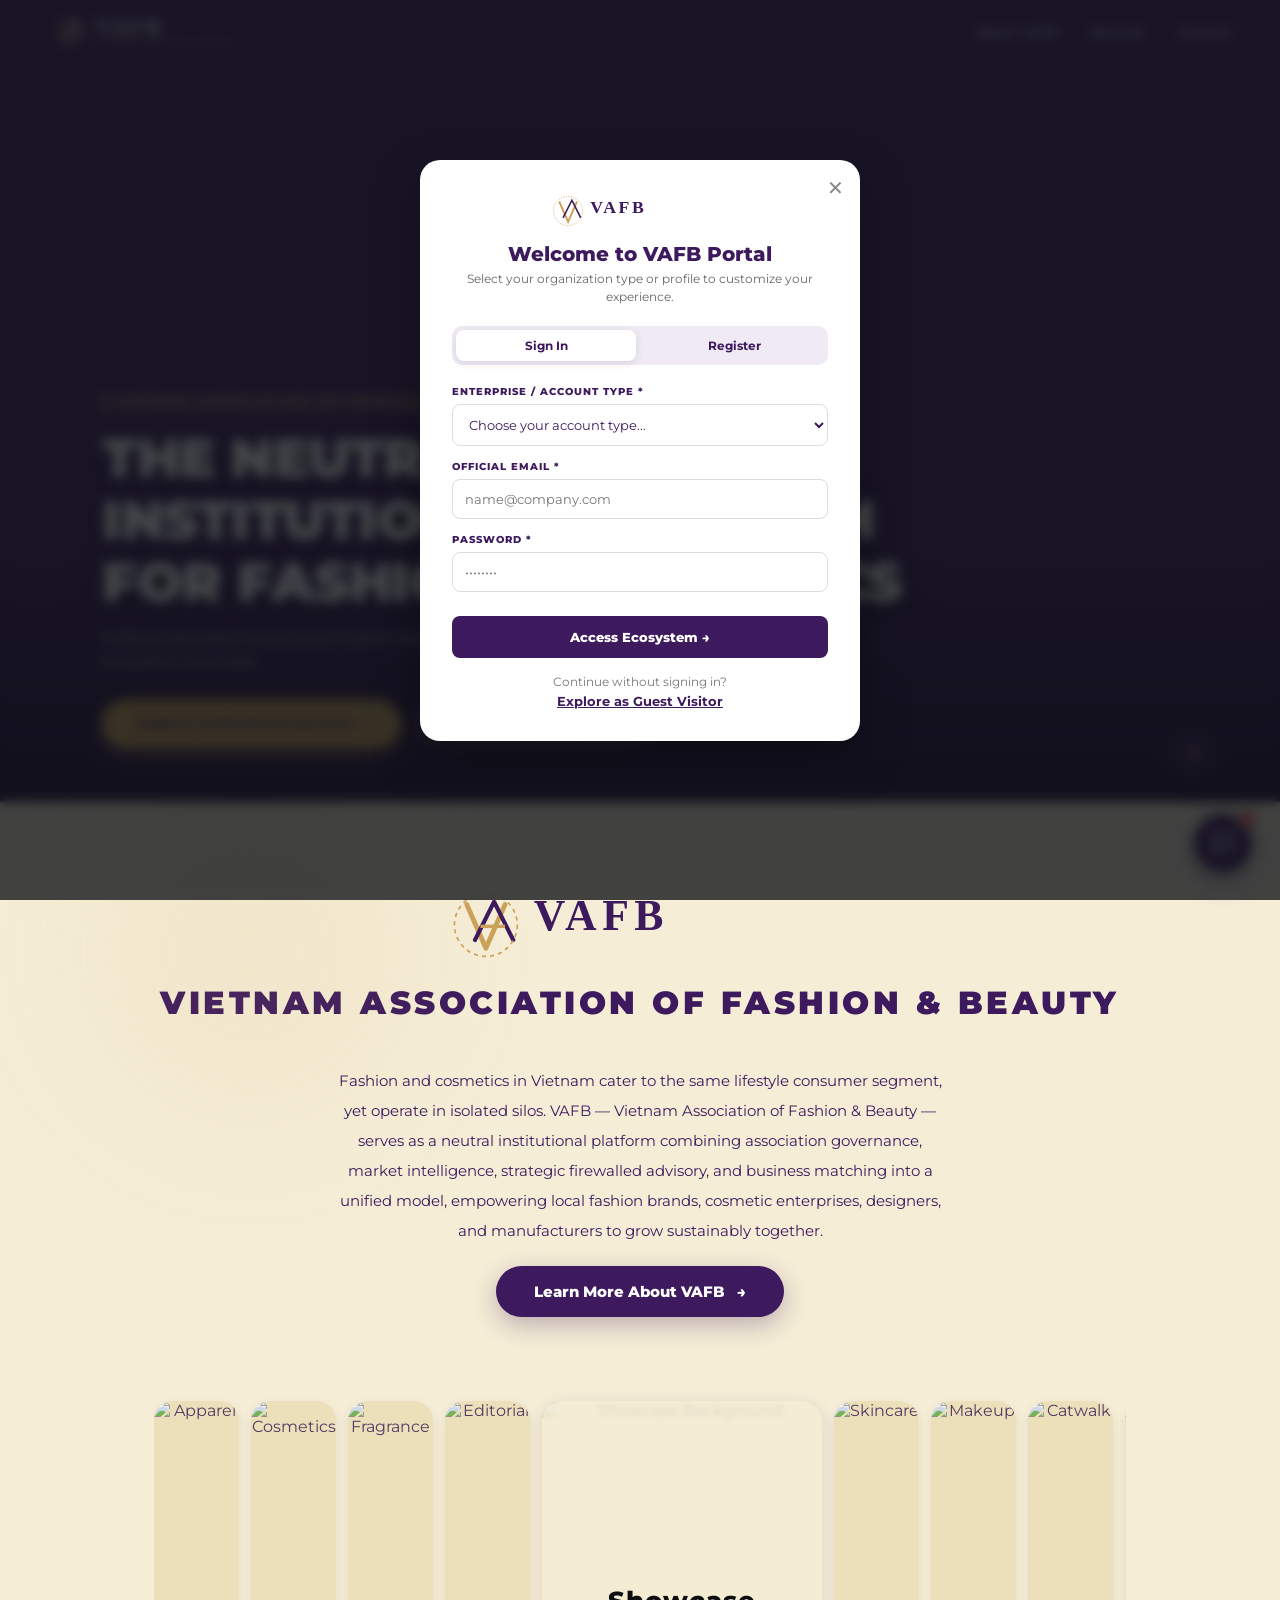
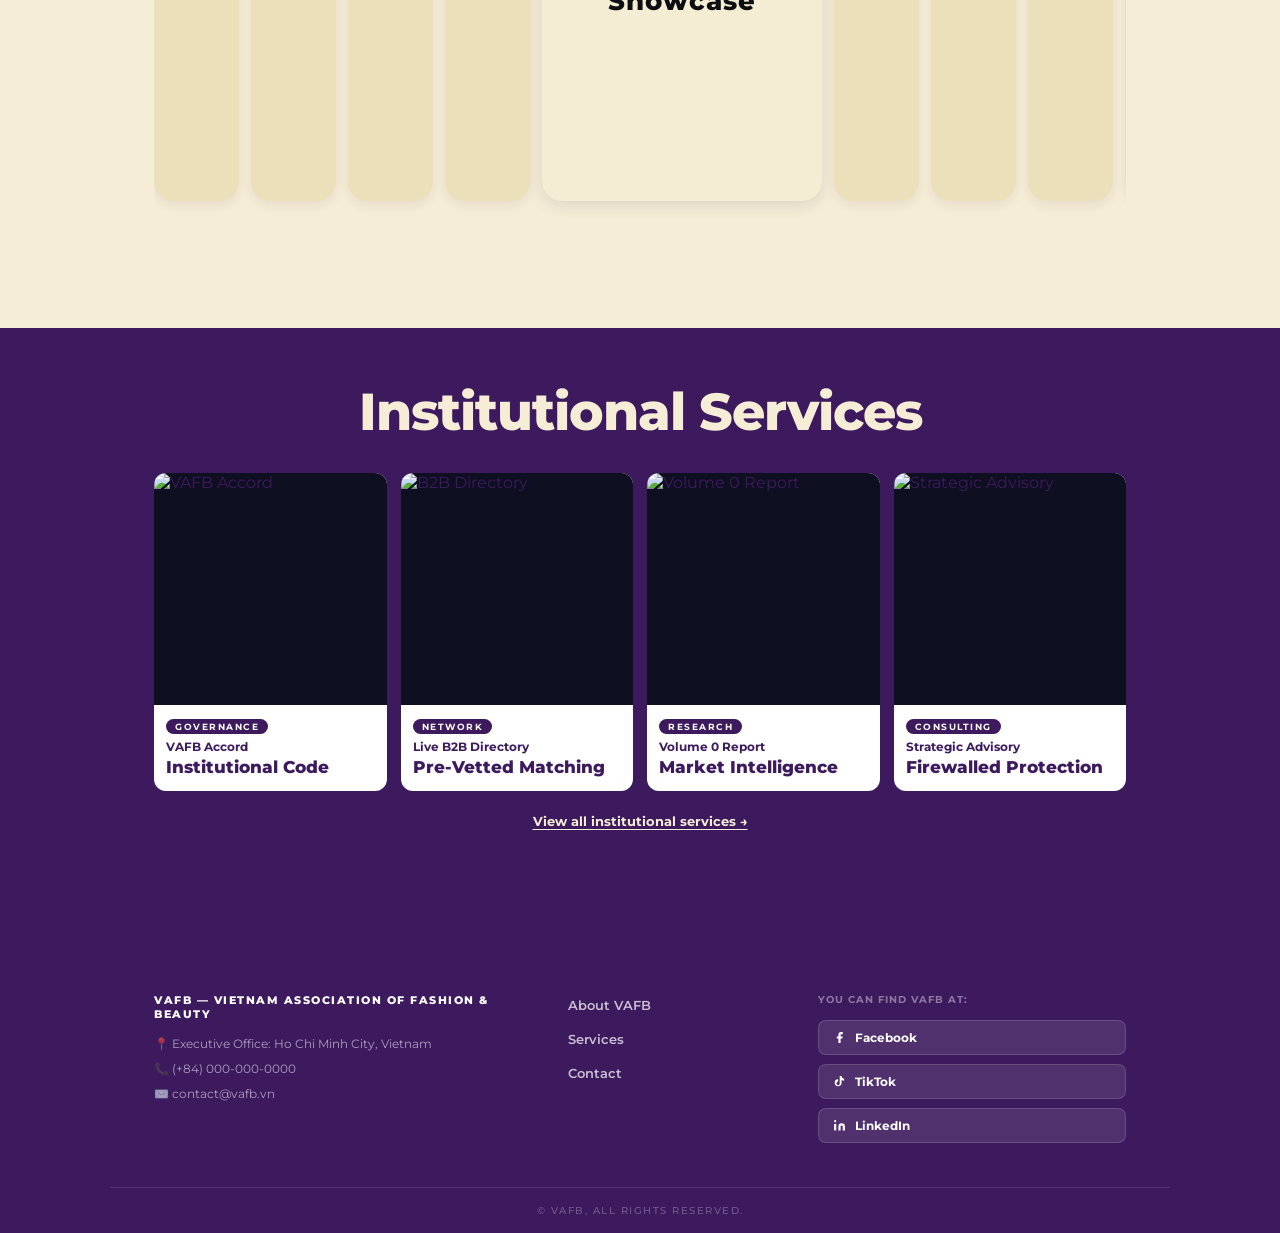
==== index.html @ 1879f22e "Add files via upload" ====
<!DOCTYPE html>
<html lang="en">
<head>
  <meta charset="UTF-8">
  <meta name="viewport" content="width=device-width, initial-scale=1.0">
  <title>VAFB – Vietnam Association of Fashion &amp; Beauty</title>
  <link rel="stylesheet" href="style.css">
</head>
<body>

<!-- ═══ NAVBAR VỚI LOGO MONOGRAM SANG TRỌNG ═══ -->
<nav class="navbar" id="navbar">
  <a href="index.html" class="nav-logo" style="display:flex; align-items:center; gap:14px;">
    <!-- LOGO MONOGRAM VAFB LUXURY -->
    <svg class="vafb-logo-svg" viewBox="0 0 280 60" fill="none" xmlns="http://www.w3.org/2000/svg">
      <g transform="translate(5, 5)">
        <path d="M 8 10 L 22 42 L 36 10" stroke="#CBA258" stroke-width="3" stroke-linecap="round" stroke-linejoin="round"/>
        <path d="M 14 36 L 28 8 L 42 36" stroke="#FFFFFF" stroke-width="2.5" stroke-linecap="round" stroke-linejoin="round"/>
        <line x1="18" y1="26" x2="36" y2="26" stroke="#CBA258" stroke-width="2"/>
        <circle cx="22" cy="25" r="23" stroke="#CBA258" stroke-width="1" stroke-dasharray="2 2"/>
      </g>
      <text x="62" y="33" font-family="'Times New Roman', 'Playfair Display', serif" font-weight="700" font-size="28" fill="#FFFFFF" letter-spacing="4">VAFB</text>
      <text x="63" y="46" font-family="'Montserrat', sans-serif" font-weight="600" font-size="8.5" fill="#CBA258" letter-spacing="2">VIETNAM FASHION &amp; BEAUTY</text>
    </svg>
  </a>
  <div class="nav-links">
    <a href="story.html">About VAFB</a>
    <a href="products.html">Services</a>
    <a href="contact.html">Contact</a>

    <!-- AVATAR USER HIỆN KHI ĐĂNG NHẬP / ĐĂNG KÝ XONG (KẾ BÊN CONTACT) -->
    <div class="nav-user-badge" id="navUserBadge" style="display:none;" onclick="location.href='contact.html'">
      <img src="https://images.unsplash.com/photo-1534528741775-53994a69daeb?q=80&w=200&auto=format&fit=crop" alt="User Profile" class="nav-avatar-img" id="navAvatarImg">
      <span class="nav-user-name" id="navUserName">Enterprise</span>
    </div>

    <button class="burger" id="burgerBtn" onclick="toggleMenu()" aria-label="Menu">
      <span></span><span></span><span></span>
    </button>
  </div>
</nav>

<!-- Mobile menu -->
<div class="mob-menu" id="mobMenu">
  <a href="story.html">About VAFB</a>
  <a href="products.html">Services</a>
  <a href="contact.html">Contact</a>
</div>

<!-- ═══ MODAL ĐĂNG KÝ / ĐĂNG NHẬP (POPUP CHO KHÁCH & DOANH NGHIỆP) ═══ -->
<div class="auth-modal-overlay" id="authModal">
  <div class="auth-modal-card">
    <button class="auth-close-btn" onclick="closeAuthModal()">✕</button>
    <div class="auth-header">
      <svg class="vafb-logo-svg" viewBox="0 0 280 60" fill="none" style="height:38px; margin: 0 auto 12px; display:block;">
        <g transform="translate(5, 5)">
          <path d="M 8 10 L 22 42 L 36 10" stroke="#CBA258" stroke-width="3"/>
          <path d="M 14 36 L 28 8 L 42 36" stroke="#3d1a5e" stroke-width="2.5"/>
          <circle cx="22" cy="25" r="23" stroke="#CBA258" stroke-width="1" stroke-dasharray="2 2"/>
        </g>
        <text x="62" y="33" font-family="serif" font-weight="700" font-size="28" fill="#3d1a5e" letter-spacing="4">VAFB</text>
      </svg>
      <h2>Welcome to VAFB Portal</h2>
      <p>Select your organization type or profile to customize your experience.</p>
    </div>

    <!-- Tabs chuyển Đăng nhập / Đăng ký -->
    <div class="auth-tabs">
      <button class="auth-tab active" id="tabLoginBtn" onclick="switchAuthTab('login')">Sign In</button>
      <button class="auth-tab" id="tabRegisterBtn" onclick="switchAuthTab('register')">Register</button>
    </div>

    <!-- Form -->
    <form id="authForm" onsubmit="handleAuthSubmit(event)">
      <div class="auth-group">
        <label>Enterprise / Account Type *</label>
        <select id="authType" class="auth-input" required>
          <option value="" disabled selected>Choose your account type...</option>
          <option value="Beauty Cosmetic Brand">Beauty Cosmetic Brand</option>
          <option value="Fashion Brand">Fashion Brand</option>
          <option value="Individual Customer">Individual Customer</option>
        </select>
      </div>

      <div class="auth-group">
        <label>Official Email *</label>
        <input type="email" class="auth-input" id="authEmail" placeholder="name@company.com" required>
      </div>

      <div class="auth-group">
        <label>Password *</label>
        <input type="password" class="auth-input" placeholder="••••••••" required>
      </div>

      <button type="submit" class="auth-submit-btn">Access Ecosystem →</button>
    </form>

    <div class="auth-guest-option">
      <span>Continue without signing in?</span>
      <button class="auth-guest-btn" onclick="closeAuthModal()">Explore as Guest Visitor</button>
    </div>
  </div>
</div>

<!-- ═══ HERO BANNER VAFB (GỌI TRỰC TIẾP VIDEO LOCAL VÀ TỐI ƯU AUTOPLAY) ═══ -->
<section class="hero-banner-vafb">
  <video class="hero-video-bg" autoplay loop muted playsinline webkit-playsinline preload="auto" id="heroVideo">
    <!-- Nguồn 1: Video trong máy laptop tại D:/vafb-site/images/hero-video-fashion.mp4 -->
    <source src="images/hero-video-fashion.mp4" type="video/mp4">
    <source src="./images/hero-video-fashion.mp4" type="video/mp4">
    <!-- Nguồn 2: Ảnh tĩnh dự phòng chuẩn tone VAFB nếu video lỗi -->
    <img src="https://images.unsplash.com/photo-1509631179647-0177331693ae?q=80&w=1920&auto=format&fit=crop" class="hero-img-bg" alt="VAFB Fashion Show">
  </video>

  <!-- Lớp phủ Gradient Tím Trầm #3d1a5e kết hợp Vàng Kim #CBA258 -->
  <div class="hero-vafb-overlay">
    <div class="hero-vafb-content">
      <span class="hero-vafb-tag">VIETNAM ASSOCIATION OF FASHION &amp; BEAUTY</span>
      <h1 class="hero-vafb-title">THE NEUTRAL INSTITUTIONAL PLATFORM FOR FASHION &amp; COSMETICS</h1>
      <p class="hero-vafb-sub">Unifying association governance, market intelligence, firewalled advisory, and annual ecosystem showcases.</p>
      
      <div class="hero-vafb-btns">
        <a href="products.html" class="btn-vafb-gold">Explore Institutional Services →</a>
        <a href="story.html" class="btn-vafb-glass">VAFB Blueprint &amp; Vision</a>
      </div>
    </div>

    <!-- Controls Tạm dừng/Phát Video -->
    <button class="hero-video-ctrl" id="videoToggleBtn" onclick="toggleHeroVideo()" aria-label="Pause Video">⏸</button>
  </div>
</section>

<!-- ═══ SECTION TRANG CHỦ: LOGO + TÊN DOANH NGHIỆP CĂN GIỮA PHÓNG TO + PHỦ FEATHER ═══ -->
<section class="introduce-sec has-stars feather-overlay-home">
  <div class="ctr">
    
    <!-- HEADER LOGO VAFB TO & CĂN GIỮA NỔI BẬT -->
    <div class="brand-intro-header rv">
      <svg class="vafb-logo-svg-large" viewBox="0 0 280 60" fill="none" xmlns="http://www.w3.org/2000/svg">
        <g transform="translate(5, 5)">
          <path d="M 8 10 L 22 42 L 36 10" stroke="#CBA258" stroke-width="3.5" stroke-linecap="round" stroke-linejoin="round"/>
          <path d="M 14 36 L 28 8 L 42 36" stroke="#3d1a5e" stroke-width="3" stroke-linecap="round" stroke-linejoin="round"/>
          <line x1="18" y1="26" x2="36" y2="26" stroke="#CBA258" stroke-width="2.5"/>
          <circle cx="22" cy="25" r="23" stroke="#CBA258" stroke-width="1.2" stroke-dasharray="3 3"/>
        </g>
        <text x="62" y="34" font-family="'Times New Roman', 'Playfair Display', serif" font-weight="700" font-size="32" fill="#3d1a5e" letter-spacing="4">VAFB</text>
      </svg>
      <h1 class="brand-full-name">VIETNAM ASSOCIATION OF FASHION &amp; BEAUTY</h1>
    </div>

    <p class="intro-body rv d1">
      Fashion and cosmetics in Vietnam cater to the same lifestyle consumer segment, yet operate in isolated silos.
      VAFB — Vietnam Association of Fashion &amp; Beauty — serves as a neutral institutional platform combining
      association governance, market intelligence, strategic firewalled advisory, and business matching into a unified model,
      empowering local fashion brands, cosmetic enterprises, designers, and manufacturers to grow sustainably together.
    </p>

    <!-- Nút Learn More to nổi bật -->
    <a href="story.html" class="cta-learn-more-btn rv d2">
      Learn More About VAFB <span class="arr">→</span>
    </a>

    <!-- POSTER GALLERY ACCORDION CÓ THẺ CHỮ SHOWCASE CHÍNH GIỮA (12 ẢNH ĐẦY ĐỦ + LUXURY PERFUME) -->
    <div class="poster-scroll-wrap rv d2">
      <div class="poster-track">
        <div class="poster-item" onclick="location.href='products.html'">
          <img src="https://images.unsplash.com/photo-1515886657613-9f3515b0c78f?q=80&w=800&auto=format&fit=crop" alt="Apparel">
          <div class="poster-item-overlay"><span class="poster-overlay-title">Apparel</span></div>
        </div>
        <div class="poster-item" onclick="location.href='products.html'">
          <img src="https://images.unsplash.com/photo-1522337360788-8b13dee7a37e?q=80&w=800&auto=format&fit=crop" alt="Cosmetics">
          <div class="poster-item-overlay"><span class="poster-overlay-title">Cosmetics</span></div>
        </div>
        <div class="poster-item" onclick="location.href='products.html'">
          <img src="https://images.unsplash.com/photo-1512496015851-a90fb38ba796?q=80&w=800&auto=format&fit=crop" alt="Fragrance">
          <div class="poster-item-overlay"><span class="poster-overlay-title">Fragrance</span></div>
        </div>
        <div class="poster-item" onclick="location.href='products.html'">
          <img src="https://images.unsplash.com/photo-1490481651871-ab68de25d43d?q=80&w=800&auto=format&fit=crop" alt="Editorial">
          <div class="poster-item-overlay"><span class="poster-overlay-title">Editorial</span></div>
        </div>
        
        <!-- KHỐI CHỮ SHOWCASE CHÍNH CÓ HÌNH NỀN PHỦ MÀU BE -->
        <div class="poster-item showcase-card" onclick="location.href='products.html#showcase'">
          <img src="https://images.unsplash.com/photo-1469334031218-e382a71b716b?q=80&w=800&auto=format&fit=crop" alt="Showcase Background" class="showcase-bg-img">
          <div class="showcase-overlay-box">
            <div class="showcase-card-text">Showcase</div>
          </div>
        </div>

        <div class="poster-item" onclick="location.href='products.html'">
          <img src="https://images.unsplash.com/photo-1588405748880-12d1d2a59f75?q=80&w=800&auto=format&fit=crop" alt="Skincare">
          <div class="poster-item-overlay"><span class="poster-overlay-title">Skincare</span></div>
        </div>
        <div class="poster-item" onclick="location.href='products.html'">
          <img src="https://images.unsplash.com/photo-1534528741775-53994a69daeb?q=80&w=800&auto=format&fit=crop" alt="Makeup">
          <div class="poster-item-overlay"><span class="poster-overlay-title">Makeup</span></div>
        </div>
        <div class="poster-item" onclick="location.href='products.html'">
          <img src="https://images.unsplash.com/photo-1529139574466-a303027c1d8b?q=80&w=800&auto=format&fit=crop" alt="Catwalk">
          <div class="poster-item-overlay"><span class="poster-overlay-title">Catwalk</span></div>
        </div>

        <!-- THẺ LUXURY PERFUME ĐÃ SỬA LỖI ĐƯỜNG DẪN ẢNH UNSPLASH CHUẨN HD -->
        <div class="poster-item" onclick="location.href='products.html'">
          <img src="https://images.unsplash.com/photo-1583241800698-e8ab01c85b27?q=80&w=800&auto=format&fit=crop" alt="Luxury Perfume">
          <div class="poster-item-overlay"><span class="poster-overlay-title">Luxury Perfume</span></div>
        </div>

        <div class="poster-item" onclick="location.href='products.html'">
          <img src="https://images.unsplash.com/photo-1596462502278-27bfdc403348?q=80&w=800&auto=format&fit=crop" alt="Palette">
          <div class="poster-item-overlay"><span class="poster-overlay-title">Beauty Kit</span></div>
        </div>
        <div class="poster-item" onclick="location.href='products.html'">
          <img src="https://images.unsplash.com/photo-1517841905240-472988babdf9?q=80&w=800&auto=format&fit=crop" alt="Networking">
          <div class="poster-item-overlay"><span class="poster-overlay-title">Networking</span></div>
        </div>
      </div>
    </div>
  </div>
  <div class="wave-down"></div>
</section>

<!-- ═══ SERVICES STRIP ═══ -->
<section class="dark-sec has-stars-dark">
  <div class="dark-inner ctr">
    <h2 class="sec-title-cream rv">Institutional Services</h2>
    <div class="pgrid">
      <div class="pcard rv" onclick="location.href='product-detail.html?service=accord'">
        <div class="pcard-img"><img src="https://images.unsplash.com/photo-1507679799987-c73779587ccf?q=80&w=800&auto=format&fit=crop" alt="VAFB Accord"></div>
        <div class="pcard-body">
          <span class="ctag">Governance</span>
          <div class="pname">VAFB Accord</div>
          <div class="pprice">Institutional Code</div>
        </div>
      </div>
      <div class="pcard rv d1" onclick="location.href='product-detail.html?service=directory'">
        <div class="pcard-img"><img src="https://images.unsplash.com/photo-1556761175-5973dc0f32e7?q=80&w=800&auto=format&fit=crop" alt="B2B Directory"></div>
        <div class="pcard-body">
          <span class="ctag">Network</span>
          <div class="pname">Live B2B Directory</div>
          <div class="pprice">Pre-Vetted Matching</div>
        </div>
      </div>
      <div class="pcard rv d2" onclick="location.href='product-detail.html?service=report'">
        <div class="pcard-img"><img src="https://images.unsplash.com/photo-1460925895917-afdab827c52f?q=80&w=800&auto=format&fit=crop" alt="Volume 0 Report"></div>
        <div class="pcard-body">
          <span class="ctag">Research</span>
          <div class="pname">Volume 0 Report</div>
          <div class="pprice">Market Intelligence</div>
        </div>
      </div>
      <div class="pcard rv d3" onclick="location.href='product-detail.html?service=advisory'">
        <div class="pcard-img"><img src="https://images.unsplash.com/photo-1573496359142-b8d87734a5a2?q=80&w=800&auto=format&fit=crop" alt="Strategic Advisory"></div>
        <div class="pcard-body">
          <span class="ctag">Consulting</span>
          <div class="pname">Strategic Advisory</div>
          <div class="pprice">Firewalled Protection</div>
        </div>
      </div>
    </div>
    <div class="more-row rv">
      <a href="products.html">View all institutional services →</a>
    </div>
  </div>
  <div class="wave-up"></div>
</section>

<!-- ═══ FOOTER ═══ -->
<footer class="footer">
  <div class="footer-inner ctr">
    <div class="f-brand">
      <div class="fbrand">VAFB — VIETNAM ASSOCIATION OF FASHION &amp; BEAUTY</div>
      <div class="finfo">
        <p>📍 Executive Office: Ho Chi Minh City, Vietnam</p>
        <p>📞 (+84) 000-000-0000</p>
        <p>✉️ contact@vafb.vn</p>
      </div>
    </div>
    <nav class="fnav">
      <a href="story.html">About VAFB</a>
      <a href="products.html">Services</a>
      <a href="contact.html">Contact</a>
    </nav>
    <div class="f-social">
      <div class="fsoc-title">You can find VAFB at:</div>
      <div class="sbtns">
        <a href="https://facebook.com" target="_blank" class="sbtn">
          <svg width="13" height="13" viewBox="0 0 24 24" fill="currentColor"><path d="M18 2h-3a5 5 0 0 0-5 5v3H7v4h3v8h4v-8h3l1-4h-4V7a1 1 0 0 1 1-1h3z"/></svg> Facebook
        </a>
        <a href="https://tiktok.com" target="_blank" class="sbtn">
          <svg width="13" height="13" viewBox="0 0 24 24" fill="currentColor"><path d="M19.59 6.69a4.83 4.83 0 0 1-3.77-4.25V2h-3.45v13.67a2.89 2.89 0 1 1-5.2-1.74 2.89 2.89 0 0 1 2.31-2.22V8.05a6.34 6.34 0 1 0 6.34 6.34V9.28a8.28 8.28 0 0 0 4.77 1.52V7.35a4.85 4.85 0 0 1-1-.66z"/></svg> TikTok
        </a>
        <a href="https://linkedin.com" target="_blank" class="sbtn">
          <svg width="13" height="13" viewBox="0 0 24 24" fill="currentColor"><path d="M16 8a6 6 0 0 1 6 6v7h-4v-7a2 2 0 0 0-2-2 2 2 0 0 0-2 2v7h-4v-7a6 6 0 0 1 6-6z"/><rect x="2" y="9" width="4" height="12"/><circle cx="4" cy="4" r="2"/></svg> LinkedIn
        </a>
      </div>
    </div>
  </div>
  <div class="fcopy">© VAFB, ALL RIGHTS RESERVED.</div>
</footer>

<script src="main.js"></script>
</body>
</html>
---- style.css ----
@import url('https://fonts.googleapis.com/css2?family=Montserrat:ital,wght@0,400;0,600;0,700;0,800;0,900;1,700&display=swap');

/* ─── Variables ─── */
:root {
  --cream: #f5edd6;
  --cream2: #ece0ba;
  --purple: #3d1a5e;
  --purple2: #4e2272;
  --nav-h: 64px;
  --f: 'Montserrat', sans-serif;
}

/* ─── Reset ─── */
*, *::before, *::after { box-sizing: border-box; margin: 0; padding: 0; }
html { scroll-behavior: smooth; }
body { font-family: var(--f); background: var(--cream); color: var(--purple); overflow-x: hidden; }
img { display: block; max-width: 100%; }
a { text-decoration: none; color: inherit; }
button { font-family: var(--f); cursor: pointer; }
::-webkit-scrollbar { width: 5px; }
::-webkit-scrollbar-track { background: var(--cream); }
::-webkit-scrollbar-thumb { background: var(--purple); border-radius: 3px; }

/* ─── Layout ─── */
.ctr { max-width: 1060px; margin: 0 auto; padding: 0 44px; }

/* ═══════════════════════════════
   NAVBAR
═══════════════════════════════ */
.navbar {
  position: fixed; top: 0; left: 0; right: 0; z-index: 300;
  height: var(--nav-h); background: var(--purple);
  display: flex; align-items: center; justify-content: space-between;
  padding: 0 48px; transition: box-shadow .3s;
}
.navbar.scrolled { box-shadow: 0 4px 28px rgba(0,0,0,.4); }
.nav-logo { display: flex; align-items: center; }
.vafb-logo-svg { height: 46px; width: auto; display: block; }
.nav-links { display: flex; align-items: center; gap: 32px; }
.nav-links a { color: rgba(255,255,255,.75); font-weight: 600; font-size: 13px; transition: color .2s; }
.nav-links a:hover, .nav-links a.active { color: #fff; }

.nav-user-badge {
  display: flex; align-items: center; gap: 10px;
  background: rgba(203, 162, 88, 0.18); border: 1px solid #CBA258;
  padding: 5px 14px 5px 6px; border-radius: 50px; cursor: pointer; transition: all 0.3s ease;
}
.nav-user-badge:hover { background: rgba(203, 162, 88, 0.35); }
.nav-avatar-img { width: 32px; height: 32px; border-radius: 50%; object-fit: cover; border: 1.5px solid #CBA258; }
.nav-user-name { color: #fff; font-size: 12px; font-weight: 700; letter-spacing: 0.5px; }

.burger { display: none; flex-direction: column; gap: 5px; background: none; border: none; padding: 6px; }
.burger span { display: block; width: 22px; height: 2px; background: #fff; border-radius: 2px; transition: transform .3s, opacity .3s; }
.burger.open span:nth-child(1) { transform: translateY(7px) rotate(45deg); }
.burger.open span:nth-child(2) { opacity: 0; }
.burger.open span:nth-child(3) { transform: translateY(-7px) rotate(-45deg); }

.mob-menu {
  display: none; position: fixed;
  top: var(--nav-h); left: 0; right: 0; bottom: 0; z-index: 299;
  background: var(--purple);
  flex-direction: column; align-items: center; justify-content: center; gap: 40px;
  opacity: 0; transition: opacity .25s;
}
.mob-menu.show { display: flex; }
.mob-menu.open { opacity: 1; }
.mob-menu a { color: #fff; font-weight: 800; font-size: 28px; letter-spacing: -1px; }

/* ═══════════════════════════════
   BACKGROUND ASSETS & EFFECTS (GỐC)
═══════════════════════════════ */
.has-stars { position: relative; overflow: hidden; }
.has-stars::before {
  content: ''; position: absolute; inset: 0; z-index: 1; pointer-events: none;
  background-image:
    url('images/sao.png'), url('images/sao.png'), url('images/sao.png'), url('images/sao.png'), 
    url('images/sao.png'), url('images/sao.png'), url('images/sao.png'), url('images/sao.png'), 
    url('images/sao.png'), url('images/sao.png'), url('images/sao.png'), url('images/sao.png'),
    url('images/sao.png'), url('images/sao.png'), url('images/sao.png'), url('images/sao.png'),
    url('images/sao.png'), url('images/sao.png'), url('images/sao.png'), url('images/sao.png'),
    url('images/sao.png'), url('images/sao.png'), url('images/sao.png'), url('images/sao.png');
  background-repeat: no-repeat;
  background-size:
    48px, 12px, 42px, 22px, 10px, 38px, 14px, 44px, 20px, 11px, 36px, 24px,
    46px, 13px, 18px, 40px, 10px, 26px, 50px, 16px, 22px, 34px, 12px, 20px;
  background-position:
    4% 10%, 15% 6%, 28% 18%, 40% 3%, 52% 8%, 68% 14%, 78% 5%, 88% 22%, 95% 48%, 90% 68%, 75% 78%, 60% 88%,
    48% 92%, 34% 82%, 22% 70%, 10% 58%, 2% 42%, 6% 28%, 32% 45%, 56% 32%, 82% 42%, 18% 88%, 70% 60%, 44% 68%;
  animation: starsAnim 7s ease-in-out infinite alternate; opacity: .5;
}
.has-stars-dark::before { filter: brightness(0) invert(1); opacity: .15; }
@keyframes starsAnim { from { opacity: .4; transform: scale(1); } to { opacity: .65; transform: scale(1.015); } }

.wave-down {
  width: 100%; height: 90px; position: relative; z-index: 2;
  background: url('images/sóng.png') center bottom / 100% 100% no-repeat;
  filter: brightness(0) saturate(100%) invert(8%) sepia(55%) saturate(2000%) hue-rotate(255deg) brightness(58%);
  margin-bottom: -3px;
}
.wave-up {
  width: 100%; height: 90px; position: relative; z-index: 2;
  background: url('images/chảy.png') center bottom / 100% 100% no-repeat;
  filter: brightness(0) saturate(100%) invert(97%) sepia(16%) saturate(300%) hue-rotate(2deg) brightness(104%);
  margin-bottom: -3px;
}
.has-shards { position: relative; overflow: hidden; }
.has-shards::after {
  content: ''; position: absolute; inset: 0; z-index: 1; pointer-events: none;
  background-image: url('images/vụn.png'), url('images/vụn.png'), url('images/vụn.png'), url('images/vụn.png'), url('images/vụn.png');
  background-repeat: no-repeat; background-size: 120px, 80px, 60px, 90px, 50px;
  background-position: 98% -2%, 88% 6%, 76% -1%, 94% 18%, -2% 72%;
  filter: brightness(0) saturate(100%) invert(8%) sepia(55%) saturate(2000%) hue-rotate(255deg) brightness(58%);
  opacity: .1; animation: shardsAnim 10s ease-in-out infinite alternate;
}
.has-shards-bl::before {
  content: ''; position: absolute; inset: 0; z-index: 1; pointer-events: none;
  background-image: url('images/vụn.png'), url('images/vụn.png'), url('images/vụn.png'), url('images/vụn.png');
  background-repeat: no-repeat; background-size: 110px, 70px, 55px, 85px;
  background-position: -2% 65%, 7% 82%, 1% 50%, 15% 90%;
  filter: brightness(0) saturate(100%) invert(8%) sepia(55%) saturate(2000%) hue-rotate(255deg) brightness(58%);
  opacity: .1; animation: shardsAnim 12s ease-in-out infinite alternate-reverse;
}
@keyframes shardsAnim { from{transform:translate(0,0) rotate(0deg)} to{transform:translate(5px,-8px) rotate(4deg)} }

/* ═══════════════════════════════
   ANIMATIONS
═══════════════════════════════ */
.rv { opacity: 0; transform: translateY(26px); transition: opacity .7s ease, transform .7s ease; }
.rv.in { opacity: 1; transform: translateY(0); }
.rv.d1 { transition-delay: .1s; } .rv.d2 { transition-delay: .2s; }
.rv.d3 { transition-delay: .3s; } .rv.d4 { transition-delay: .4s; }
@keyframes bob { 0%,100%{transform:translateY(0)} 50%{transform:translateY(-12px)} }
.bob { animation: bob 4.0s ease-in-out infinite; }
.bob2 { animation: bob 5.2s ease-in-out infinite; animation-delay: 1.4s; }
.bob3 { animation: bob 3.8s ease-in-out infinite; animation-delay: .75s; }
.bob4 { animation: bob 4.8s ease-in-out infinite; animation-delay: 2.1s; }

/* ═══════════════════════════════
   VAFB HERO BANNER (MERCEDES STYLE NÂNG CẤP)
═══════════════════════════════ */
.hero-banner-vafb {
  position: relative; width: 100%; height: 82vh; min-height: 520px; max-height: 780px;
  overflow: hidden; background: var(--purple); margin-top: var(--nav-h);
}
.hero-video-bg, .hero-img-bg {
  width: 100%; height: 100%; object-fit: cover; object-position: center;
  position: absolute; inset: 0; filter: brightness(0.9) contrast(1.05);
}
.hero-vafb-overlay {
  position: absolute; inset: 0;
  background: linear-gradient(180deg, rgba(61, 26, 94, 0.35) 0%, rgba(61, 26, 94, 0.72) 65%, rgba(30, 10, 50, 0.95) 100%);
  display: flex; flex-direction: column; justify-content: flex-end;
  padding: 0 8% 54px; z-index: 2;
}
.hero-vafb-content { max-width: 820px; }
.hero-vafb-tag {
  display: inline-block; color: #CBA258; font-size: 11px; font-weight: 800; letter-spacing: 3px;
  text-transform: uppercase; margin-bottom: 14px; background: rgba(203, 162, 88, 0.12);
  padding: 4px 12px; border-radius: 4px; border-left: 2px solid #CBA258;
}
.hero-vafb-title {
  font-size: clamp(28px, 4.8vw, 54px); font-weight: 900; color: #ffffff; line-height: 1.15;
  letter-spacing: -0.5px; margin-bottom: 14px; font-family: 'Montserrat', sans-serif;
  text-shadow: 0 4px 24px rgba(0,0,0,0.6);
}
.hero-vafb-sub { font-size: 14px; color: var(--cream); opacity: 0.88; line-height: 1.6; margin-bottom: 28px; max-width: 640px; }
.hero-vafb-btns { display: flex; gap: 16px; flex-wrap: wrap; }

.btn-vafb-gold {
  background: #CBA258; color: #3d1a5e !important; font-weight: 800; font-size: 13px;
  padding: 15px 34px; border-radius: 50px; letter-spacing: 0.5px;
  transition: all 0.3s cubic-bezier(0.25, 1, 0.5, 1); box-shadow: 0 6px 20px rgba(203, 162, 88, 0.35);
}
.btn-vafb-gold:hover { background: #fff; transform: translateY(-3px); box-shadow: 0 10px 28px rgba(255, 255, 255, 0.4); }

.btn-vafb-glass {
  background: rgba(255, 255, 255, 0.12); color: #ffffff !important;
  border: 1px solid rgba(255, 255, 255, 0.35); backdrop-filter: blur(10px);
  font-weight: 700; font-size: 13px; padding: 15px 34px; border-radius: 50px; transition: all 0.3s ease;
}
.btn-vafb-glass:hover { background: rgba(255, 255, 255, 0.25); border-color: #ffffff; transform: translateY(-3px); }

.hero-video-ctrl {
  position: absolute; bottom: 28px; right: 5%; background: rgba(61, 26, 94, 0.6);
  border: 1px solid rgba(203, 162, 88, 0.5); color: #CBA258; width: 44px; height: 44px;
  border-radius: 50%; backdrop-filter: blur(8px); cursor: pointer; display: flex;
  align-items: center; justify-content: center; font-size: 15px; transition: all 0.3s ease; z-index: 3;
}
.hero-video-ctrl:hover { background: #CBA258; color: #3d1a5e; transform: scale(1.08); }

/* ═══════════════════════════════
   INTRODUCE SECTION & POSTER GALLERY
═══════════════════════════════ */
.introduce-sec { background: var(--cream); padding: 72px 0 0; }
.introduce-sec .ctr { text-align: center; display: flex; flex-direction: column; align-items: center; }

.brand-intro-header {
  display: flex; flex-direction: column; align-items: center; justify-content: center;
  text-align: center; margin: 0 auto 32px; padding: 10px 0; width: 100%;
}
.vafb-logo-svg-large { height: 82px !important; width: auto; margin-bottom: 16px; }
.brand-full-name {
  font-size: clamp(20px, 3.2vw, 32px) !important; font-weight: 900 !important;
  color: var(--purple); letter-spacing: 3.5px !important; text-align: center; line-height: 1.3;
}

.intro-body { font-size: 15px; line-height: 2; opacity: .78; max-width: 620px; margin-bottom: 20px; position: relative; z-index: 3; }

.cta-learn-more-btn {
  display: inline-flex; align-items: center; gap: 12px; background: var(--purple);
  color: #fff !important; font-size: 15px; font-weight: 800; padding: 16px 38px;
  border-radius: 50px; box-shadow: 0 8px 24px rgba(61,26,94,0.3); transition: all 0.3s cubic-bezier(0.25, 1, 0.5, 1);
  margin-bottom: 28px; position: relative; z-index: 3;
}
.cta-learn-more-btn:hover { background: var(--purple2); transform: translateY(-4px) scale(1.03); box-shadow: 0 14px 32px rgba(61,26,94,0.4); }

.poster-scroll-wrap {
  width: 100%; overflow-x: auto; padding: 16px 0 40px; margin-top: 40px; scroll-behavior: smooth;
  scrollbar-width: thin; scrollbar-color: var(--purple) rgba(61,26,94,.05); position: relative; z-index: 3;
}
.poster-scroll-wrap::-webkit-scrollbar { height: 6px; }
.poster-scroll-wrap::-webkit-scrollbar-track { background: rgba(61,26,94,.05); border-radius: 10px; }
.poster-scroll-wrap::-webkit-scrollbar-thumb { background: var(--purple); border-radius: 10px; }
.poster-track { display: flex; gap: 12px; width: max-content; }
.poster-item {
  width: 85px; height: 400px; border-radius: 20px; overflow: hidden; cursor: pointer; flex-shrink: 0;
  transition: width 0.5s cubic-bezier(0.25, 1, 0.5, 1), transform 0.4s ease, box-shadow 0.4s ease, filter 0.4s;
  background: var(--cream2); box-shadow: 0 4px 12px rgba(61,26,94,.08); position: relative;
}
.poster-item img { width: 100%; height: 100%; object-fit: cover; object-position: center; transition: opacity 0.4s ease, filter 0.5s ease; opacity: 0.85; filter: grayscale(15%); }
.poster-item:hover { width: 300px; transform: translateY(-8px); box-shadow: 0 16px 32px rgba(61,26,94,.2); }
.poster-item:hover img { opacity: 1; filter: grayscale(0%); }
.poster-item-overlay { position: absolute; inset: 0; background: linear-gradient(to top, rgba(15, 18, 22, 0.85), transparent); display: flex; align-items: flex-end; padding: 16px; opacity: 0; transition: opacity 0.3s ease; }
.poster-item:hover .poster-item-overlay { opacity: 1; }
.poster-overlay-title { color: #fff; font-family: var(--f); font-weight: 700; font-size: 14px; letter-spacing: 1px; }

.poster-item.showcase-card { width: 280px !important; position: relative; border-radius: 20px; overflow: hidden; box-shadow: 0 4px 16px rgba(61,26,94,.12); display: flex; align-items: center; justify-content: center; }
.showcase-bg-img { width: 100% !important; height: 100% !important; object-fit: cover !important; position: absolute; inset: 0; filter: brightness(0.9) contrast(0.9); }
.showcase-overlay-box { position: absolute; inset: 0; background: rgba(245, 237, 214, 0.88); display: flex; align-items: center; justify-content: center; backdrop-filter: blur(2px); transition: background 0.3s ease; }
.showcase-card-text { font-size: 26px; font-weight: 800; color: #0c0e12; font-family: 'Montserrat', sans-serif; letter-spacing: 1px; position: relative; z-index: 2; }

/* ═══════════════════════════════
   DARK SECTION & PRODUCT CARDS
═══════════════════════════════ */
.dark-sec { background: var(--purple); position: relative; }
.dark-inner { position: relative; z-index: 3; padding-top: 52px; padding-bottom: 16px; }
.sec-title-cream { font-size: clamp(30px,5vw,52px); font-weight: 800; color: var(--cream); text-align: center; margin-bottom: 30px; letter-spacing: -1px; }
.pgrid { display: grid; grid-template-columns: repeat(4,1fr); gap: 14px; margin-bottom: 20px; }
.pcard { background: #fff; border-radius: 12px; overflow: hidden; cursor: pointer; transition: transform .3s cubic-bezier(.34,1.56,.64,1), box-shadow .3s; position: relative; }
.pcard:hover { transform: translateY(-8px) scale(1.025); box-shadow: 0 20px 50px rgba(0,0,0,.3); }
.pcard-img { aspect-ratio: 1; overflow: hidden; background: #0f0f22; display: flex; align-items: center; justify-content: center; }
.pcard-img img { width: 100%; height: 100%; object-fit: cover; display: block; transition: transform .45s; }
.pcard:hover .pcard-img img { transform: scale(1.1); }
.pcard-body { padding: 10px 12px 14px; }
.ctag { display: inline-block; background: var(--purple); color: #fff; font-size: 9px; font-weight: 700; letter-spacing: 1.5px; text-transform: uppercase; padding: 2px 9px; border-radius: 20px; margin-bottom: 5px; }
.pname { font-size: 12px; font-weight: 700; color: var(--purple); margin-bottom: 3px; }
.pprice { font-size: 17px; font-weight: 800; color: var(--purple); }
.more-row { text-align: center; padding-bottom: 8px; }
.more-row a { font-size: 13px; font-weight: 700; color: var(--cream); text-decoration: underline; text-underline-offset: 3px; }
@keyframes rippleAnim { from{transform:scale(0);opacity:.7} to{transform:scale(2.8);opacity:0} }
.ripple { position: absolute; border-radius: 50%; pointer-events: none; background: rgba(255,255,255,.28); animation: rippleAnim .55s ease-out forwards; }

/* ═══════════════════════════════
   FOOTER
═══════════════════════════════ */
.footer { background: var(--purple); padding: 52px 48px 0; }
.footer-inner { max-width: 1060px; margin: 0 auto; display: grid; grid-template-columns: 1.8fr 1fr 1.5fr; gap: 44px; padding-bottom: 44px; border-bottom: 1px solid rgba(255,255,255,.1); }
.fbrand { font-size: 11px; font-weight: 800; text-transform: uppercase; letter-spacing: 1.5px; color: #fff; margin-bottom: 10px; }
.finfo p { font-size: 12px; color: rgba(255,255,255,.58); line-height: 2.1; }
.fnav { display: flex; flex-direction: column; gap: 18px; padding-top: 4px; }
.fnav a { font-size: 13px; font-weight: 600; color: rgba(255,255,255,.72); transition: color .2s; }
.fnav a:hover { color: #fff; }
.fsoc-title { font-size: 10px; font-weight: 700; color: rgba(255,255,255,.42); letter-spacing: 1px; text-transform: uppercase; margin-bottom: 14px; }
.sbtns { display: flex; flex-direction: column; gap: 9px; }
.sbtn { display: flex; align-items: center; gap: 9px; background: rgba(255,255,255,.1); color: #fff; font-size: 12px; font-weight: 700; padding: 9px 14px; border-radius: 8px; border: 1px solid rgba(255,255,255,.14); transition: background .2s; }
.sbtn:hover { background: rgba(255,255,255,.22); }
.fcopy { text-align: center; padding: 16px; font-size: 10px; font-weight: 500; letter-spacing: 1.5px; text-transform: uppercase; color: rgba(255,255,255,.28); }

/* ═══════════════════════════════
   AUTH MODAL & HERO BANNERS
═══════════════════════════════ */
.auth-modal-overlay {
  position: fixed; inset: 0; background: rgba(15, 18, 22, 0.78); backdrop-filter: blur(6px);
  z-index: 999; display: flex; align-items: center; justify-content: center; padding: 20px;
  opacity: 0; pointer-events: none; transition: opacity 0.3s ease;
}
.auth-modal-overlay.show { opacity: 1; pointer-events: all; }
.auth-modal-card { background: #fff; width: 100%; max-width: 440px; border-radius: 20px; padding: 32px; position: relative; box-shadow: 0 20px 50px rgba(0,0,0,0.3); }
.auth-close-btn { position: absolute; top: 16px; right: 16px; background: none; border: none; font-size: 20px; color: #888; cursor: pointer; }
.auth-header { text-align: center; margin-bottom: 20px; }
.auth-header h2 { font-size: 20px; color: var(--purple); font-weight: 800; }
.auth-header p { font-size: 12px; color: #666; margin-top: 4px; line-height: 1.5; }
.auth-tabs { display: flex; gap: 8px; margin-bottom: 20px; background: #f0eaf5; padding: 4px; border-radius: 10px; }
.auth-tab { flex: 1; padding: 8px; border: none; background: none; font-weight: 700; font-size: 12px; color: var(--purple); cursor: pointer; border-radius: 8px; }
.auth-tab.active { background: #fff; box-shadow: 0 2px 8px rgba(0,0,0,0.1); }
.auth-group { display: flex; flex-direction: column; gap: 6px; margin-bottom: 14px; text-align: left; }
.auth-group label { font-size: 10px; font-weight: 800; color: var(--purple); text-transform: uppercase; letter-spacing: 1px; }
.auth-input { width: 100%; padding: 11px 12px; border: 1.5px solid #ddd; border-radius: 8px; font-family: var(--f); font-size: 13px; outline: none; background: #fff; color: var(--purple); }
.auth-submit-btn { width: 100%; padding: 13px; background: var(--purple); color: #fff; border: none; border-radius: 8px; font-weight: 800; font-size: 13px; cursor: pointer; margin-top: 10px; }
.auth-guest-option { text-align: center; margin-top: 16px; font-size: 12px; color: #777; display: flex; flex-direction: column; gap: 4px; }
.auth-guest-btn { background: none; border: none; color: var(--purple); font-weight: 700; cursor: pointer; text-decoration: underline; }

.about-hero-banner { position: relative; height: 400px; overflow: hidden; padding-top: var(--nav-h); background: var(--purple); }
.about-hero-img { width: 100%; height: 100%; object-fit: cover; object-position: center; }
.about-hero-overlay { position: absolute; inset: 0; background: linear-gradient(to bottom, rgba(61,26,94,0.68), rgba(61,26,94,0.88)); display: flex; align-items: center; justify-content: center; text-align: center; padding: 0 24px; }
.about-hero-title { font-size: clamp(38px, 6vw, 68px); color: #fff; font-weight: 900; letter-spacing: -1px; }
.about-hero-sub { font-size: 14px; color: var(--cream); opacity: 0.88; margin-top: 8px; font-weight: 600; }

.contact-meeting-img-box { margin: 18px 0 24px; border-radius: 14px; overflow: hidden; box-shadow: 0 8px 24px rgba(61,26,94,0.15); background: var(--cream2); }
.contact-meeting-img { width: 100%; height: 230px; object-fit: cover; display: block; }
.meeting-img-caption { display: block; font-size: 10px; font-weight: 800; color: var(--purple); opacity: .7; text-transform: uppercase; padding: 8px 12px; text-align: center; letter-spacing: 1px; background: rgba(61,26,94,0.04); }

.faq-contact-cta { text-align: center; margin-top: 44px; display: flex; flex-direction: column; align-items: center; gap: 14px; }
.faq-contact-cta p { font-size: 14px; font-weight: 700; color: var(--purple); }
.btn-red-contact { display: inline-block; background: #d90429; color: #ffffff !important; font-weight: 800; font-size: 14px; padding: 15px 36px; border-radius: 50px; box-shadow: 0 6px 20px rgba(217, 4, 41, 0.35); transition: all 0.25s ease; }
.btn-red-contact:hover { background: #ef233c; transform: translateY(-3px); }

/* ═══════════════════════════════
   FEATHER OVERLAYS (UNIQUE PER PAGE)
═══════════════════════════════ */
.feather-overlay-home { position: relative; }
.feather-overlay-home::before {
  content: ''; position: absolute; top: -100px; right: -100px; width: 500px; height: 500px;
  background: radial-gradient(circle, rgba(203, 162, 88, 0.22) 0%, rgba(245, 237, 214, 0) 70%);
  filter: blur(50px); pointer-events: none; z-index: 1;
}

.feather-overlay-about::after {
  content: ''; position: absolute; bottom: 0; left: -150px; width: 600px; height: 600px;
  background: radial-gradient(circle, rgba(78, 34, 114, 0.35) 0%, rgba(61, 26, 94, 0) 75%);
  filter: blur(60px); pointer-events: none; z-index: 1;
}

.feather-overlay-services::before {
  content: ''; position: absolute; top: 20%; left: 50%; transform: translateX(-50%); width: 800px; height: 400px;
  background: radial-gradient(ellipse, rgba(203, 162, 88, 0.15) 0%, rgba(61, 26, 94, 0) 70%);
  filter: blur(70px); pointer-events: none; z-index: 1;
}

.feather-overlay-contact::before {
  content: ''; position: absolute; bottom: 10%; right: -50px; width: 450px; height: 450px;
  background: radial-gradient(circle, rgba(217, 4, 41, 0.18) 0%, rgba(245, 237, 214, 0) 70%);
  filter: blur(55px); pointer-events: none; z-index: 1;
}

/* ═══════════════════════════════
   OTHER PAGES (FAQ, STORY, DETAIL, CONTACT)
═══════════════════════════════ */
.prod-hero { padding-top: var(--nav-h); background: var(--cream); }
.mascot-strip { display: flex; align-items: flex-end; justify-content: center; overflow: hidden; height: 210px; position: relative; z-index: 3; }
.mascot-strip img { height: 200px; width: auto; flex-shrink: 0; object-fit: contain; }
.pg-title { font-size: clamp(38px,7vw,72px); font-weight: 800; color: var(--purple); text-align: center; padding: 0 0 28px; letter-spacing: -2px; position: relative; z-index: 3; }

.filter-row { display: flex; gap: 10px; flex-wrap: wrap; margin-bottom: 28px; }
.fbtn { background: transparent; border: 1.5px solid rgba(255,255,255,.38); color: rgba(255,255,255,.65); font-family: var(--f); font-weight: 700; font-size: 12px; padding: 8px 22px; border-radius: 50px; cursor: pointer; transition: all .2s; }
.fbtn.on, .fbtn:hover { background: var(--cream); color: var(--purple); border-color: var(--cream); }
.filterable.hidden { display: none !important; }

.faq-sec { background: var(--cream); padding: 72px 0 80px; }
.faq-title { font-size: clamp(18px,3vw,30px); font-weight: 800; text-align: center; text-transform: uppercase; color: var(--purple); margin-bottom: 40px; }
.faq-list { max-width: 720px; margin: 0 auto; display: flex; flex-direction: column; gap: 10px; }
.faq-item { border-radius: 10px; overflow: hidden; box-shadow: 0 2px 10px rgba(61,26,94,.07); }
.faq-btn { width: 100%; display: flex; align-items: center; gap: 14px; background: #fff; border: none; cursor: pointer; padding: 17px 18px; text-align: left; font-family: var(--f); font-weight: 700; font-size: 13px; color: var(--purple); }
.faq-btn.open { background: var(--purple); color: #fff; }
.fq-q { width: 26px; height: 26px; border-radius: 50%; background: var(--purple); color: #fff; display: flex; align-items: center; justify-content: center; font-weight: 800; font-size: 12px; flex-shrink: 0; }
.faq-btn.open .fq-q { background: var(--cream); color: var(--purple); }
.fq-ico { margin-left: auto; font-size: 20px; font-weight: 300; }
.faq-ans { max-height: 0; overflow: hidden; background: #fff; padding: 0 18px; font-size: 13px; line-height: 1.9; color: var(--purple); transition: max-height .38s ease, padding .25s; }
.faq-ans.open { max-height: 280px; padding: 14px 18px 18px; }

.story-dark { background: var(--purple); padding: 56px 0 0; }
.story-dark-inner { position: relative; z-index: 3; padding-bottom: 56px; }
.bcrumb { font-size: 11px; font-weight: 700; color: rgba(255,255,255,.4); margin-bottom: 32px; display: flex; align-items: center; gap: 8px; }
.story-cols { display: grid; grid-template-columns: 1fr 1fr; gap: 56px; align-items: start; }
.story-img-box { background: rgba(255,255,255,.07); border-radius: 16px; aspect-ratio: .72; overflow: hidden; display: flex; align-items: center; justify-content: center; }
.story-img-box img { width: 100%; height: 100%; object-fit: cover; }
.story-italic { font-size: 16px; font-weight: 800; font-style: italic; color: var(--cream); margin-top: 14px; line-height: 1.4; }
.story-body p { font-size: 14px; line-height: 2; color: rgba(245,237,214,.84); margin-bottom: 16px; }

.process-sec { background: var(--cream); padding: 72px 0 80px; }
.proc-title { font-size: clamp(22px,3.5vw,38px); font-weight: 800; color: var(--purple); margin-bottom: 52px; }
.proc-rel { position: relative; }
.proc-vline { position: absolute; left: 50%; top: 0; bottom: 0; width: 2px; background: rgba(61,26,94,.15); transform: translateX(-50%); }
.proc-steps { display: flex; flex-direction: column; gap: 60px; position: relative; z-index: 2; }
.proc-step { display: grid; grid-template-columns: 1fr 40px 1fr; gap: 20px; align-items: center; }
.proc-dot-col { display: flex; justify-content: center; }
.proc-dot { width: 14px; height: 14px; border-radius: 50%; background: var(--purple); border: 3px solid var(--cream); box-shadow: 0 0 0 2px var(--purple); }
.proc-img { background: var(--cream2); border-radius: 12px; aspect-ratio: 4/3; overflow: hidden; display: flex; align-items: center; justify-content: center; }
.proc-img img { width: 100%; height: 100%; object-fit: cover; }
.proc-txt.r { text-align: right; }
.proc-txt h3 { font-size: 17px; font-weight: 800; color: var(--purple); margin-bottom: 10px; }
.proc-txt p { font-size: 13px; line-height: 1.9; color: var(--purple); opacity: .72; }

.detail-page { padding-top: var(--nav-h); background: var(--cream); min-height: 100vh; }
.detail-inner { padding: 40px 0 80px; }
.dbcrumb { font-size: 11px; font-weight: 700; opacity: .4; margin-bottom: 32px; display: flex; gap: 8px; }
.detail-grid { display: grid; grid-template-columns: 1fr 1fr; gap: 60px; align-items: start; }
.gmain { background: #0f0f22; border-radius: 18px; aspect-ratio: 1; overflow: hidden; position: relative; display: flex; align-items: center; justify-content: center; }
.gmain img { width: 100%; height: 100%; object-fit: cover; }
.dtitle { font-size: clamp(22px,3vw,34px); font-weight: 800; margin-bottom: 14px; }
.ddesc { font-size: 14px; line-height: 1.95; opacity: .75; margin-bottom: 18px; }
.dprice { font-size: 34px; font-weight: 800; margin-bottom: 24px; }
.flabel { font-size: 10px; font-weight: 800; letter-spacing: 2px; text-transform: uppercase; margin-bottom: 10px; }
.flavor-row { display: flex; gap: 8px; flex-wrap: wrap; margin-bottom: 26px; }
.fp { padding: 9px 18px; border-radius: 8px; border: none; font-family: var(--f); font-weight: 700; font-size: 12px; color: #fff; cursor: pointer; opacity: .6; }
.fp.on { opacity: 1; transform: scale(1.07); }
.fc{background:#f4814a;} .fs{background:#7b1fa2;} .fl2c{background:#2e7d32;} .fb{background:#c2185b;}
.safety-box { background: #fff9e8; border-left: 3px solid #f4a261; border-radius: 8px; padding: 14px 18px; margin-bottom: 24px; }
.safety-box h4 { font-size: 11px; font-weight: 800; color: #b24a00; margin-bottom: 6px; }
.safety-box p { font-size: 12px; line-height: 1.85; }
.btn-primary { display: inline-flex; align-items: center; gap: 8px; background: var(--purple); color: #fff; border: none; font-family: var(--f); font-weight: 700; font-size: 14px; padding: 13px 32px; border-radius: 50px; cursor: pointer; }

.contact-page { padding-top: var(--nav-h); background: var(--cream); min-height: 100vh; }
.contact-inner { padding: 72px 0 80px; }
.contact-grid { display: grid; grid-template-columns: 1fr 1.5fr; gap: 64px; align-items: start; }
.contact-title { font-size: clamp(30px,5vw,60px); font-weight: 800; margin-bottom: 28px; }
.contact-co { font-weight: 800; font-size: 14px; margin-bottom: 14px; }
.contact-details p { font-size: 13px; line-height: 2.3; opacity: .72; }
.cform { background: rgba(61,26,94,.05); border: 1.5px solid rgba(61,26,94,.1); border-radius: 20px; padding: 36px; }
.fgrid { display: grid; grid-template-columns: 1fr 1fr; gap: 20px; margin-bottom: 22px; }
.fg { display: flex; flex-direction: column; gap: 8px; }
.fg.s2 { grid-column: 1/-1; }
.fg label { font-size: 10px; font-weight: 800; letter-spacing: 1.5px; text-transform: uppercase; color: var(--purple); }
.fg input, .fg textarea { background: none; border: none; border-bottom: 1.5px solid rgba(61,26,94,.3); padding: 9px 0; font-family: var(--f); font-size: 14px; color: var(--purple); outline: none; resize: none; }
.form-ok { display: none; margin-top: 14px; padding: 12px 18px; background: #edf7ed; border-radius: 8px; font-size: 13px; font-weight: 700; color: #2e7d32; }

/* ═══════════════════════════════
   AI CHATBOT WIDGET
═══════════════════════════════ */
.chat-fab { position: fixed; bottom: 28px; right: 28px; z-index: 500; width: 58px; height: 58px; border-radius: 50%; background: var(--purple); border: none; display: flex; align-items: center; justify-content: center; box-shadow: 0 6px 28px rgba(61,26,94,.55); cursor: pointer; }
.chat-fab .ico-chat { display: block; } .chat-fab .ico-x { display: none; }
.chat-fab.open .ico-chat { display: none; } .chat-fab.open .ico-x { display: block; }
.chat-badge { position: absolute; top: -5px; right: -5px; width: 20px; height: 20px; border-radius: 50%; background: #e63946; color: #fff; font-size: 11px; font-weight: 800; display: flex; align-items: center; justify-content: center; border: 2px solid var(--cream); }
.chat-badge.hide { display: none; }
.chat-panel { position: fixed; bottom: 100px; right: 28px; z-index: 499; width: 360px; max-height: 560px; background: #fff; border-radius: 24px; box-shadow: 0 24px 80px rgba(61,26,94,.28); display: flex; flex-direction: column; opacity: 0; pointer-events: none; transition: opacity .3s, transform .38s; overflow: hidden; }
.chat-panel.open { opacity: 1; pointer-events: all; }
.chat-head { background: var(--purple); padding: 14px 16px; display: flex; align-items: center; gap: 12px; }
.chat-ava { width: 40px; height: 40px; border-radius: 50%; background: rgba(255,255,255,.15); display: flex; align-items: center; justify-content: center; }
.chat-hname { font-size: 14px; font-weight: 800; color: #fff; }
.chat-hsub { font-size: 11px; color: rgba(255,255,255,.65); display: flex; align-items: center; gap: 5px; }
.status-dot { width: 7px; height: 7px; background: #4caf50; border-radius: 50%; }
.chat-xbtn { background: none; border: none; cursor: pointer; color: rgba(255,255,255,.65); font-size: 20px; margin-left: auto; }
.chat-msgs { flex: 1; overflow-y: auto; padding: 16px; display: flex; flex-direction: column; gap: 10px; }
.msg { max-width: 84%; }
.msg.bot { align-self: flex-start; } .msg.user { align-self: flex-end; }
.msg-bub { padding: 10px 14px; border-radius: 18px; font-size: 13px; line-height: 1.65; }
.msg.bot .msg-bub { background: #f3eef8; color: var(--purple); border-bottom-left-radius: 4px; }
.msg.user .msg-bub { background: var(--purple); color: #fff; border-bottom-right-radius: 4px; }
.msg-t { font-size: 10px; opacity: .42; margin-top: 3px; }
.typing { display: none; }
.typing.show { display: flex; gap: 5px; background: #f3eef8; border-radius: 18px; padding: 12px 16px; }
.tdot { width: 7px; height: 7px; border-radius: 50%; background: var(--purple); opacity: .4; }
.chat-sugs { padding: 10px 12px; display: flex; gap: 6px; flex-wrap: wrap; border-top: 1px solid rgba(61,26,94,.07); }
.sug { background: #f3eef8; border: none; color: var(--purple); font-size: 11px; font-weight: 600; padding: 6px 12px; border-radius: 20px; cursor: pointer; }
.chat-in-row { display: flex; align-items: flex-end; gap: 8px; padding: 10px 12px 14px; border-top: 1px solid rgba(61,26,94,.08); }
.chat-input { flex: 1; border: 1.5px solid rgba(61,26,94,.15); border-radius: 22px; padding: 9px 14px; font-size: 13px; outline: none; resize: none; }
.chat-send { width: 38px; height: 38px; border-radius: 50%; background: var(--purple); border: none; cursor: pointer; display: flex; align-items: center; justify-content: center; }

/* Responsive */
@media (max-width: 960px) {
  .pgrid { grid-template-columns: repeat(2,1fr); }
  .story-cols, .detail-grid, .contact-grid { grid-template-columns: 1fr; }
  .proc-vline, .proc-dot-col { display: none; }
  .proc-step { grid-template-columns: 1fr; gap: 16px; }
  .footer-inner { grid-template-columns: 1fr 1fr; }
}
@media (max-width: 600px) {
  :root { --nav-h: 56px; }
  .navbar { padding: 0 18px; }
  .nav-links a { display: none; }
  .burger { display: flex; }
  .ctr { padding: 0 24px; }
  .pgrid { grid-template-columns: 1fr 1fr; }
  .footer-inner { grid-template-columns: 1fr; }
  .vafb-logo-svg-large { height: 56px !important; }
}
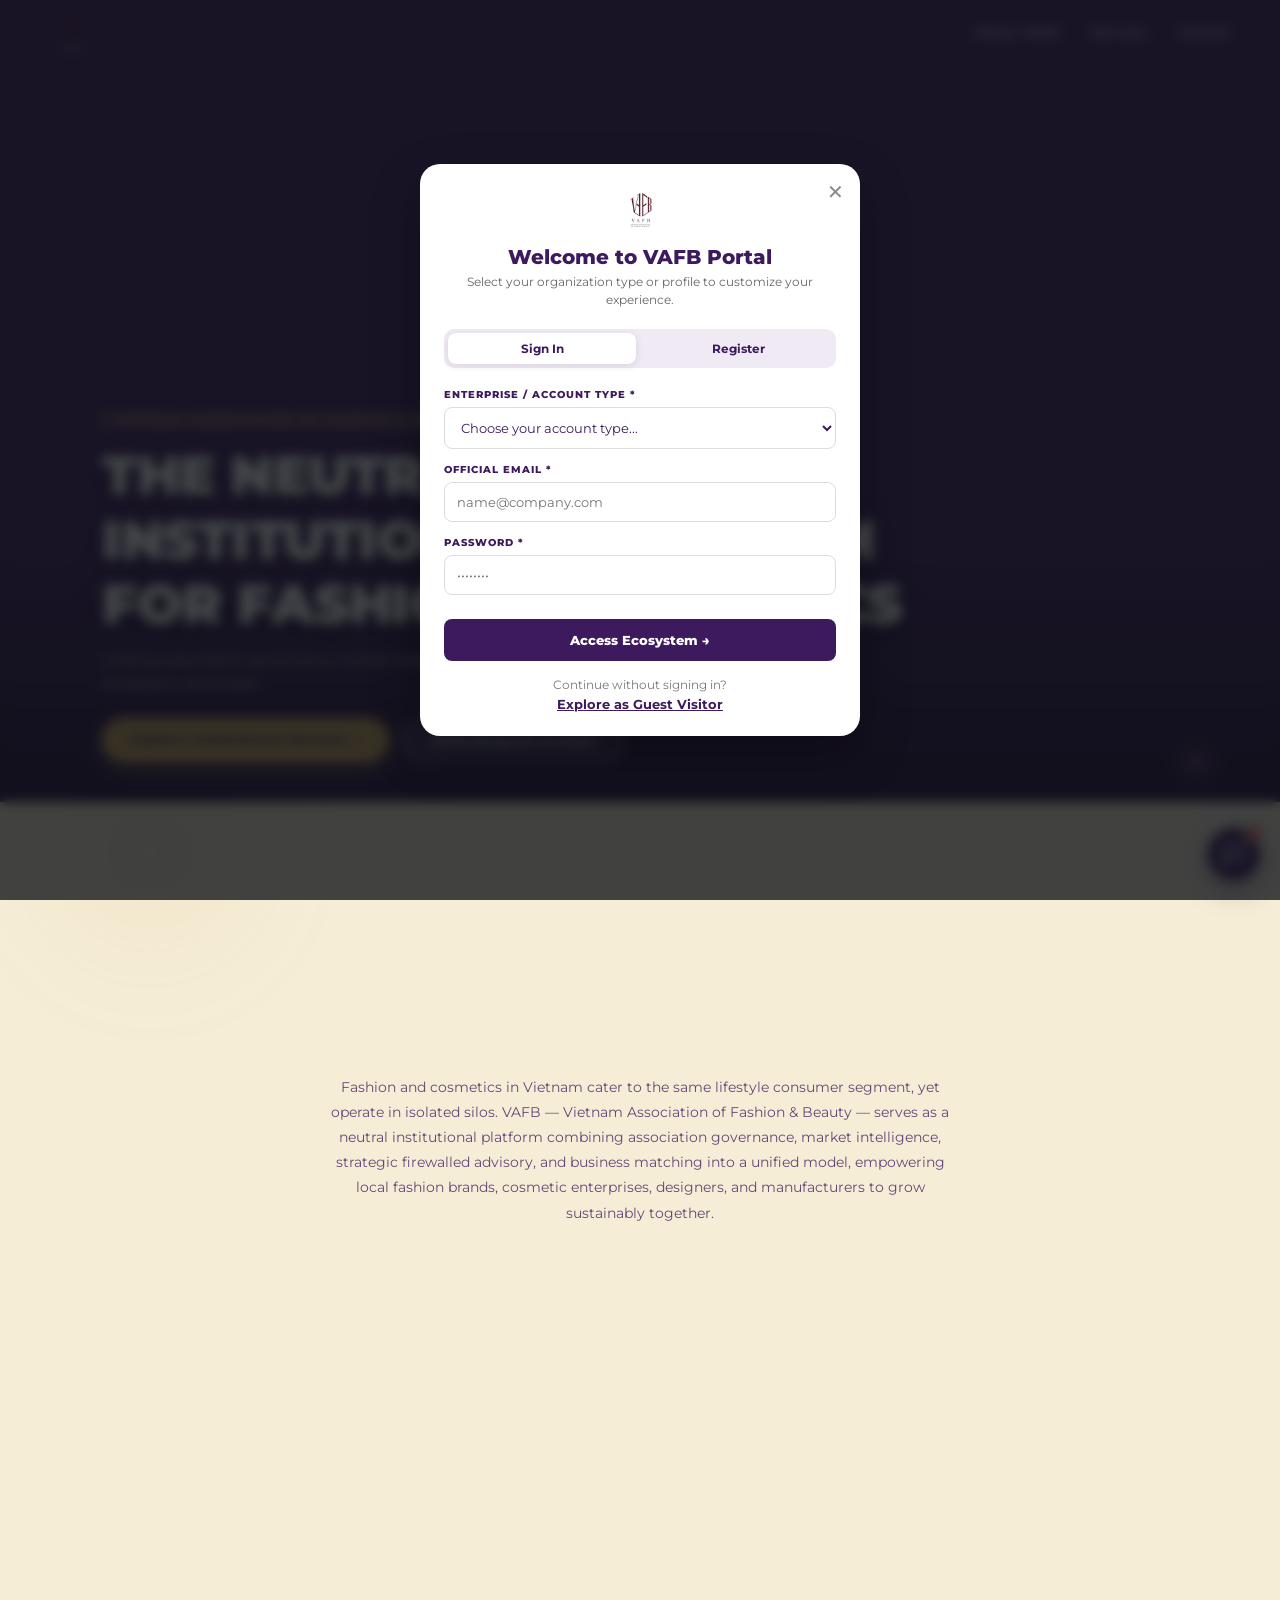
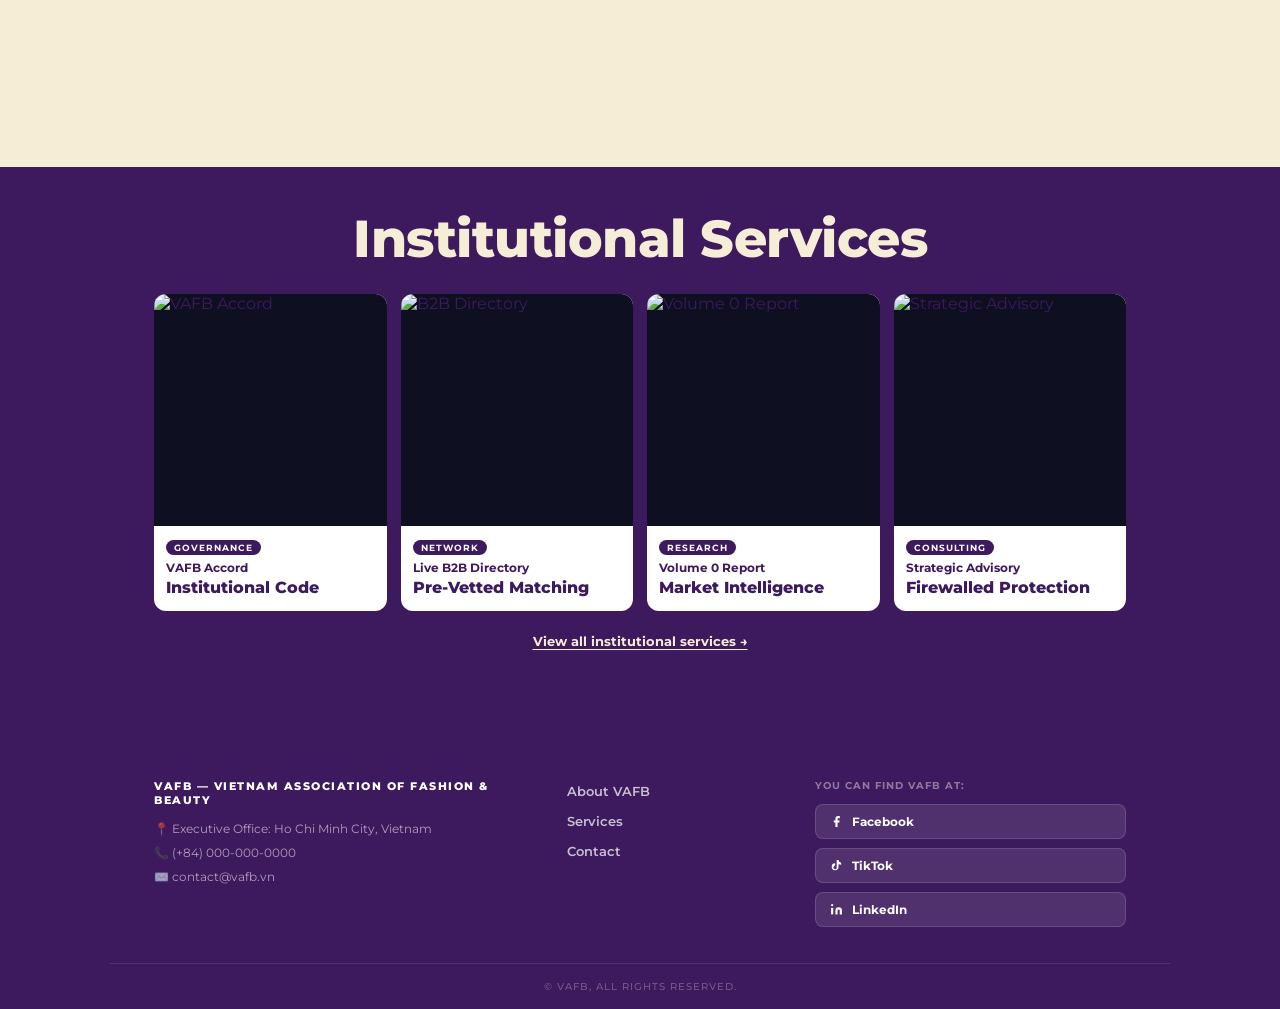
==== commit 1de757a5: "Update index.html" ====
--- a/index.html
+++ b/index.html
@@ -8,20 +8,11 @@
 </head>
 <body>
 
-<!-- ═══ NAVBAR VỚI LOGO MONOGRAM SANG TRỌNG ═══ -->
+<!-- ═══ NAVBAR VỚI LOGO MỚI ═══ -->
 <nav class="navbar" id="navbar">
   <a href="index.html" class="nav-logo" style="display:flex; align-items:center; gap:14px;">
-    <!-- LOGO MONOGRAM VAFB LUXURY -->
-    <svg class="vafb-logo-svg" viewBox="0 0 280 60" fill="none" xmlns="http://www.w3.org/2000/svg">
-      <g transform="translate(5, 5)">
-        <path d="M 8 10 L 22 42 L 36 10" stroke="#CBA258" stroke-width="3" stroke-linecap="round" stroke-linejoin="round"/>
-        <path d="M 14 36 L 28 8 L 42 36" stroke="#FFFFFF" stroke-width="2.5" stroke-linecap="round" stroke-linejoin="round"/>
-        <line x1="18" y1="26" x2="36" y2="26" stroke="#CBA258" stroke-width="2"/>
-        <circle cx="22" cy="25" r="23" stroke="#CBA258" stroke-width="1" stroke-dasharray="2 2"/>
-      </g>
-      <text x="62" y="33" font-family="'Times New Roman', 'Playfair Display', serif" font-weight="700" font-size="28" fill="#FFFFFF" letter-spacing="4">VAFB</text>
-      <text x="63" y="46" font-family="'Montserrat', sans-serif" font-weight="600" font-size="8.5" fill="#CBA258" letter-spacing="2">VIETNAM FASHION &amp; BEAUTY</text>
-    </svg>
+    <!-- ĐÃ THAY LOGO SVG BẰNG THẺ IMG -->
+    <img src="ChatGPT Image 17_39_49 30 thg 7, 2026.png" alt="VAFB Logo" style="height: 50px; width: auto; object-fit: contain;">
   </a>
   <div class="nav-links">
     <a href="story.html">About VAFB</a>
@@ -52,14 +43,8 @@
   <div class="auth-modal-card">
     <button class="auth-close-btn" onclick="closeAuthModal()">✕</button>
     <div class="auth-header">
-      <svg class="vafb-logo-svg" viewBox="0 0 280 60" fill="none" style="height:38px; margin: 0 auto 12px; display:block;">
-        <g transform="translate(5, 5)">
-          <path d="M 8 10 L 22 42 L 36 10" stroke="#CBA258" stroke-width="3"/>
-          <path d="M 14 36 L 28 8 L 42 36" stroke="#3d1a5e" stroke-width="2.5"/>
-          <circle cx="22" cy="25" r="23" stroke="#CBA258" stroke-width="1" stroke-dasharray="2 2"/>
-        </g>
-        <text x="62" y="33" font-family="serif" font-weight="700" font-size="28" fill="#3d1a5e" letter-spacing="4">VAFB</text>
-      </svg>
+      <!-- ĐÃ THAY LOGO SVG TRONG POPUP BẰNG THẺ IMG -->
+      <img src="ChatGPT Image 17_39_49 30 thg 7, 2026.png" alt="VAFB Logo" style="height: 45px; width: auto; margin: 0 auto 12px; display: block; object-fit: contain;">
       <h2>Welcome to VAFB Portal</h2>
       <p>Select your organization type or profile to customize your experience.</p>
     </div>
@@ -102,17 +87,15 @@
   </div>
 </div>
 
-<!-- ═══ HERO BANNER VAFB (GỌI TRỰC TIẾP VIDEO LOCAL VÀ TỐI ƯU AUTOPLAY) ═══ -->
+<!-- ═══ HERO BANNER VAFB ═══ -->
 <section class="hero-banner-vafb">
   <video class="hero-video-bg" autoplay loop muted playsinline webkit-playsinline preload="auto" id="heroVideo">
-    <!-- Nguồn 1: Video trong máy laptop tại D:/vafb-site/images/hero-video-fashion.mp4 -->
+    <source src="hero-video-fashion.mp4" type="video/mp4">
     <source src="images/hero-video-fashion.mp4" type="video/mp4">
     <source src="./images/hero-video-fashion.mp4" type="video/mp4">
-    <!-- Nguồn 2: Ảnh tĩnh dự phòng chuẩn tone VAFB nếu video lỗi -->
     <img src="https://images.unsplash.com/photo-1509631179647-0177331693ae?q=80&w=1920&auto=format&fit=crop" class="hero-img-bg" alt="VAFB Fashion Show">
   </video>
 
-  <!-- Lớp phủ Gradient Tím Trầm #3d1a5e kết hợp Vàng Kim #CBA258 -->
   <div class="hero-vafb-overlay">
     <div class="hero-vafb-content">
       <span class="hero-vafb-tag">VIETNAM ASSOCIATION OF FASHION &amp; BEAUTY</span>
@@ -125,26 +108,18 @@
       </div>
     </div>
 
-    <!-- Controls Tạm dừng/Phát Video -->
     <button class="hero-video-ctrl" id="videoToggleBtn" onclick="toggleHeroVideo()" aria-label="Pause Video">⏸</button>
   </div>
 </section>
 
-<!-- ═══ SECTION TRANG CHỦ: LOGO + TÊN DOANH NGHIỆP CĂN GIỮA PHÓNG TO + PHỦ FEATHER ═══ -->
+<!-- ═══ SECTION TRANG CHỦ: LOGO + TÊN DOANH NGHIỆP ═══ -->
 <section class="introduce-sec has-stars feather-overlay-home">
   <div class="ctr">
     
     <!-- HEADER LOGO VAFB TO & CĂN GIỮA NỔI BẬT -->
-    <div class="brand-intro-header rv">
-      <svg class="vafb-logo-svg-large" viewBox="0 0 280 60" fill="none" xmlns="http://www.w3.org/2000/svg">
-        <g transform="translate(5, 5)">
-          <path d="M 8 10 L 22 42 L 36 10" stroke="#CBA258" stroke-width="3.5" stroke-linecap="round" stroke-linejoin="round"/>
-          <path d="M 14 36 L 28 8 L 42 36" stroke="#3d1a5e" stroke-width="3" stroke-linecap="round" stroke-linejoin="round"/>
-          <line x1="18" y1="26" x2="36" y2="26" stroke="#CBA258" stroke-width="2.5"/>
-          <circle cx="22" cy="25" r="23" stroke="#CBA258" stroke-width="1.2" stroke-dasharray="3 3"/>
-        </g>
-        <text x="62" y="34" font-family="'Times New Roman', 'Playfair Display', serif" font-weight="700" font-size="32" fill="#3d1a5e" letter-spacing="4">VAFB</text>
-      </svg>
+    <div class="brand-intro-header rv" style="text-align: center;">
+      <!-- ĐÃ THAY LOGO SVG LỚN BẰNG THẺ IMG -->
+      <img src="ChatGPT Image 17_39_49 30 thg 7, 2026.png" alt="VAFB Logo Large" style="height: 90px; width: auto; margin: 0 auto 15px; display: block; object-fit: contain;">
       <h1 class="brand-full-name">VIETNAM ASSOCIATION OF FASHION &amp; BEAUTY</h1>
     </div>
 
@@ -160,7 +135,7 @@
       Learn More About VAFB <span class="arr">→</span>
     </a>
 
-    <!-- POSTER GALLERY ACCORDION CÓ THẺ CHỮ SHOWCASE CHÍNH GIỮA (12 ẢNH ĐẦY ĐỦ + LUXURY PERFUME) -->
+    <!-- POSTER GALLERY ACCORDION -->
     <div class="poster-scroll-wrap rv d2">
       <div class="poster-track">
         <div class="poster-item" onclick="location.href='products.html'">
@@ -180,7 +155,6 @@
           <div class="poster-item-overlay"><span class="poster-overlay-title">Editorial</span></div>
         </div>
         
-        <!-- KHỐI CHỮ SHOWCASE CHÍNH CÓ HÌNH NỀN PHỦ MÀU BE -->
         <div class="poster-item showcase-card" onclick="location.href='products.html#showcase'">
           <img src="https://images.unsplash.com/photo-1469334031218-e382a71b716b?q=80&w=800&auto=format&fit=crop" alt="Showcase Background" class="showcase-bg-img">
           <div class="showcase-overlay-box">
@@ -201,7 +175,6 @@
           <div class="poster-item-overlay"><span class="poster-overlay-title">Catwalk</span></div>
         </div>
 
-        <!-- THẺ LUXURY PERFUME ĐÃ SỬA LỖI ĐƯỜNG DẪN ẢNH UNSPLASH CHUẨN HD -->
         <div class="poster-item" onclick="location.href='products.html'">
           <img src="https://images.unsplash.com/photo-1583241800698-e8ab01c85b27?q=80&w=800&auto=format&fit=crop" alt="Luxury Perfume">
           <div class="poster-item-overlay"><span class="poster-overlay-title">Luxury Perfume</span></div>
@@ -302,4 +275,4 @@
 
 <script src="main.js"></script>
 </body>
-</html>+</html>
--- a/style.css
+++ b/style.css
@@ -10,11 +10,29 @@
   --f: 'Montserrat', sans-serif;
 }
 
-/* ─── Reset ─── */
-*, *::before, *::after { box-sizing: border-box; margin: 0; padding: 0; }
-html { scroll-behavior: smooth; }
-body { font-family: var(--f); background: var(--cream); color: var(--purple); overflow-x: hidden; }
-img { display: block; max-width: 100%; }
+/* ─── Reset & Mobile Guard ─── */
+*, *::before, *::after { 
+  box-sizing: border-box; 
+  margin: 0; 
+  padding: 0; 
+}
+html { 
+  scroll-behavior: smooth; 
+  overflow-x: hidden; 
+}
+body { 
+  font-family: var(--f); 
+  background: var(--cream); 
+  color: var(--purple); 
+  overflow-x: hidden; 
+  width: 100%;
+  position: relative;
+}
+img, video, iframe { 
+  display: block; 
+  max-width: 100%; 
+  height: auto; 
+}
 a { text-decoration: none; color: inherit; }
 button { font-family: var(--f); cursor: pointer; }
 ::-webkit-scrollbar { width: 5px; }
@@ -22,7 +40,12 @@
 ::-webkit-scrollbar-thumb { background: var(--purple); border-radius: 3px; }
 
 /* ─── Layout ─── */
-.ctr { max-width: 1060px; margin: 0 auto; padding: 0 44px; }
+.ctr { 
+  max-width: 1060px; 
+  margin: 0 auto; 
+  padding: 0 44px; 
+  width: 100%;
+}
 
 /* ═══════════════════════════════
    NAVBAR
@@ -59,15 +82,15 @@
   display: none; position: fixed;
   top: var(--nav-h); left: 0; right: 0; bottom: 0; z-index: 299;
   background: var(--purple);
-  flex-direction: column; align-items: center; justify-content: center; gap: 40px;
-  opacity: 0; transition: opacity .25s;
+  flex-direction: column; align-items: center; justify-content: center; gap: 32px;
+  opacity: 0; transition: opacity .25s; padding: 24px;
 }
 .mob-menu.show { display: flex; }
 .mob-menu.open { opacity: 1; }
-.mob-menu a { color: #fff; font-weight: 800; font-size: 28px; letter-spacing: -1px; }
-
-/* ═══════════════════════════════
-   BACKGROUND ASSETS & EFFECTS (GỐC)
+.mob-menu a { color: #fff; font-weight: 800; font-size: 24px; letter-spacing: -0.5px; }
+
+/* ═══════════════════════════════
+   BACKGROUND ASSETS & EFFECTS
 ═══════════════════════════════ */
 .has-stars { position: relative; overflow: hidden; }
 .has-stars::before {
@@ -75,30 +98,25 @@
   background-image:
     url('images/sao.png'), url('images/sao.png'), url('images/sao.png'), url('images/sao.png'), 
     url('images/sao.png'), url('images/sao.png'), url('images/sao.png'), url('images/sao.png'), 
-    url('images/sao.png'), url('images/sao.png'), url('images/sao.png'), url('images/sao.png'),
-    url('images/sao.png'), url('images/sao.png'), url('images/sao.png'), url('images/sao.png'),
-    url('images/sao.png'), url('images/sao.png'), url('images/sao.png'), url('images/sao.png'),
     url('images/sao.png'), url('images/sao.png'), url('images/sao.png'), url('images/sao.png');
   background-repeat: no-repeat;
   background-size:
-    48px, 12px, 42px, 22px, 10px, 38px, 14px, 44px, 20px, 11px, 36px, 24px,
-    46px, 13px, 18px, 40px, 10px, 26px, 50px, 16px, 22px, 34px, 12px, 20px;
+    36px, 12px, 32px, 18px, 10px, 28px, 14px, 34px, 20px, 11px, 26px, 20px;
   background-position:
-    4% 10%, 15% 6%, 28% 18%, 40% 3%, 52% 8%, 68% 14%, 78% 5%, 88% 22%, 95% 48%, 90% 68%, 75% 78%, 60% 88%,
-    48% 92%, 34% 82%, 22% 70%, 10% 58%, 2% 42%, 6% 28%, 32% 45%, 56% 32%, 82% 42%, 18% 88%, 70% 60%, 44% 68%;
+    4% 10%, 15% 6%, 28% 18%, 40% 3%, 52% 8%, 68% 14%, 78% 5%, 88% 22%, 95% 48%, 90% 68%, 75% 78%, 60% 88%;
   animation: starsAnim 7s ease-in-out infinite alternate; opacity: .5;
 }
 .has-stars-dark::before { filter: brightness(0) invert(1); opacity: .15; }
 @keyframes starsAnim { from { opacity: .4; transform: scale(1); } to { opacity: .65; transform: scale(1.015); } }
 
 .wave-down {
-  width: 100%; height: 90px; position: relative; z-index: 2;
+  width: 100%; height: 60px; position: relative; z-index: 2;
   background: url('images/sóng.png') center bottom / 100% 100% no-repeat;
   filter: brightness(0) saturate(100%) invert(8%) sepia(55%) saturate(2000%) hue-rotate(255deg) brightness(58%);
   margin-bottom: -3px;
 }
 .wave-up {
-  width: 100%; height: 90px; position: relative; z-index: 2;
+  width: 100%; height: 60px; position: relative; z-index: 2;
   background: url('images/chảy.png') center bottom / 100% 100% no-repeat;
   filter: brightness(0) saturate(100%) invert(97%) sepia(16%) saturate(300%) hue-rotate(2deg) brightness(104%);
   margin-bottom: -3px;
@@ -106,17 +124,17 @@
 .has-shards { position: relative; overflow: hidden; }
 .has-shards::after {
   content: ''; position: absolute; inset: 0; z-index: 1; pointer-events: none;
-  background-image: url('images/vụn.png'), url('images/vụn.png'), url('images/vụn.png'), url('images/vụn.png'), url('images/vụn.png');
-  background-repeat: no-repeat; background-size: 120px, 80px, 60px, 90px, 50px;
-  background-position: 98% -2%, 88% 6%, 76% -1%, 94% 18%, -2% 72%;
+  background-image: url('images/vụn.png'), url('images/vụn.png'), url('images/vụn.png');
+  background-repeat: no-repeat; background-size: 80px, 60px, 50px;
+  background-position: 98% -2%, 88% 6%, 76% -1%;
   filter: brightness(0) saturate(100%) invert(8%) sepia(55%) saturate(2000%) hue-rotate(255deg) brightness(58%);
   opacity: .1; animation: shardsAnim 10s ease-in-out infinite alternate;
 }
 .has-shards-bl::before {
   content: ''; position: absolute; inset: 0; z-index: 1; pointer-events: none;
-  background-image: url('images/vụn.png'), url('images/vụn.png'), url('images/vụn.png'), url('images/vụn.png');
-  background-repeat: no-repeat; background-size: 110px, 70px, 55px, 85px;
-  background-position: -2% 65%, 7% 82%, 1% 50%, 15% 90%;
+  background-image: url('images/vụn.png'), url('images/vụn.png');
+  background-repeat: no-repeat; background-size: 70px, 55px;
+  background-position: -2% 65%, 7% 82%;
   filter: brightness(0) saturate(100%) invert(8%) sepia(55%) saturate(2000%) hue-rotate(255deg) brightness(58%);
   opacity: .1; animation: shardsAnim 12s ease-in-out infinite alternate-reverse;
 }
@@ -136,10 +154,10 @@
 .bob4 { animation: bob 4.8s ease-in-out infinite; animation-delay: 2.1s; }
 
 /* ═══════════════════════════════
-   VAFB HERO BANNER (MERCEDES STYLE NÂNG CẤP)
+   VAFB HERO BANNER
 ═══════════════════════════════ */
 .hero-banner-vafb {
-  position: relative; width: 100%; height: 82vh; min-height: 520px; max-height: 780px;
+  position: relative; width: 100%; height: 82vh; min-height: 480px; max-height: 780px;
   overflow: hidden; background: var(--purple); margin-top: var(--nav-h);
 }
 .hero-video-bg, .hero-img-bg {
@@ -150,111 +168,112 @@
   position: absolute; inset: 0;
   background: linear-gradient(180deg, rgba(61, 26, 94, 0.35) 0%, rgba(61, 26, 94, 0.72) 65%, rgba(30, 10, 50, 0.95) 100%);
   display: flex; flex-direction: column; justify-content: flex-end;
-  padding: 0 8% 54px; z-index: 2;
+  padding: 0 8% 40px; z-index: 2;
 }
 .hero-vafb-content { max-width: 820px; }
 .hero-vafb-tag {
-  display: inline-block; color: #CBA258; font-size: 11px; font-weight: 800; letter-spacing: 3px;
-  text-transform: uppercase; margin-bottom: 14px; background: rgba(203, 162, 88, 0.12);
+  display: inline-block; color: #CBA258; font-size: 11px; font-weight: 800; letter-spacing: 2px;
+  text-transform: uppercase; margin-bottom: 12px; background: rgba(203, 162, 88, 0.12);
   padding: 4px 12px; border-radius: 4px; border-left: 2px solid #CBA258;
 }
 .hero-vafb-title {
-  font-size: clamp(28px, 4.8vw, 54px); font-weight: 900; color: #ffffff; line-height: 1.15;
-  letter-spacing: -0.5px; margin-bottom: 14px; font-family: 'Montserrat', sans-serif;
+  font-size: clamp(24px, 4.8vw, 54px); font-weight: 900; color: #ffffff; line-height: 1.2;
+  letter-spacing: -0.5px; margin-bottom: 12px; font-family: 'Montserrat', sans-serif;
   text-shadow: 0 4px 24px rgba(0,0,0,0.6);
 }
-.hero-vafb-sub { font-size: 14px; color: var(--cream); opacity: 0.88; line-height: 1.6; margin-bottom: 28px; max-width: 640px; }
-.hero-vafb-btns { display: flex; gap: 16px; flex-wrap: wrap; }
+.hero-vafb-sub { font-size: 14px; color: var(--cream); opacity: 0.88; line-height: 1.6; margin-bottom: 24px; max-width: 640px; }
+.hero-vafb-btns { display: flex; gap: 12px; flex-wrap: wrap; }
 
 .btn-vafb-gold {
   background: #CBA258; color: #3d1a5e !important; font-weight: 800; font-size: 13px;
-  padding: 15px 34px; border-radius: 50px; letter-spacing: 0.5px;
+  padding: 13px 28px; border-radius: 50px; letter-spacing: 0.5px; text-align: center;
   transition: all 0.3s cubic-bezier(0.25, 1, 0.5, 1); box-shadow: 0 6px 20px rgba(203, 162, 88, 0.35);
 }
 .btn-vafb-gold:hover { background: #fff; transform: translateY(-3px); box-shadow: 0 10px 28px rgba(255, 255, 255, 0.4); }
 
 .btn-vafb-glass {
-  background: rgba(255, 255, 255, 0.12); color: #ffffff !important;
+  background: rgba(255, 255, 255, 0.12); color: #ffffff !important; text-align: center;
   border: 1px solid rgba(255, 255, 255, 0.35); backdrop-filter: blur(10px);
-  font-weight: 700; font-size: 13px; padding: 15px 34px; border-radius: 50px; transition: all 0.3s ease;
+  font-weight: 700; font-size: 13px; padding: 13px 28px; border-radius: 50px; transition: all 0.3s ease;
 }
 .btn-vafb-glass:hover { background: rgba(255, 255, 255, 0.25); border-color: #ffffff; transform: translateY(-3px); }
 
 .hero-video-ctrl {
-  position: absolute; bottom: 28px; right: 5%; background: rgba(61, 26, 94, 0.6);
-  border: 1px solid rgba(203, 162, 88, 0.5); color: #CBA258; width: 44px; height: 44px;
+  position: absolute; bottom: 20px; right: 5%; background: rgba(61, 26, 94, 0.6);
+  border: 1px solid rgba(203, 162, 88, 0.5); color: #CBA258; width: 40px; height: 40px;
   border-radius: 50%; backdrop-filter: blur(8px); cursor: pointer; display: flex;
-  align-items: center; justify-content: center; font-size: 15px; transition: all 0.3s ease; z-index: 3;
+  align-items: center; justify-content: center; font-size: 14px; transition: all 0.3s ease; z-index: 3;
 }
 .hero-video-ctrl:hover { background: #CBA258; color: #3d1a5e; transform: scale(1.08); }
 
 /* ═══════════════════════════════
    INTRODUCE SECTION & POSTER GALLERY
 ═══════════════════════════════ */
-.introduce-sec { background: var(--cream); padding: 72px 0 0; }
+.introduce-sec { background: var(--cream); padding: 56px 0 0; }
 .introduce-sec .ctr { text-align: center; display: flex; flex-direction: column; align-items: center; }
 
 .brand-intro-header {
   display: flex; flex-direction: column; align-items: center; justify-content: center;
-  text-align: center; margin: 0 auto 32px; padding: 10px 0; width: 100%;
-}
-.vafb-logo-svg-large { height: 82px !important; width: auto; margin-bottom: 16px; }
+  text-align: center; margin: 0 auto 24px; padding: 10px 0; width: 100%;
+}
+.vafb-logo-svg-large { height: 64px !important; width: auto; margin-bottom: 12px; }
 .brand-full-name {
-  font-size: clamp(20px, 3.2vw, 32px) !important; font-weight: 900 !important;
-  color: var(--purple); letter-spacing: 3.5px !important; text-align: center; line-height: 1.3;
-}
-
-.intro-body { font-size: 15px; line-height: 2; opacity: .78; max-width: 620px; margin-bottom: 20px; position: relative; z-index: 3; }
+  font-size: clamp(18px, 3.2vw, 32px) !important; font-weight: 900 !important;
+  color: var(--purple); letter-spacing: 2px !important; text-align: center; line-height: 1.3;
+}
+
+.intro-body { font-size: 14px; line-height: 1.8; opacity: .78; max-width: 620px; margin-bottom: 20px; position: relative; z-index: 3; }
 
 .cta-learn-more-btn {
-  display: inline-flex; align-items: center; gap: 12px; background: var(--purple);
-  color: #fff !important; font-size: 15px; font-weight: 800; padding: 16px 38px;
+  display: inline-flex; align-items: center; justify-content: center; gap: 10px; background: var(--purple);
+  color: #fff !important; font-size: 14px; font-weight: 800; padding: 14px 32px;
   border-radius: 50px; box-shadow: 0 8px 24px rgba(61,26,94,0.3); transition: all 0.3s cubic-bezier(0.25, 1, 0.5, 1);
-  margin-bottom: 28px; position: relative; z-index: 3;
-}
-.cta-learn-more-btn:hover { background: var(--purple2); transform: translateY(-4px) scale(1.03); box-shadow: 0 14px 32px rgba(61,26,94,0.4); }
+  margin-bottom: 24px; position: relative; z-index: 3;
+}
+.cta-learn-more-btn:hover { background: var(--purple2); transform: translateY(-3px) scale(1.02); box-shadow: 0 14px 32px rgba(61,26,94,0.4); }
 
 .poster-scroll-wrap {
-  width: 100%; overflow-x: auto; padding: 16px 0 40px; margin-top: 40px; scroll-behavior: smooth;
+  width: 100%; overflow-x: auto; padding: 12px 0 24px; margin-top: 24px; scroll-behavior: smooth;
   scrollbar-width: thin; scrollbar-color: var(--purple) rgba(61,26,94,.05); position: relative; z-index: 3;
-}
-.poster-scroll-wrap::-webkit-scrollbar { height: 6px; }
+  -webkit-overflow-scrolling: touch;
+}
+.poster-scroll-wrap::-webkit-scrollbar { height: 4px; }
 .poster-scroll-wrap::-webkit-scrollbar-track { background: rgba(61,26,94,.05); border-radius: 10px; }
 .poster-scroll-wrap::-webkit-scrollbar-thumb { background: var(--purple); border-radius: 10px; }
 .poster-track { display: flex; gap: 12px; width: max-content; }
 .poster-item {
-  width: 85px; height: 400px; border-radius: 20px; overflow: hidden; cursor: pointer; flex-shrink: 0;
+  width: 85px; height: 360px; border-radius: 16px; overflow: hidden; cursor: pointer; flex-shrink: 0;
   transition: width 0.5s cubic-bezier(0.25, 1, 0.5, 1), transform 0.4s ease, box-shadow 0.4s ease, filter 0.4s;
   background: var(--cream2); box-shadow: 0 4px 12px rgba(61,26,94,.08); position: relative;
 }
 .poster-item img { width: 100%; height: 100%; object-fit: cover; object-position: center; transition: opacity 0.4s ease, filter 0.5s ease; opacity: 0.85; filter: grayscale(15%); }
-.poster-item:hover { width: 300px; transform: translateY(-8px); box-shadow: 0 16px 32px rgba(61,26,94,.2); }
+.poster-item:hover { width: 260px; transform: translateY(-4px); box-shadow: 0 16px 32px rgba(61,26,94,.2); }
 .poster-item:hover img { opacity: 1; filter: grayscale(0%); }
-.poster-item-overlay { position: absolute; inset: 0; background: linear-gradient(to top, rgba(15, 18, 22, 0.85), transparent); display: flex; align-items: flex-end; padding: 16px; opacity: 0; transition: opacity 0.3s ease; }
+.poster-item-overlay { position: absolute; inset: 0; background: linear-gradient(to top, rgba(15, 18, 22, 0.85), transparent); display: flex; align-items: flex-end; padding: 14px; opacity: 0; transition: opacity 0.3s ease; }
 .poster-item:hover .poster-item-overlay { opacity: 1; }
-.poster-overlay-title { color: #fff; font-family: var(--f); font-weight: 700; font-size: 14px; letter-spacing: 1px; }
-
-.poster-item.showcase-card { width: 280px !important; position: relative; border-radius: 20px; overflow: hidden; box-shadow: 0 4px 16px rgba(61,26,94,.12); display: flex; align-items: center; justify-content: center; }
+.poster-overlay-title { color: #fff; font-family: var(--f); font-weight: 700; font-size: 13px; letter-spacing: 0.5px; }
+
+.poster-item.showcase-card { width: 240px !important; position: relative; border-radius: 16px; overflow: hidden; box-shadow: 0 4px 16px rgba(61,26,94,.12); display: flex; align-items: center; justify-content: center; }
 .showcase-bg-img { width: 100% !important; height: 100% !important; object-fit: cover !important; position: absolute; inset: 0; filter: brightness(0.9) contrast(0.9); }
 .showcase-overlay-box { position: absolute; inset: 0; background: rgba(245, 237, 214, 0.88); display: flex; align-items: center; justify-content: center; backdrop-filter: blur(2px); transition: background 0.3s ease; }
-.showcase-card-text { font-size: 26px; font-weight: 800; color: #0c0e12; font-family: 'Montserrat', sans-serif; letter-spacing: 1px; position: relative; z-index: 2; }
+.showcase-card-text { font-size: 22px; font-weight: 800; color: #0c0e12; font-family: 'Montserrat', sans-serif; letter-spacing: 1px; position: relative; z-index: 2; }
 
 /* ═══════════════════════════════
    DARK SECTION & PRODUCT CARDS
 ═══════════════════════════════ */
 .dark-sec { background: var(--purple); position: relative; }
-.dark-inner { position: relative; z-index: 3; padding-top: 52px; padding-bottom: 16px; }
-.sec-title-cream { font-size: clamp(30px,5vw,52px); font-weight: 800; color: var(--cream); text-align: center; margin-bottom: 30px; letter-spacing: -1px; }
+.dark-inner { position: relative; z-index: 3; padding-top: 40px; padding-bottom: 16px; }
+.sec-title-cream { font-size: clamp(26px,5vw,52px); font-weight: 800; color: var(--cream); text-align: center; margin-bottom: 24px; letter-spacing: -0.5px; }
 .pgrid { display: grid; grid-template-columns: repeat(4,1fr); gap: 14px; margin-bottom: 20px; }
 .pcard { background: #fff; border-radius: 12px; overflow: hidden; cursor: pointer; transition: transform .3s cubic-bezier(.34,1.56,.64,1), box-shadow .3s; position: relative; }
-.pcard:hover { transform: translateY(-8px) scale(1.025); box-shadow: 0 20px 50px rgba(0,0,0,.3); }
+.pcard:hover { transform: translateY(-6px) scale(1.015); box-shadow: 0 16px 40px rgba(0,0,0,.3); }
 .pcard-img { aspect-ratio: 1; overflow: hidden; background: #0f0f22; display: flex; align-items: center; justify-content: center; }
 .pcard-img img { width: 100%; height: 100%; object-fit: cover; display: block; transition: transform .45s; }
-.pcard:hover .pcard-img img { transform: scale(1.1); }
+.pcard:hover .pcard-img img { transform: scale(1.08); }
 .pcard-body { padding: 10px 12px 14px; }
-.ctag { display: inline-block; background: var(--purple); color: #fff; font-size: 9px; font-weight: 700; letter-spacing: 1.5px; text-transform: uppercase; padding: 2px 9px; border-radius: 20px; margin-bottom: 5px; }
+.ctag { display: inline-block; background: var(--purple); color: #fff; font-size: 9px; font-weight: 700; letter-spacing: 1px; text-transform: uppercase; padding: 2px 8px; border-radius: 20px; margin-bottom: 5px; }
 .pname { font-size: 12px; font-weight: 700; color: var(--purple); margin-bottom: 3px; }
-.pprice { font-size: 17px; font-weight: 800; color: var(--purple); }
+.pprice { font-size: 16px; font-weight: 800; color: var(--purple); }
 .more-row { text-align: center; padding-bottom: 8px; }
 .more-row a { font-size: 13px; font-weight: 700; color: var(--cream); text-decoration: underline; text-underline-offset: 3px; }
 @keyframes rippleAnim { from{transform:scale(0);opacity:.7} to{transform:scale(2.8);opacity:0} }
@@ -263,29 +282,29 @@
 /* ═══════════════════════════════
    FOOTER
 ═══════════════════════════════ */
-.footer { background: var(--purple); padding: 52px 48px 0; }
-.footer-inner { max-width: 1060px; margin: 0 auto; display: grid; grid-template-columns: 1.8fr 1fr 1.5fr; gap: 44px; padding-bottom: 44px; border-bottom: 1px solid rgba(255,255,255,.1); }
+.footer { background: var(--purple); padding: 48px 48px 0; }
+.footer-inner { max-width: 1060px; margin: 0 auto; display: grid; grid-template-columns: 1.8fr 1fr 1.5fr; gap: 40px; padding-bottom: 36px; border-bottom: 1px solid rgba(255,255,255,.1); }
 .fbrand { font-size: 11px; font-weight: 800; text-transform: uppercase; letter-spacing: 1.5px; color: #fff; margin-bottom: 10px; }
-.finfo p { font-size: 12px; color: rgba(255,255,255,.58); line-height: 2.1; }
-.fnav { display: flex; flex-direction: column; gap: 18px; padding-top: 4px; }
+.finfo p { font-size: 12px; color: rgba(255,255,255,.58); line-height: 2; }
+.fnav { display: flex; flex-direction: column; gap: 14px; padding-top: 4px; }
 .fnav a { font-size: 13px; font-weight: 600; color: rgba(255,255,255,.72); transition: color .2s; }
 .fnav a:hover { color: #fff; }
-.fsoc-title { font-size: 10px; font-weight: 700; color: rgba(255,255,255,.42); letter-spacing: 1px; text-transform: uppercase; margin-bottom: 14px; }
+.fsoc-title { font-size: 10px; font-weight: 700; color: rgba(255,255,255,.42); letter-spacing: 1px; text-transform: uppercase; margin-bottom: 12px; }
 .sbtns { display: flex; flex-direction: column; gap: 9px; }
 .sbtn { display: flex; align-items: center; gap: 9px; background: rgba(255,255,255,.1); color: #fff; font-size: 12px; font-weight: 700; padding: 9px 14px; border-radius: 8px; border: 1px solid rgba(255,255,255,.14); transition: background .2s; }
 .sbtn:hover { background: rgba(255,255,255,.22); }
-.fcopy { text-align: center; padding: 16px; font-size: 10px; font-weight: 500; letter-spacing: 1.5px; text-transform: uppercase; color: rgba(255,255,255,.28); }
+.fcopy { text-align: center; padding: 16px; font-size: 10px; font-weight: 500; letter-spacing: 1px; text-transform: uppercase; color: rgba(255,255,255,.28); }
 
 /* ═══════════════════════════════
    AUTH MODAL & HERO BANNERS
 ═══════════════════════════════ */
 .auth-modal-overlay {
   position: fixed; inset: 0; background: rgba(15, 18, 22, 0.78); backdrop-filter: blur(6px);
-  z-index: 999; display: flex; align-items: center; justify-content: center; padding: 20px;
+  z-index: 999; display: flex; align-items: center; justify-content: center; padding: 16px;
   opacity: 0; pointer-events: none; transition: opacity 0.3s ease;
 }
 .auth-modal-overlay.show { opacity: 1; pointer-events: all; }
-.auth-modal-card { background: #fff; width: 100%; max-width: 440px; border-radius: 20px; padding: 32px; position: relative; box-shadow: 0 20px 50px rgba(0,0,0,0.3); }
+.auth-modal-card { background: #fff; width: 100%; max-width: 440px; border-radius: 20px; padding: 24px; position: relative; box-shadow: 0 20px 50px rgba(0,0,0,0.3); }
 .auth-close-btn { position: absolute; top: 16px; right: 16px; background: none; border: none; font-size: 20px; color: #888; cursor: pointer; }
 .auth-header { text-align: center; margin-bottom: 20px; }
 .auth-header h2 { font-size: 20px; color: var(--purple); font-weight: 800; }
@@ -300,177 +319,211 @@
 .auth-guest-option { text-align: center; margin-top: 16px; font-size: 12px; color: #777; display: flex; flex-direction: column; gap: 4px; }
 .auth-guest-btn { background: none; border: none; color: var(--purple); font-weight: 700; cursor: pointer; text-decoration: underline; }
 
-.about-hero-banner { position: relative; height: 400px; overflow: hidden; padding-top: var(--nav-h); background: var(--purple); }
+.about-hero-banner { position: relative; height: 360px; overflow: hidden; padding-top: var(--nav-h); background: var(--purple); }
 .about-hero-img { width: 100%; height: 100%; object-fit: cover; object-position: center; }
-.about-hero-overlay { position: absolute; inset: 0; background: linear-gradient(to bottom, rgba(61,26,94,0.68), rgba(61,26,94,0.88)); display: flex; align-items: center; justify-content: center; text-align: center; padding: 0 24px; }
-.about-hero-title { font-size: clamp(38px, 6vw, 68px); color: #fff; font-weight: 900; letter-spacing: -1px; }
-.about-hero-sub { font-size: 14px; color: var(--cream); opacity: 0.88; margin-top: 8px; font-weight: 600; }
+.about-hero-overlay { position: absolute; inset: 0; background: linear-gradient(to bottom, rgba(61,26,94,0.68), rgba(61,26,94,0.88)); display: flex; align-items: center; justify-content: center; text-align: center; padding: 0 20px; }
+.about-hero-title { font-size: clamp(32px, 6vw, 68px); color: #fff; font-weight: 900; letter-spacing: -1px; }
+.about-hero-sub { font-size: 13px; color: var(--cream); opacity: 0.88; margin-top: 8px; font-weight: 600; }
 
 .contact-meeting-img-box { margin: 18px 0 24px; border-radius: 14px; overflow: hidden; box-shadow: 0 8px 24px rgba(61,26,94,0.15); background: var(--cream2); }
-.contact-meeting-img { width: 100%; height: 230px; object-fit: cover; display: block; }
+.contact-meeting-img { width: 100%; height: 200px; object-fit: cover; display: block; }
 .meeting-img-caption { display: block; font-size: 10px; font-weight: 800; color: var(--purple); opacity: .7; text-transform: uppercase; padding: 8px 12px; text-align: center; letter-spacing: 1px; background: rgba(61,26,94,0.04); }
 
-.faq-contact-cta { text-align: center; margin-top: 44px; display: flex; flex-direction: column; align-items: center; gap: 14px; }
+.faq-contact-cta { text-align: center; margin-top: 36px; display: flex; flex-direction: column; align-items: center; gap: 12px; }
 .faq-contact-cta p { font-size: 14px; font-weight: 700; color: var(--purple); }
-.btn-red-contact { display: inline-block; background: #d90429; color: #ffffff !important; font-weight: 800; font-size: 14px; padding: 15px 36px; border-radius: 50px; box-shadow: 0 6px 20px rgba(217, 4, 41, 0.35); transition: all 0.25s ease; }
-.btn-red-contact:hover { background: #ef233c; transform: translateY(-3px); }
-
-/* ═══════════════════════════════
-   FEATHER OVERLAYS (UNIQUE PER PAGE)
+.btn-red-contact { display: inline-block; background: #d90429; color: #ffffff !important; font-weight: 800; font-size: 14px; padding: 14px 32px; border-radius: 50px; box-shadow: 0 6px 20px rgba(217, 4, 41, 0.35); transition: all 0.25s ease; }
+.btn-red-contact:hover { background: #ef233c; transform: translateY(-2px); }
+
+/* ═══════════════════════════════
+   FEATHER OVERLAYS
 ═══════════════════════════════ */
 .feather-overlay-home { position: relative; }
 .feather-overlay-home::before {
-  content: ''; position: absolute; top: -100px; right: -100px; width: 500px; height: 500px;
+  content: ''; position: absolute; top: -100px; right: -100px; width: 300px; height: 300px;
   background: radial-gradient(circle, rgba(203, 162, 88, 0.22) 0%, rgba(245, 237, 214, 0) 70%);
   filter: blur(50px); pointer-events: none; z-index: 1;
 }
 
 .feather-overlay-about::after {
-  content: ''; position: absolute; bottom: 0; left: -150px; width: 600px; height: 600px;
+  content: ''; position: absolute; bottom: 0; left: -100px; width: 300px; height: 300px;
   background: radial-gradient(circle, rgba(78, 34, 114, 0.35) 0%, rgba(61, 26, 94, 0) 75%);
   filter: blur(60px); pointer-events: none; z-index: 1;
 }
 
 .feather-overlay-services::before {
-  content: ''; position: absolute; top: 20%; left: 50%; transform: translateX(-50%); width: 800px; height: 400px;
+  content: ''; position: absolute; top: 20%; left: 50%; transform: translateX(-50%); width: 100%; height: 300px;
   background: radial-gradient(ellipse, rgba(203, 162, 88, 0.15) 0%, rgba(61, 26, 94, 0) 70%);
   filter: blur(70px); pointer-events: none; z-index: 1;
 }
 
 .feather-overlay-contact::before {
-  content: ''; position: absolute; bottom: 10%; right: -50px; width: 450px; height: 450px;
+  content: ''; position: absolute; bottom: 10%; right: -50px; width: 300px; height: 300px;
   background: radial-gradient(circle, rgba(217, 4, 41, 0.18) 0%, rgba(245, 237, 214, 0) 70%);
   filter: blur(55px); pointer-events: none; z-index: 1;
 }
 
 /* ═══════════════════════════════
-   OTHER PAGES (FAQ, STORY, DETAIL, CONTACT)
+   OTHER PAGES
 ═══════════════════════════════ */
 .prod-hero { padding-top: var(--nav-h); background: var(--cream); }
-.mascot-strip { display: flex; align-items: flex-end; justify-content: center; overflow: hidden; height: 210px; position: relative; z-index: 3; }
-.mascot-strip img { height: 200px; width: auto; flex-shrink: 0; object-fit: contain; }
-.pg-title { font-size: clamp(38px,7vw,72px); font-weight: 800; color: var(--purple); text-align: center; padding: 0 0 28px; letter-spacing: -2px; position: relative; z-index: 3; }
-
-.filter-row { display: flex; gap: 10px; flex-wrap: wrap; margin-bottom: 28px; }
-.fbtn { background: transparent; border: 1.5px solid rgba(255,255,255,.38); color: rgba(255,255,255,.65); font-family: var(--f); font-weight: 700; font-size: 12px; padding: 8px 22px; border-radius: 50px; cursor: pointer; transition: all .2s; }
+.mascot-strip { display: flex; align-items: flex-end; justify-content: center; overflow: hidden; height: 180px; position: relative; z-index: 3; }
+.mascot-strip img { height: 160px; width: auto; flex-shrink: 0; object-fit: contain; }
+.pg-title { font-size: clamp(32px,6vw,72px); font-weight: 800; color: var(--purple); text-align: center; padding: 0 0 20px; letter-spacing: -1px; position: relative; z-index: 3; }
+
+.filter-row { display: flex; gap: 8px; flex-wrap: wrap; margin-bottom: 24px; justify-content: center; }
+.fbtn { background: transparent; border: 1.5px solid rgba(255,255,255,.38); color: rgba(255,255,255,.65); font-family: var(--f); font-weight: 700; font-size: 12px; padding: 8px 18px; border-radius: 50px; cursor: pointer; transition: all .2s; }
 .fbtn.on, .fbtn:hover { background: var(--cream); color: var(--purple); border-color: var(--cream); }
 .filterable.hidden { display: none !important; }
 
-.faq-sec { background: var(--cream); padding: 72px 0 80px; }
-.faq-title { font-size: clamp(18px,3vw,30px); font-weight: 800; text-align: center; text-transform: uppercase; color: var(--purple); margin-bottom: 40px; }
+.faq-sec { background: var(--cream); padding: 56px 0 60px; }
+.faq-title { font-size: clamp(18px,3vw,30px); font-weight: 800; text-align: center; text-transform: uppercase; color: var(--purple); margin-bottom: 32px; }
 .faq-list { max-width: 720px; margin: 0 auto; display: flex; flex-direction: column; gap: 10px; }
 .faq-item { border-radius: 10px; overflow: hidden; box-shadow: 0 2px 10px rgba(61,26,94,.07); }
-.faq-btn { width: 100%; display: flex; align-items: center; gap: 14px; background: #fff; border: none; cursor: pointer; padding: 17px 18px; text-align: left; font-family: var(--f); font-weight: 700; font-size: 13px; color: var(--purple); }
+.faq-btn { width: 100%; display: flex; align-items: center; gap: 12px; background: #fff; border: none; cursor: pointer; padding: 15px 16px; text-align: left; font-family: var(--f); font-weight: 700; font-size: 13px; color: var(--purple); }
 .faq-btn.open { background: var(--purple); color: #fff; }
-.fq-q { width: 26px; height: 26px; border-radius: 50%; background: var(--purple); color: #fff; display: flex; align-items: center; justify-content: center; font-weight: 800; font-size: 12px; flex-shrink: 0; }
+.fq-q { width: 24px; height: 24px; border-radius: 50%; background: var(--purple); color: #fff; display: flex; align-items: center; justify-content: center; font-weight: 800; font-size: 11px; flex-shrink: 0; }
 .faq-btn.open .fq-q { background: var(--cream); color: var(--purple); }
-.fq-ico { margin-left: auto; font-size: 20px; font-weight: 300; }
-.faq-ans { max-height: 0; overflow: hidden; background: #fff; padding: 0 18px; font-size: 13px; line-height: 1.9; color: var(--purple); transition: max-height .38s ease, padding .25s; }
-.faq-ans.open { max-height: 280px; padding: 14px 18px 18px; }
-
-.story-dark { background: var(--purple); padding: 56px 0 0; }
-.story-dark-inner { position: relative; z-index: 3; padding-bottom: 56px; }
-.bcrumb { font-size: 11px; font-weight: 700; color: rgba(255,255,255,.4); margin-bottom: 32px; display: flex; align-items: center; gap: 8px; }
-.story-cols { display: grid; grid-template-columns: 1fr 1fr; gap: 56px; align-items: start; }
-.story-img-box { background: rgba(255,255,255,.07); border-radius: 16px; aspect-ratio: .72; overflow: hidden; display: flex; align-items: center; justify-content: center; }
+.fq-ico { margin-left: auto; font-size: 18px; font-weight: 300; }
+.faq-ans { max-height: 0; overflow: hidden; background: #fff; padding: 0 16px; font-size: 13px; line-height: 1.8; color: var(--purple); transition: max-height .38s ease, padding .25s; }
+.faq-ans.open { max-height: 320px; padding: 14px 16px 16px; }
+
+.story-dark { background: var(--purple); padding: 48px 0 0; }
+.story-dark-inner { position: relative; z-index: 3; padding-bottom: 48px; }
+.bcrumb { font-size: 11px; font-weight: 700; color: rgba(255,255,255,.4); margin-bottom: 24px; display: flex; align-items: center; gap: 8px; }
+.story-cols { display: grid; grid-template-columns: 1fr 1fr; gap: 40px; align-items: start; }
+.story-img-box { background: rgba(255,255,255,.07); border-radius: 16px; aspect-ratio: .8; overflow: hidden; display: flex; align-items: center; justify-content: center; }
 .story-img-box img { width: 100%; height: 100%; object-fit: cover; }
-.story-italic { font-size: 16px; font-weight: 800; font-style: italic; color: var(--cream); margin-top: 14px; line-height: 1.4; }
-.story-body p { font-size: 14px; line-height: 2; color: rgba(245,237,214,.84); margin-bottom: 16px; }
-
-.process-sec { background: var(--cream); padding: 72px 0 80px; }
-.proc-title { font-size: clamp(22px,3.5vw,38px); font-weight: 800; color: var(--purple); margin-bottom: 52px; }
+.story-italic { font-size: 15px; font-weight: 800; font-style: italic; color: var(--cream); margin-top: 14px; line-height: 1.4; }
+.story-body p { font-size: 13px; line-height: 1.8; color: rgba(245,237,214,.84); margin-bottom: 14px; }
+
+.process-sec { background: var(--cream); padding: 56px 0 60px; }
+.proc-title { font-size: clamp(20px,3.5vw,38px); font-weight: 800; color: var(--purple); margin-bottom: 36px; text-align: center; }
 .proc-rel { position: relative; }
 .proc-vline { position: absolute; left: 50%; top: 0; bottom: 0; width: 2px; background: rgba(61,26,94,.15); transform: translateX(-50%); }
-.proc-steps { display: flex; flex-direction: column; gap: 60px; position: relative; z-index: 2; }
+.proc-steps { display: flex; flex-direction: column; gap: 40px; position: relative; z-index: 2; }
 .proc-step { display: grid; grid-template-columns: 1fr 40px 1fr; gap: 20px; align-items: center; }
 .proc-dot-col { display: flex; justify-content: center; }
 .proc-dot { width: 14px; height: 14px; border-radius: 50%; background: var(--purple); border: 3px solid var(--cream); box-shadow: 0 0 0 2px var(--purple); }
 .proc-img { background: var(--cream2); border-radius: 12px; aspect-ratio: 4/3; overflow: hidden; display: flex; align-items: center; justify-content: center; }
 .proc-img img { width: 100%; height: 100%; object-fit: cover; }
 .proc-txt.r { text-align: right; }
-.proc-txt h3 { font-size: 17px; font-weight: 800; color: var(--purple); margin-bottom: 10px; }
-.proc-txt p { font-size: 13px; line-height: 1.9; color: var(--purple); opacity: .72; }
+.proc-txt h3 { font-size: 16px; font-weight: 800; color: var(--purple); margin-bottom: 8px; }
+.proc-txt p { font-size: 13px; line-height: 1.8; color: var(--purple); opacity: .72; }
 
 .detail-page { padding-top: var(--nav-h); background: var(--cream); min-height: 100vh; }
-.detail-inner { padding: 40px 0 80px; }
-.dbcrumb { font-size: 11px; font-weight: 700; opacity: .4; margin-bottom: 32px; display: flex; gap: 8px; }
-.detail-grid { display: grid; grid-template-columns: 1fr 1fr; gap: 60px; align-items: start; }
-.gmain { background: #0f0f22; border-radius: 18px; aspect-ratio: 1; overflow: hidden; position: relative; display: flex; align-items: center; justify-content: center; }
+.detail-inner { padding: 32px 0 60px; }
+.dbcrumb { font-size: 11px; font-weight: 700; opacity: .4; margin-bottom: 24px; display: flex; gap: 8px; }
+.detail-grid { display: grid; grid-template-columns: 1fr 1fr; gap: 40px; align-items: start; }
+.gmain { background: #0f0f22; border-radius: 16px; aspect-ratio: 1; overflow: hidden; position: relative; display: flex; align-items: center; justify-content: center; }
 .gmain img { width: 100%; height: 100%; object-fit: cover; }
-.dtitle { font-size: clamp(22px,3vw,34px); font-weight: 800; margin-bottom: 14px; }
-.ddesc { font-size: 14px; line-height: 1.95; opacity: .75; margin-bottom: 18px; }
-.dprice { font-size: 34px; font-weight: 800; margin-bottom: 24px; }
-.flabel { font-size: 10px; font-weight: 800; letter-spacing: 2px; text-transform: uppercase; margin-bottom: 10px; }
-.flavor-row { display: flex; gap: 8px; flex-wrap: wrap; margin-bottom: 26px; }
-.fp { padding: 9px 18px; border-radius: 8px; border: none; font-family: var(--f); font-weight: 700; font-size: 12px; color: #fff; cursor: pointer; opacity: .6; }
-.fp.on { opacity: 1; transform: scale(1.07); }
+.dtitle { font-size: clamp(20px,3vw,34px); font-weight: 800; margin-bottom: 12px; }
+.ddesc { font-size: 13px; line-height: 1.8; opacity: .75; margin-bottom: 16px; }
+.dprice { font-size: 28px; font-weight: 800; margin-bottom: 20px; }
+.flabel { font-size: 10px; font-weight: 800; letter-spacing: 1.5px; text-transform: uppercase; margin-bottom: 8px; }
+.flavor-row { display: flex; gap: 8px; flex-wrap: wrap; margin-bottom: 20px; }
+.fp { padding: 8px 16px; border-radius: 8px; border: none; font-family: var(--f); font-weight: 700; font-size: 12px; color: #fff; cursor: pointer; opacity: .6; }
+.fp.on { opacity: 1; transform: scale(1.05); }
 .fc{background:#f4814a;} .fs{background:#7b1fa2;} .fl2c{background:#2e7d32;} .fb{background:#c2185b;}
-.safety-box { background: #fff9e8; border-left: 3px solid #f4a261; border-radius: 8px; padding: 14px 18px; margin-bottom: 24px; }
-.safety-box h4 { font-size: 11px; font-weight: 800; color: #b24a00; margin-bottom: 6px; }
-.safety-box p { font-size: 12px; line-height: 1.85; }
-.btn-primary { display: inline-flex; align-items: center; gap: 8px; background: var(--purple); color: #fff; border: none; font-family: var(--f); font-weight: 700; font-size: 14px; padding: 13px 32px; border-radius: 50px; cursor: pointer; }
+.safety-box { background: #fff9e8; border-left: 3px solid #f4a261; border-radius: 8px; padding: 12px 16px; margin-bottom: 20px; }
+.safety-box h4 { font-size: 11px; font-weight: 800; color: #b24a00; margin-bottom: 4px; }
+.safety-box p { font-size: 12px; line-height: 1.7; }
+.btn-primary { display: inline-flex; align-items: center; justify-content: center; gap: 8px; background: var(--purple); color: #fff; border: none; font-family: var(--f); font-weight: 700; font-size: 14px; padding: 12px 28px; border-radius: 50px; cursor: pointer; width: 100%; }
 
 .contact-page { padding-top: var(--nav-h); background: var(--cream); min-height: 100vh; }
-.contact-inner { padding: 72px 0 80px; }
-.contact-grid { display: grid; grid-template-columns: 1fr 1.5fr; gap: 64px; align-items: start; }
-.contact-title { font-size: clamp(30px,5vw,60px); font-weight: 800; margin-bottom: 28px; }
-.contact-co { font-weight: 800; font-size: 14px; margin-bottom: 14px; }
-.contact-details p { font-size: 13px; line-height: 2.3; opacity: .72; }
-.cform { background: rgba(61,26,94,.05); border: 1.5px solid rgba(61,26,94,.1); border-radius: 20px; padding: 36px; }
-.fgrid { display: grid; grid-template-columns: 1fr 1fr; gap: 20px; margin-bottom: 22px; }
-.fg { display: flex; flex-direction: column; gap: 8px; }
+.contact-inner { padding: 48px 0 60px; }
+.contact-grid { display: grid; grid-template-columns: 1fr 1.5fr; gap: 40px; align-items: start; }
+.contact-title { font-size: clamp(28px,5vw,60px); font-weight: 800; margin-bottom: 20px; }
+.contact-co { font-weight: 800; font-size: 14px; margin-bottom: 12px; }
+.contact-details p { font-size: 13px; line-height: 2; opacity: .72; }
+.cform { background: rgba(61,26,94,.05); border: 1.5px solid rgba(61,26,94,.1); border-radius: 16px; padding: 24px; }
+.fgrid { display: grid; grid-template-columns: 1fr 1fr; gap: 16px; margin-bottom: 20px; }
+.fg { display: flex; flex-direction: column; gap: 6px; }
 .fg.s2 { grid-column: 1/-1; }
-.fg label { font-size: 10px; font-weight: 800; letter-spacing: 1.5px; text-transform: uppercase; color: var(--purple); }
-.fg input, .fg textarea { background: none; border: none; border-bottom: 1.5px solid rgba(61,26,94,.3); padding: 9px 0; font-family: var(--f); font-size: 14px; color: var(--purple); outline: none; resize: none; }
-.form-ok { display: none; margin-top: 14px; padding: 12px 18px; background: #edf7ed; border-radius: 8px; font-size: 13px; font-weight: 700; color: #2e7d32; }
+.fg label { font-size: 10px; font-weight: 800; letter-spacing: 1px; text-transform: uppercase; color: var(--purple); }
+.fg input, .fg textarea { background: none; border: none; border-bottom: 1.5px solid rgba(61,26,94,.3); padding: 8px 0; font-family: var(--f); font-size: 13px; color: var(--purple); outline: none; resize: none; }
+.form-ok { display: none; margin-top: 14px; padding: 12px 16px; background: #edf7ed; border-radius: 8px; font-size: 12px; font-weight: 700; color: #2e7d32; }
 
 /* ═══════════════════════════════
    AI CHATBOT WIDGET
 ═══════════════════════════════ */
-.chat-fab { position: fixed; bottom: 28px; right: 28px; z-index: 500; width: 58px; height: 58px; border-radius: 50%; background: var(--purple); border: none; display: flex; align-items: center; justify-content: center; box-shadow: 0 6px 28px rgba(61,26,94,.55); cursor: pointer; }
+.chat-fab { position: fixed; bottom: 20px; right: 20px; z-index: 500; width: 52px; height: 52px; border-radius: 50%; background: var(--purple); border: none; display: flex; align-items: center; justify-content: center; box-shadow: 0 6px 28px rgba(61,26,94,.55); cursor: pointer; }
 .chat-fab .ico-chat { display: block; } .chat-fab .ico-x { display: none; }
 .chat-fab.open .ico-chat { display: none; } .chat-fab.open .ico-x { display: block; }
-.chat-badge { position: absolute; top: -5px; right: -5px; width: 20px; height: 20px; border-radius: 50%; background: #e63946; color: #fff; font-size: 11px; font-weight: 800; display: flex; align-items: center; justify-content: center; border: 2px solid var(--cream); }
+.chat-badge { position: absolute; top: -3px; right: -3px; width: 18px; height: 18px; border-radius: 50%; background: #e63946; color: #fff; font-size: 10px; font-weight: 800; display: flex; align-items: center; justify-content: center; border: 2px solid var(--cream); }
 .chat-badge.hide { display: none; }
-.chat-panel { position: fixed; bottom: 100px; right: 28px; z-index: 499; width: 360px; max-height: 560px; background: #fff; border-radius: 24px; box-shadow: 0 24px 80px rgba(61,26,94,.28); display: flex; flex-direction: column; opacity: 0; pointer-events: none; transition: opacity .3s, transform .38s; overflow: hidden; }
+.chat-panel { position: fixed; bottom: 84px; right: 20px; z-index: 499; width: calc(100vw - 40px); max-width: 360px; max-height: 520px; background: #fff; border-radius: 20px; box-shadow: 0 16px 50px rgba(61,26,94,.28); display: flex; flex-direction: column; opacity: 0; pointer-events: none; transition: opacity .3s, transform .38s; overflow: hidden; }
 .chat-panel.open { opacity: 1; pointer-events: all; }
-.chat-head { background: var(--purple); padding: 14px 16px; display: flex; align-items: center; gap: 12px; }
-.chat-ava { width: 40px; height: 40px; border-radius: 50%; background: rgba(255,255,255,.15); display: flex; align-items: center; justify-content: center; }
-.chat-hname { font-size: 14px; font-weight: 800; color: #fff; }
-.chat-hsub { font-size: 11px; color: rgba(255,255,255,.65); display: flex; align-items: center; gap: 5px; }
-.status-dot { width: 7px; height: 7px; background: #4caf50; border-radius: 50%; }
-.chat-xbtn { background: none; border: none; cursor: pointer; color: rgba(255,255,255,.65); font-size: 20px; margin-left: auto; }
-.chat-msgs { flex: 1; overflow-y: auto; padding: 16px; display: flex; flex-direction: column; gap: 10px; }
-.msg { max-width: 84%; }
+.chat-head { background: var(--purple); padding: 12px 14px; display: flex; align-items: center; gap: 10px; }
+.chat-ava { width: 36px; height: 36px; border-radius: 50%; background: rgba(255,255,255,.15); display: flex; align-items: center; justify-content: center; }
+.chat-hname { font-size: 13px; font-weight: 800; color: #fff; }
+.chat-hsub { font-size: 10px; color: rgba(255,255,255,.65); display: flex; align-items: center; gap: 4px; }
+.status-dot { width: 6px; height: 6px; background: #4caf50; border-radius: 50%; }
+.chat-xbtn { background: none; border: none; cursor: pointer; color: rgba(255,255,255,.65); font-size: 18px; margin-left: auto; }
+.chat-msgs { flex: 1; overflow-y: auto; padding: 14px; display: flex; flex-direction: column; gap: 10px; }
+.msg { max-width: 88%; }
 .msg.bot { align-self: flex-start; } .msg.user { align-self: flex-end; }
-.msg-bub { padding: 10px 14px; border-radius: 18px; font-size: 13px; line-height: 1.65; }
+.msg-bub { padding: 9px 13px; border-radius: 16px; font-size: 12px; line-height: 1.5; }
 .msg.bot .msg-bub { background: #f3eef8; color: var(--purple); border-bottom-left-radius: 4px; }
 .msg.user .msg-bub { background: var(--purple); color: #fff; border-bottom-right-radius: 4px; }
-.msg-t { font-size: 10px; opacity: .42; margin-top: 3px; }
+.msg-t { font-size: 9px; opacity: .42; margin-top: 3px; }
 .typing { display: none; }
-.typing.show { display: flex; gap: 5px; background: #f3eef8; border-radius: 18px; padding: 12px 16px; }
-.tdot { width: 7px; height: 7px; border-radius: 50%; background: var(--purple); opacity: .4; }
-.chat-sugs { padding: 10px 12px; display: flex; gap: 6px; flex-wrap: wrap; border-top: 1px solid rgba(61,26,94,.07); }
-.sug { background: #f3eef8; border: none; color: var(--purple); font-size: 11px; font-weight: 600; padding: 6px 12px; border-radius: 20px; cursor: pointer; }
-.chat-in-row { display: flex; align-items: flex-end; gap: 8px; padding: 10px 12px 14px; border-top: 1px solid rgba(61,26,94,.08); }
-.chat-input { flex: 1; border: 1.5px solid rgba(61,26,94,.15); border-radius: 22px; padding: 9px 14px; font-size: 13px; outline: none; resize: none; }
-.chat-send { width: 38px; height: 38px; border-radius: 50%; background: var(--purple); border: none; cursor: pointer; display: flex; align-items: center; justify-content: center; }
-
-/* Responsive */
+.typing.show { display: flex; gap: 4px; background: #f3eef8; border-radius: 16px; padding: 10px 14px; }
+.tdot { width: 6px; height: 6px; border-radius: 50%; background: var(--purple); opacity: .4; }
+.chat-sugs { padding: 8px 10px; display: flex; gap: 6px; flex-wrap: wrap; border-top: 1px solid rgba(61,26,94,.07); }
+.sug { background: #f3eef8; border: none; color: var(--purple); font-size: 10px; font-weight: 600; padding: 5px 10px; border-radius: 20px; cursor: pointer; }
+.chat-in-row { display: flex; align-items: flex-end; gap: 6px; padding: 8px 10px 12px; border-top: 1px solid rgba(61,26,94,.08); }
+.chat-input { flex: 1; border: 1.5px solid rgba(61,26,94,.15); border-radius: 20px; padding: 8px 12px; font-size: 12px; outline: none; resize: none; }
+.chat-send { width: 34px; height: 34px; border-radius: 50%; background: var(--purple); border: none; cursor: pointer; display: flex; align-items: center; justify-content: center; flex-shrink: 0; }
+
+/* ═══════════════════════════════
+   RESPONSIVE BREAKPOINTS (OPTIMIZED FOR MOBILE)
+═══════════════════════════════ */
 @media (max-width: 960px) {
-  .pgrid { grid-template-columns: repeat(2,1fr); }
-  .story-cols, .detail-grid, .contact-grid { grid-template-columns: 1fr; }
+  .ctr { padding: 0 24px; }
+  .pgrid { grid-template-columns: repeat(2, 1fr); }
+  .story-cols, .detail-grid, .contact-grid { grid-template-columns: 1fr; gap: 32px; }
   .proc-vline, .proc-dot-col { display: none; }
-  .proc-step { grid-template-columns: 1fr; gap: 16px; }
-  .footer-inner { grid-template-columns: 1fr 1fr; }
-}
+  .proc-step { grid-template-columns: 1fr; gap: 12px; }
+  .proc-txt.r { text-align: left; }
+  .footer { padding: 40px 24px 0; }
+  .footer-inner { grid-template-columns: 1fr 1fr; gap: 32px; }
+}
+
 @media (max-width: 600px) {
   :root { --nav-h: 56px; }
-  .navbar { padding: 0 18px; }
-  .nav-links a { display: none; }
+  
+  /* Navbar Fixes */
+  .navbar { padding: 0 16px; }
+  .nav-links { display: none; }
   .burger { display: flex; }
-  .ctr { padding: 0 24px; }
-  .pgrid { grid-template-columns: 1fr 1fr; }
-  .footer-inner { grid-template-columns: 1fr; }
-  .vafb-logo-svg-large { height: 56px !important; }
-}+  .nav-user-name { display: none; } /* Chỉ hiện Avatar trên màn hình cực nhỏ */
+  .nav-user-badge { padding: 4px; border-radius: 50%; }
+  
+  /* Layout Padding Guard */
+  .ctr { padding: 0 16px; }
+  .hero-vafb-overlay { padding: 0 16px 28px; }
+  
+  /* Responsive Hero & Buttons */
+  .hero-vafb-btns { flex-direction: column; width: 100%; }
+  .btn-vafb-gold, .btn-vafb-glass { width: 100%; }
+  
+  /* Typography Scale Fixes */
+  .vafb-logo-svg-large { height: 48px !important; }
+  .brand-full-name { font-size: 16px !important; letter-spacing: 1px !important; }
+  .hero-vafb-title { font-size: 24px; }
+  
+  /* Forms & Grids */
+  .fgrid { grid-template-columns: 1fr; }
+  .pgrid { grid-template-columns: repeat(2, 1fr); gap: 10px; }
+  .footer { padding: 32px 16px 0; }
+  .footer-inner { grid-template-columns: 1fr; gap: 24px; }
+  
+  /* Chatbot Mobile Full Width Padding Safeguard */
+  .chat-panel { 
+    right: 12px; 
+    left: 12px; 
+    width: auto; 
+    max-width: none; 
+    bottom: 80px; 
+  }
+}
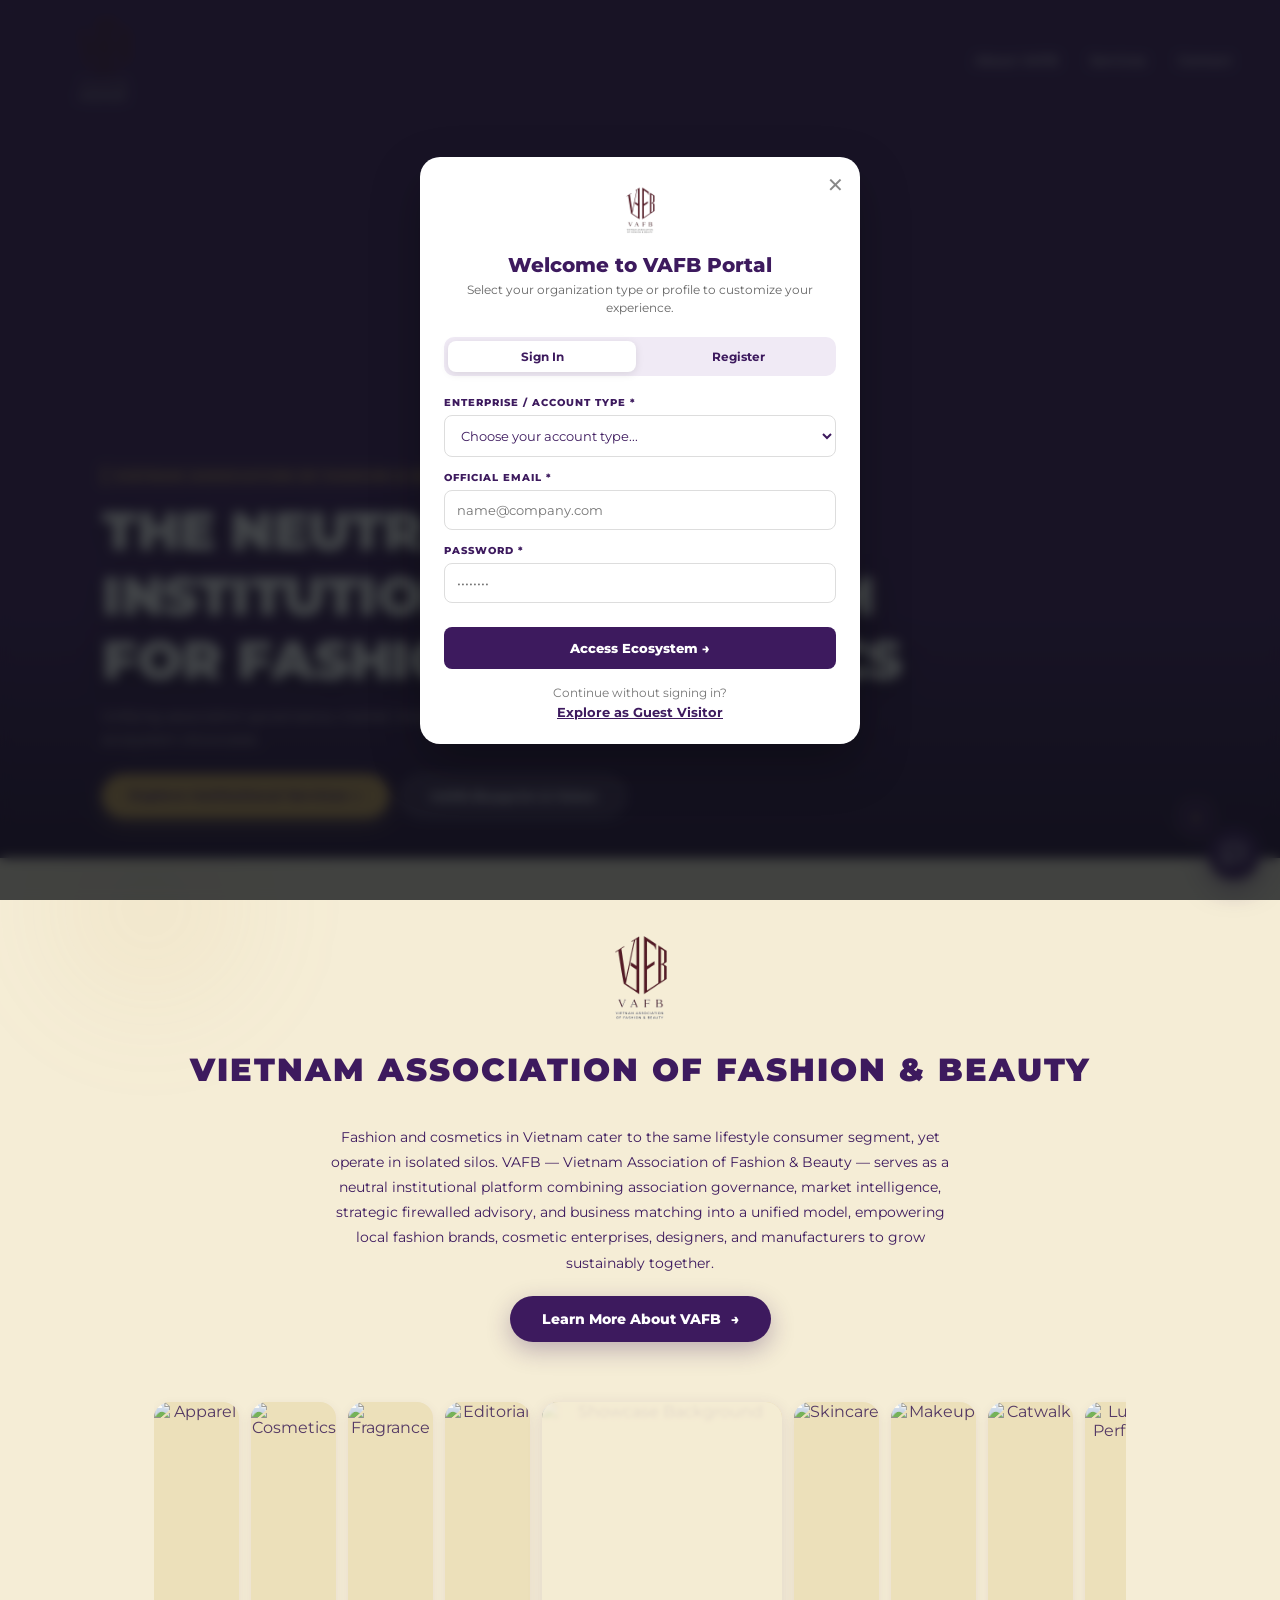
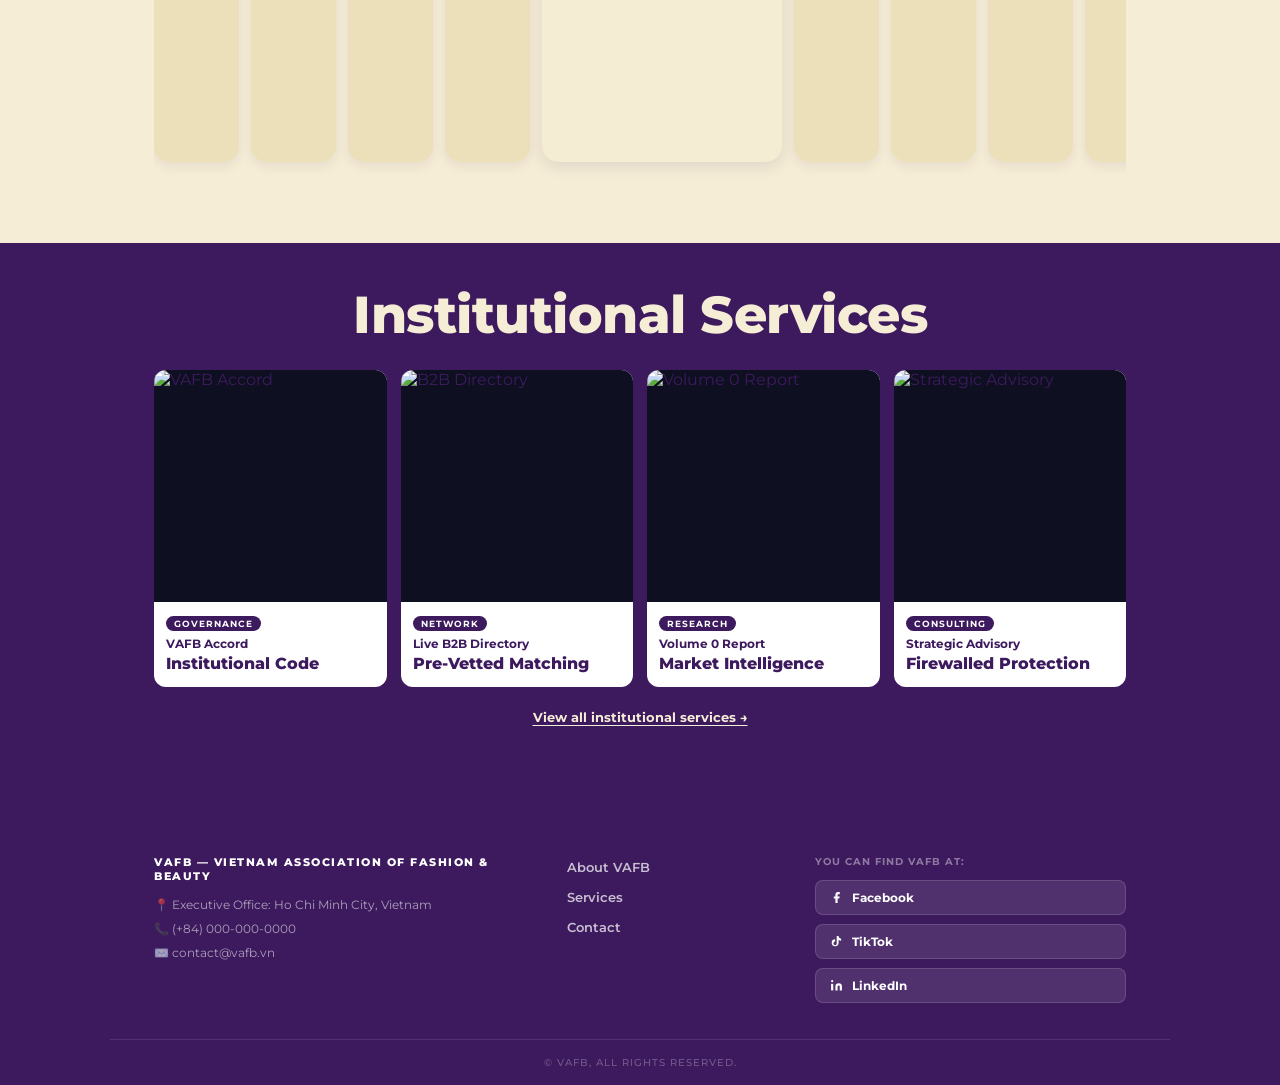
==== commit a1446dad: "Update index.html" ====
--- a/index.html
+++ b/index.html
@@ -8,18 +8,16 @@
 </head>
 <body>
 
-<!-- ═══ NAVBAR VỚI LOGO MỚI ═══ -->
+<!-- ═══ NAVBAR VỚI LOGO MỚI TO NỔI BẬT ═══ -->
 <nav class="navbar" id="navbar">
-  <a href="index.html" class="nav-logo" style="display:flex; align-items:center; gap:14px;">
-    <!-- ĐÃ THAY LOGO SVG BẰNG THẺ IMG -->
-    <img src="ChatGPT Image 17_39_49 30 thg 7, 2026.png" alt="VAFB Logo" style="height: 50px; width: auto; object-fit: contain;">
+  <a href="index.html" class="nav-logo" style="display:flex; align-items:center;">
+    <img src="ChatGPT Image 17_39_49 30 thg 7, 2026.png" alt="VAFB Logo" style="height: 110px; width: auto; object-fit: contain;">
   </a>
   <div class="nav-links">
     <a href="story.html">About VAFB</a>
     <a href="products.html">Services</a>
     <a href="contact.html">Contact</a>
 
-    <!-- AVATAR USER HIỆN KHI ĐĂNG NHẬP / ĐĂNG KÝ XONG (KẾ BÊN CONTACT) -->
     <div class="nav-user-badge" id="navUserBadge" style="display:none;" onclick="location.href='contact.html'">
       <img src="https://images.unsplash.com/photo-1534528741775-53994a69daeb?q=80&w=200&auto=format&fit=crop" alt="User Profile" class="nav-avatar-img" id="navAvatarImg">
       <span class="nav-user-name" id="navUserName">Enterprise</span>
@@ -38,24 +36,21 @@
   <a href="contact.html">Contact</a>
 </div>
 
-<!-- ═══ MODAL ĐĂNG KÝ / ĐĂNG NHẬP (POPUP CHO KHÁCH & DOANH NGHIỆP) ═══ -->
+<!-- ═══ MODAL ĐĂNG KÝ / ĐĂNG NHẬP ═══ -->
 <div class="auth-modal-overlay" id="authModal">
   <div class="auth-modal-card">
     <button class="auth-close-btn" onclick="closeAuthModal()">✕</button>
     <div class="auth-header">
-      <!-- ĐÃ THAY LOGO SVG TRONG POPUP BẰNG THẺ IMG -->
-      <img src="ChatGPT Image 17_39_49 30 thg 7, 2026.png" alt="VAFB Logo" style="height: 45px; width: auto; margin: 0 auto 12px; display: block; object-fit: contain;">
+      <img src="ChatGPT Image 17_39_49 30 thg 7, 2026.png" alt="VAFB Logo" style="height: 60px; width: auto; margin: 0 auto 12px; display: block; object-fit: contain;">
       <h2>Welcome to VAFB Portal</h2>
       <p>Select your organization type or profile to customize your experience.</p>
     </div>
 
-    <!-- Tabs chuyển Đăng nhập / Đăng ký -->
     <div class="auth-tabs">
       <button class="auth-tab active" id="tabLoginBtn" onclick="switchAuthTab('login')">Sign In</button>
       <button class="auth-tab" id="tabRegisterBtn" onclick="switchAuthTab('register')">Register</button>
     </div>
 
-    <!-- Form -->
     <form id="authForm" onsubmit="handleAuthSubmit(event)">
       <div class="auth-group">
         <label>Enterprise / Account Type *</label>
@@ -116,10 +111,8 @@
 <section class="introduce-sec has-stars feather-overlay-home">
   <div class="ctr">
     
-    <!-- HEADER LOGO VAFB TO & CĂN GIỮA NỔI BẬT -->
     <div class="brand-intro-header rv" style="text-align: center;">
-      <!-- ĐÃ THAY LOGO SVG LỚN BẰNG THẺ IMG -->
-      <img src="ChatGPT Image 17_39_49 30 thg 7, 2026.png" alt="VAFB Logo Large" style="height: 90px; width: auto; margin: 0 auto 15px; display: block; object-fit: contain;">
+      <img src="ChatGPT Image 17_39_49 30 thg 7, 2026.png" alt="VAFB Logo Large" style="height: 110px; width: auto; margin: 0 auto 15px; display: block; object-fit: contain;">
       <h1 class="brand-full-name">VIETNAM ASSOCIATION OF FASHION &amp; BEAUTY</h1>
     </div>
 
@@ -130,7 +123,6 @@
       empowering local fashion brands, cosmetic enterprises, designers, and manufacturers to grow sustainably together.
     </p>
 
-    <!-- Nút Learn More to nổi bật -->
     <a href="story.html" class="cta-learn-more-btn rv d2">
       Learn More About VAFB <span class="arr">→</span>
     </a>
--- a/style.css
+++ b/style.css
@@ -6,7 +6,7 @@
   --cream2: #ece0ba;
   --purple: #3d1a5e;
   --purple2: #4e2272;
-  --nav-h: 64px;
+  --nav-h: 120px; /* Tăng chiều cao Navbar để chứa vừa logo lớn */
   --f: 'Montserrat', sans-serif;
 }
 
@@ -48,7 +48,7 @@
 }
 
 /* ═══════════════════════════════
-   NAVBAR
+   NAVBAR & LOGO RESIZING
 ═══════════════════════════════ */
 .navbar {
   position: fixed; top: 0; left: 0; right: 0; z-index: 300;
@@ -58,7 +58,19 @@
 }
 .navbar.scrolled { box-shadow: 0 4px 28px rgba(0,0,0,.4); }
 .nav-logo { display: flex; align-items: center; }
-.vafb-logo-svg { height: 46px; width: auto; display: block; }
+
+/* LOGO KÍCH THƯỚC LỚN NỔI BẬT */
+.nav-logo img, .vafb-logo-svg { 
+  height: 110px !important; 
+  width: auto !important; 
+  display: block; 
+  object-fit: contain;
+  transition: transform 0.3s ease;
+}
+.nav-logo img:hover {
+  transform: scale(1.03);
+}
+
 .nav-links { display: flex; align-items: center; gap: 32px; }
 .nav-links a { color: rgba(255,255,255,.75); font-weight: 600; font-size: 13px; transition: color .2s; }
 .nav-links a:hover, .nav-links a.active { color: #fff; }
@@ -216,7 +228,7 @@
   display: flex; flex-direction: column; align-items: center; justify-content: center;
   text-align: center; margin: 0 auto 24px; padding: 10px 0; width: 100%;
 }
-.vafb-logo-svg-large { height: 64px !important; width: auto; margin-bottom: 12px; }
+.vafb-logo-svg-large { height: 110px !important; width: auto; margin-bottom: 12px; }
 .brand-full-name {
   font-size: clamp(18px, 3.2vw, 32px) !important; font-weight: 900 !important;
   color: var(--purple); letter-spacing: 2px !important; text-align: center; line-height: 1.3;
@@ -490,35 +502,30 @@
 }
 
 @media (max-width: 600px) {
-  :root { --nav-h: 56px; }
+  :root { --nav-h: 80px; }
   
-  /* Navbar Fixes */
   .navbar { padding: 0 16px; }
+  .nav-logo img, .vafb-logo-svg { height: 65px !important; }
   .nav-links { display: none; }
   .burger { display: flex; }
-  .nav-user-name { display: none; } /* Chỉ hiện Avatar trên màn hình cực nhỏ */
+  .nav-user-name { display: none; }
   .nav-user-badge { padding: 4px; border-radius: 50%; }
   
-  /* Layout Padding Guard */
   .ctr { padding: 0 16px; }
   .hero-vafb-overlay { padding: 0 16px 28px; }
   
-  /* Responsive Hero & Buttons */
   .hero-vafb-btns { flex-direction: column; width: 100%; }
   .btn-vafb-gold, .btn-vafb-glass { width: 100%; }
   
-  /* Typography Scale Fixes */
-  .vafb-logo-svg-large { height: 48px !important; }
+  .vafb-logo-svg-large { height: 75px !important; }
   .brand-full-name { font-size: 16px !important; letter-spacing: 1px !important; }
   .hero-vafb-title { font-size: 24px; }
   
-  /* Forms & Grids */
   .fgrid { grid-template-columns: 1fr; }
   .pgrid { grid-template-columns: repeat(2, 1fr); gap: 10px; }
   .footer { padding: 32px 16px 0; }
   .footer-inner { grid-template-columns: 1fr; gap: 24px; }
   
-  /* Chatbot Mobile Full Width Padding Safeguard */
   .chat-panel { 
     right: 12px; 
     left: 12px; 
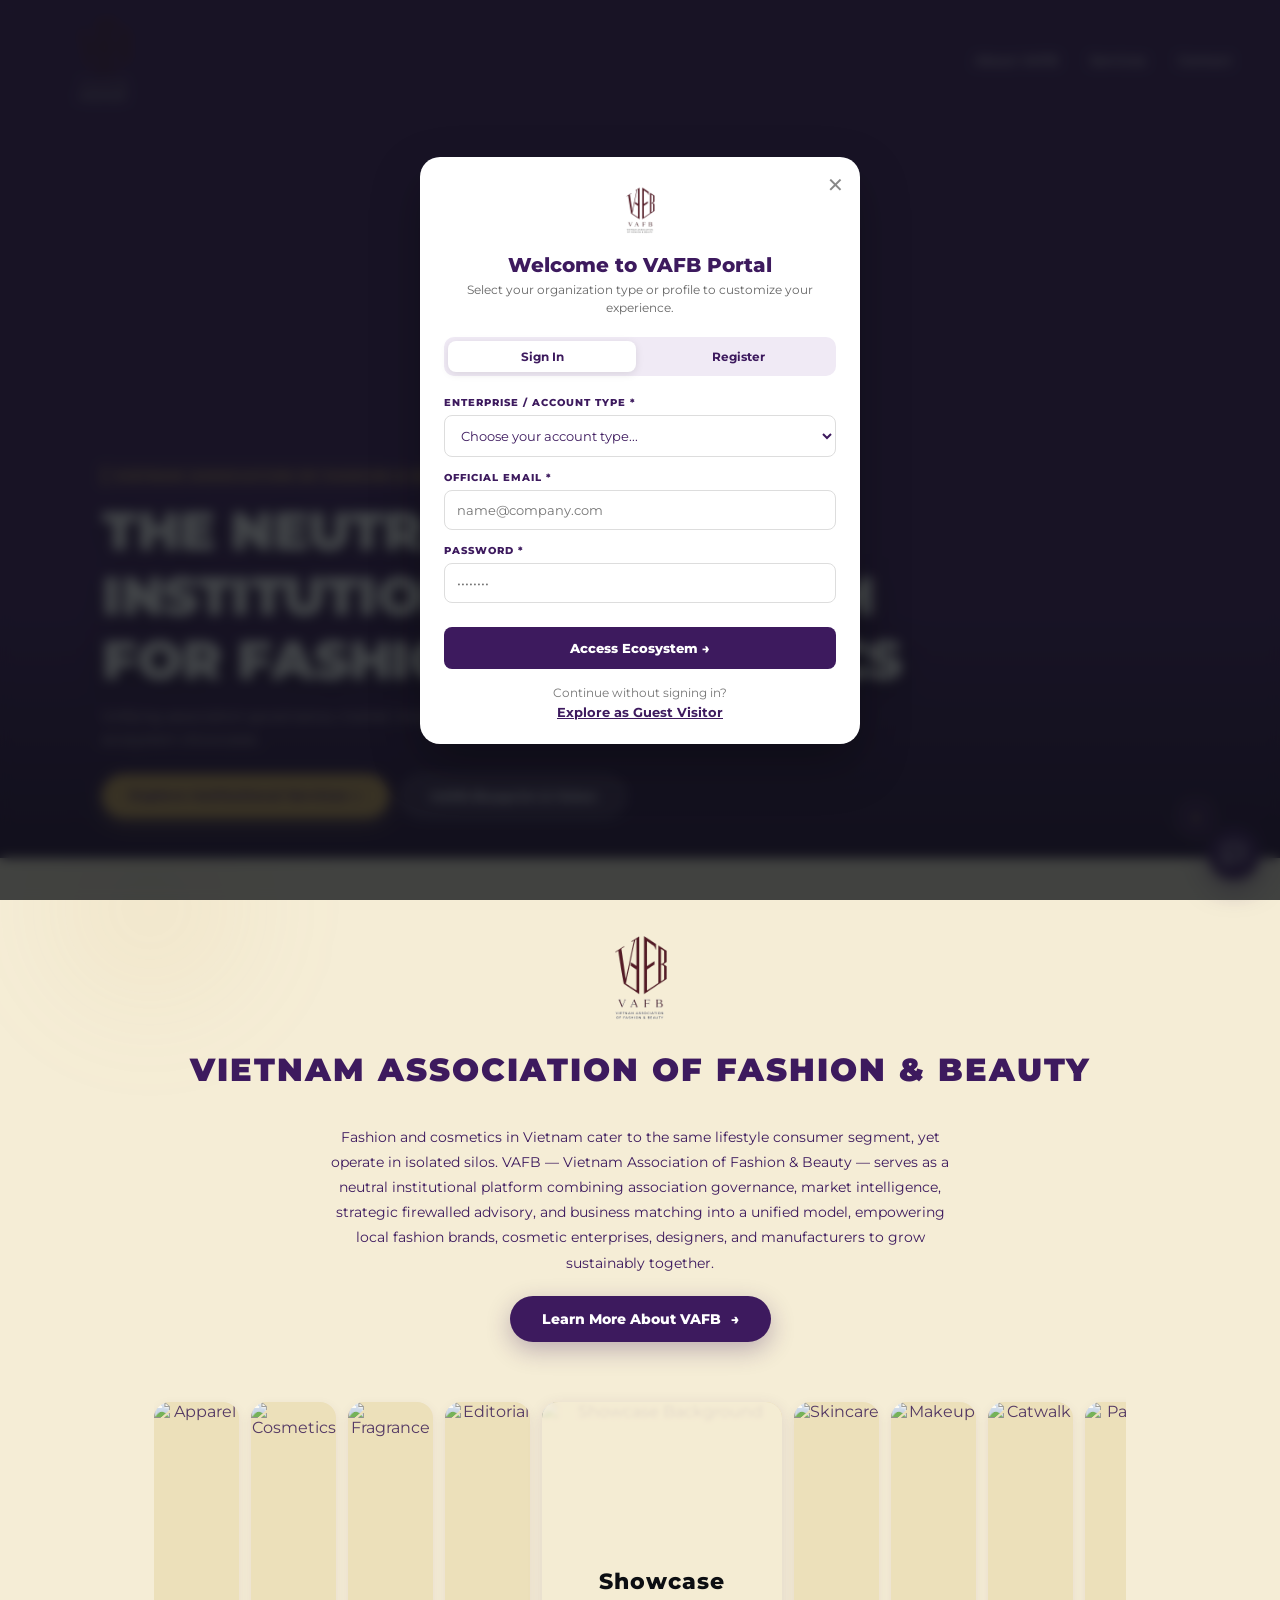
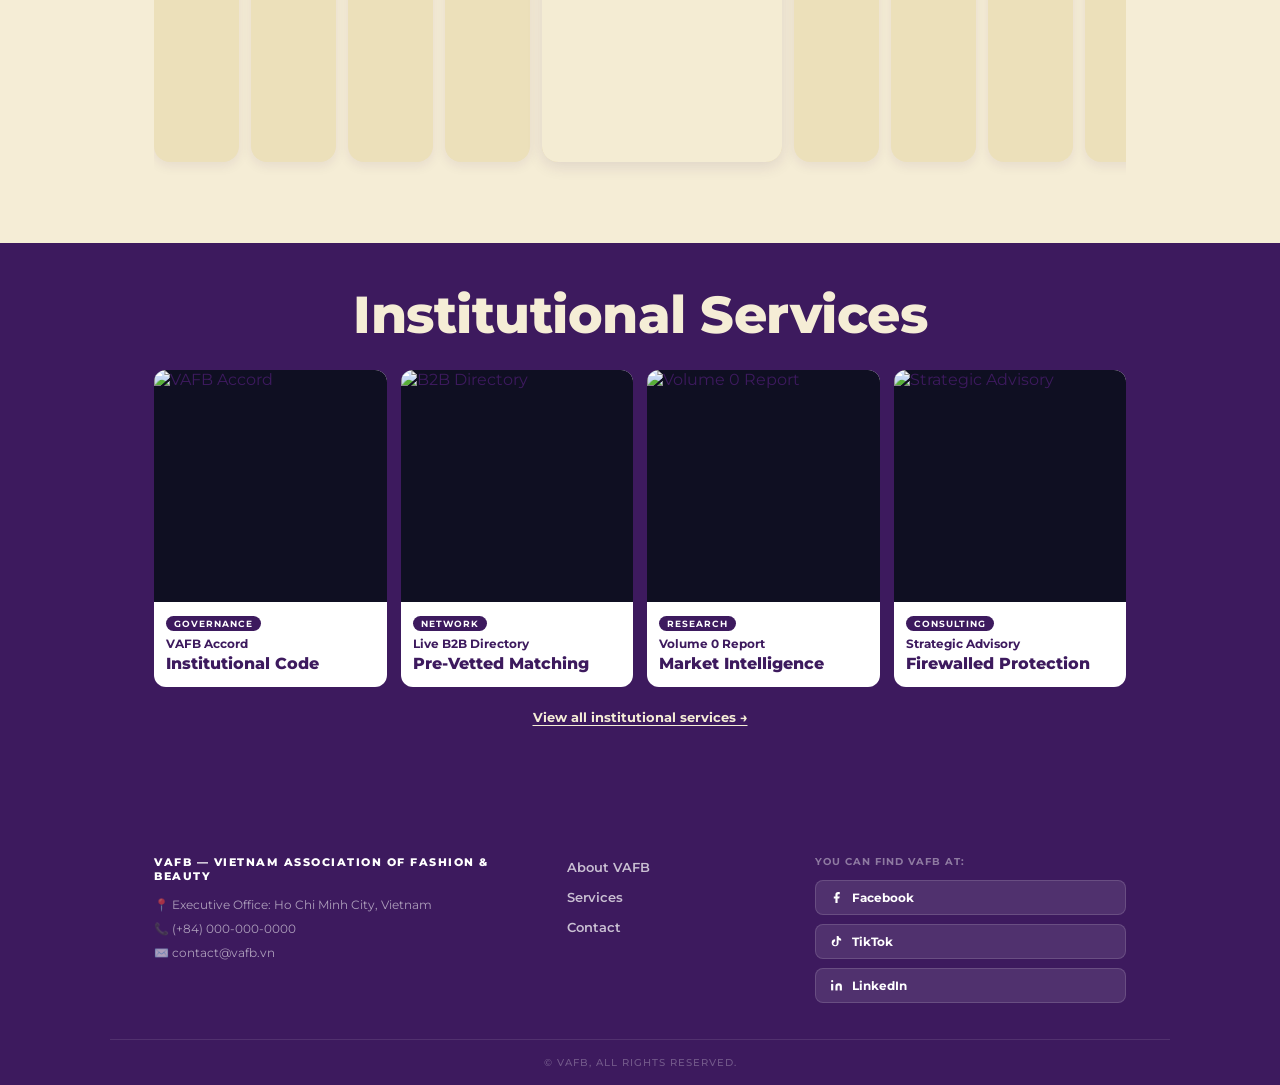
==== commit dd50b24f: "Update index.html" ====
--- a/index.html
+++ b/index.html
@@ -8,7 +8,7 @@
 </head>
 <body>
 
-<!-- ═══ NAVBAR VỚI LOGO MỚI TO NỔI BẬT ═══ -->
+<!-- ═══ NAVBAR VỚI LOGO MỚI KÍCH THƯỚC LỚN ═══ -->
 <nav class="navbar" id="navbar">
   <a href="index.html" class="nav-logo" style="display:flex; align-items:center;">
     <img src="ChatGPT Image 17_39_49 30 thg 7, 2026.png" alt="VAFB Logo" style="height: 110px; width: auto; object-fit: contain;">
@@ -18,6 +18,7 @@
     <a href="products.html">Services</a>
     <a href="contact.html">Contact</a>
 
+    <!-- AVATAR USER HIỆN KHI ĐĂNG NHẬP / ĐĂNG KÝ XONG (KẾ BÊN CONTACT) -->
     <div class="nav-user-badge" id="navUserBadge" style="display:none;" onclick="location.href='contact.html'">
       <img src="https://images.unsplash.com/photo-1534528741775-53994a69daeb?q=80&w=200&auto=format&fit=crop" alt="User Profile" class="nav-avatar-img" id="navAvatarImg">
       <span class="nav-user-name" id="navUserName">Enterprise</span>
@@ -46,11 +47,13 @@
       <p>Select your organization type or profile to customize your experience.</p>
     </div>
 
+    <!-- Tabs chuyển Đăng nhập / Đăng ký -->
     <div class="auth-tabs">
       <button class="auth-tab active" id="tabLoginBtn" onclick="switchAuthTab('login')">Sign In</button>
       <button class="auth-tab" id="tabRegisterBtn" onclick="switchAuthTab('register')">Register</button>
     </div>
 
+    <!-- Form -->
     <form id="authForm" onsubmit="handleAuthSubmit(event)">
       <div class="auth-group">
         <label>Enterprise / Account Type *</label>
@@ -111,6 +114,7 @@
 <section class="introduce-sec has-stars feather-overlay-home">
   <div class="ctr">
     
+    <!-- HEADER LOGO VAFB CĂN GIỮA NỔI BẬT -->
     <div class="brand-intro-header rv" style="text-align: center;">
       <img src="ChatGPT Image 17_39_49 30 thg 7, 2026.png" alt="VAFB Logo Large" style="height: 110px; width: auto; margin: 0 auto 15px; display: block; object-fit: contain;">
       <h1 class="brand-full-name">VIETNAM ASSOCIATION OF FASHION &amp; BEAUTY</h1>
@@ -123,30 +127,36 @@
       empowering local fashion brands, cosmetic enterprises, designers, and manufacturers to grow sustainably together.
     </p>
 
+    <!-- Nút Learn More -->
     <a href="story.html" class="cta-learn-more-btn rv d2">
       Learn More About VAFB <span class="arr">→</span>
     </a>
 
-    <!-- POSTER GALLERY ACCORDION -->
+    <!-- POSTER GALLERY ACCORDION (ĐÃ THAY FRAGRANCE VÀ SKINCARE THÀNH ẢNH MỌI NGƯỜI MEETING/HỌP HÀNH) -->
     <div class="poster-scroll-wrap rv d2">
       <div class="poster-track">
         <div class="poster-item" onclick="location.href='products.html'">
           <img src="https://images.unsplash.com/photo-1515886657613-9f3515b0c78f?q=80&w=800&auto=format&fit=crop" alt="Apparel">
           <div class="poster-item-overlay"><span class="poster-overlay-title">Apparel</span></div>
         </div>
+
         <div class="poster-item" onclick="location.href='products.html'">
           <img src="https://images.unsplash.com/photo-1522337360788-8b13dee7a37e?q=80&w=800&auto=format&fit=crop" alt="Cosmetics">
           <div class="poster-item-overlay"><span class="poster-overlay-title">Cosmetics</span></div>
         </div>
-        <div class="poster-item" onclick="location.href='products.html'">
-          <img src="https://images.unsplash.com/photo-1512496015851-a90fb38ba796?q=80&w=800&auto=format&fit=crop" alt="Fragrance">
+
+        <!-- 1. FRAGRANCE: ĐỔI THÀNH ẢNH BUỔI HỌP/GIAO LƯU ĐỐI TÁC CÔNG TY -->
+        <div class="poster-item" onclick="location.href='products.html'">
+          <img src="https://images.unsplash.com/photo-1556761175-5973dc0f32e7?q=80&w=800&auto=format&fit=crop" alt="Fragrance">
           <div class="poster-item-overlay"><span class="poster-overlay-title">Fragrance</span></div>
         </div>
+
         <div class="poster-item" onclick="location.href='products.html'">
           <img src="https://images.unsplash.com/photo-1490481651871-ab68de25d43d?q=80&w=800&auto=format&fit=crop" alt="Editorial">
           <div class="poster-item-overlay"><span class="poster-overlay-title">Editorial</span></div>
         </div>
         
+        <!-- KHỐI SHOWCASE -->
         <div class="poster-item showcase-card" onclick="location.href='products.html#showcase'">
           <img src="https://images.unsplash.com/photo-1469334031218-e382a71b716b?q=80&w=800&auto=format&fit=crop" alt="Showcase Background" class="showcase-bg-img">
           <div class="showcase-overlay-box">
@@ -154,28 +164,27 @@
           </div>
         </div>
 
-        <div class="poster-item" onclick="location.href='products.html'">
-          <img src="https://images.unsplash.com/photo-1588405748880-12d1d2a59f75?q=80&w=800&auto=format&fit=crop" alt="Skincare">
+        <!-- 2. SKINCARE: ĐỔI THÀNH ẢNH THẢO LUẬN/MEETING NHÓM SANG TRỌNG -->
+        <div class="poster-item" onclick="location.href='products.html'">
+          <img src="https://images.unsplash.com/photo-1517245386807-bb43f82c33c4?q=80&w=800&auto=format&fit=crop" alt="Skincare">
           <div class="poster-item-overlay"><span class="poster-overlay-title">Skincare</span></div>
         </div>
+
         <div class="poster-item" onclick="location.href='products.html'">
           <img src="https://images.unsplash.com/photo-1534528741775-53994a69daeb?q=80&w=800&auto=format&fit=crop" alt="Makeup">
           <div class="poster-item-overlay"><span class="poster-overlay-title">Makeup</span></div>
         </div>
+
         <div class="poster-item" onclick="location.href='products.html'">
           <img src="https://images.unsplash.com/photo-1529139574466-a303027c1d8b?q=80&w=800&auto=format&fit=crop" alt="Catwalk">
           <div class="poster-item-overlay"><span class="poster-overlay-title">Catwalk</span></div>
         </div>
 
         <div class="poster-item" onclick="location.href='products.html'">
-          <img src="https://images.unsplash.com/photo-1583241800698-e8ab01c85b27?q=80&w=800&auto=format&fit=crop" alt="Luxury Perfume">
-          <div class="poster-item-overlay"><span class="poster-overlay-title">Luxury Perfume</span></div>
-        </div>
-
-        <div class="poster-item" onclick="location.href='products.html'">
           <img src="https://images.unsplash.com/photo-1596462502278-27bfdc403348?q=80&w=800&auto=format&fit=crop" alt="Palette">
           <div class="poster-item-overlay"><span class="poster-overlay-title">Beauty Kit</span></div>
         </div>
+
         <div class="poster-item" onclick="location.href='products.html'">
           <img src="https://images.unsplash.com/photo-1517841905240-472988babdf9?q=80&w=800&auto=format&fit=crop" alt="Networking">
           <div class="poster-item-overlay"><span class="poster-overlay-title">Networking</span></div>
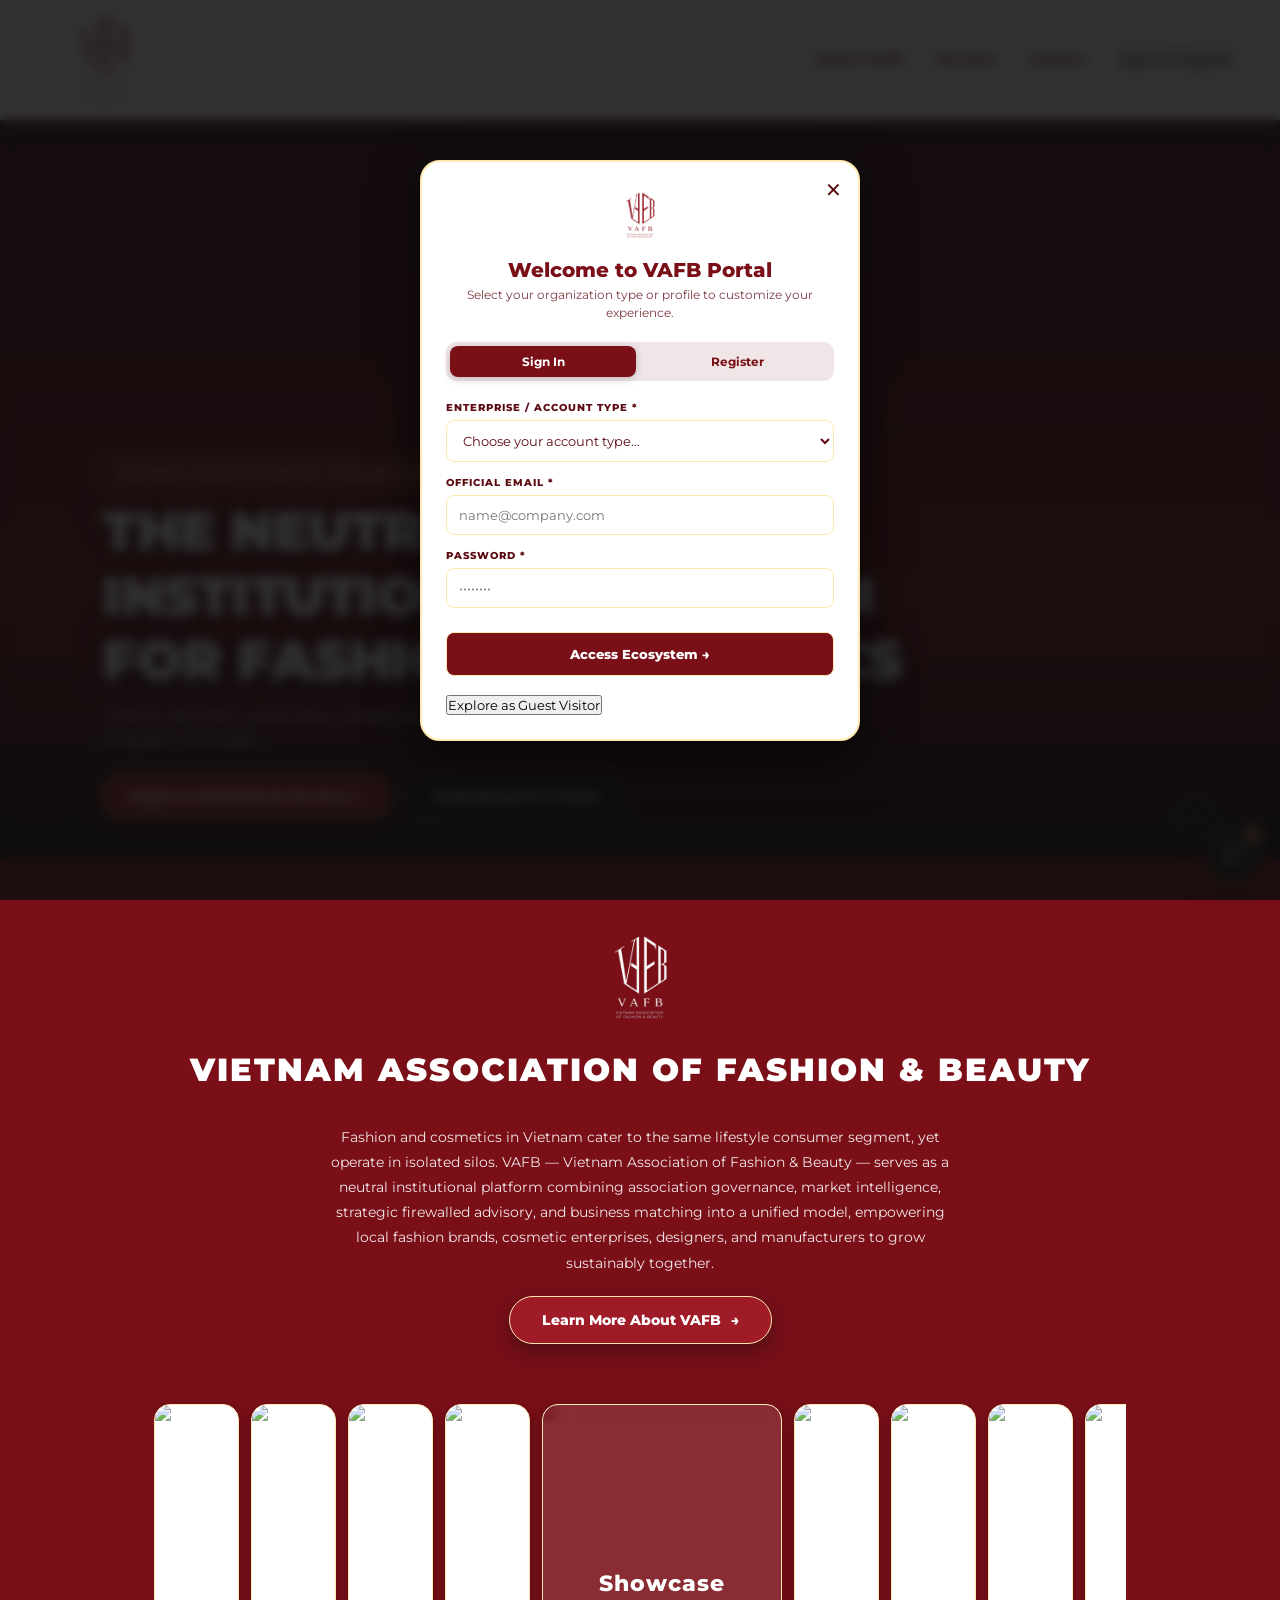
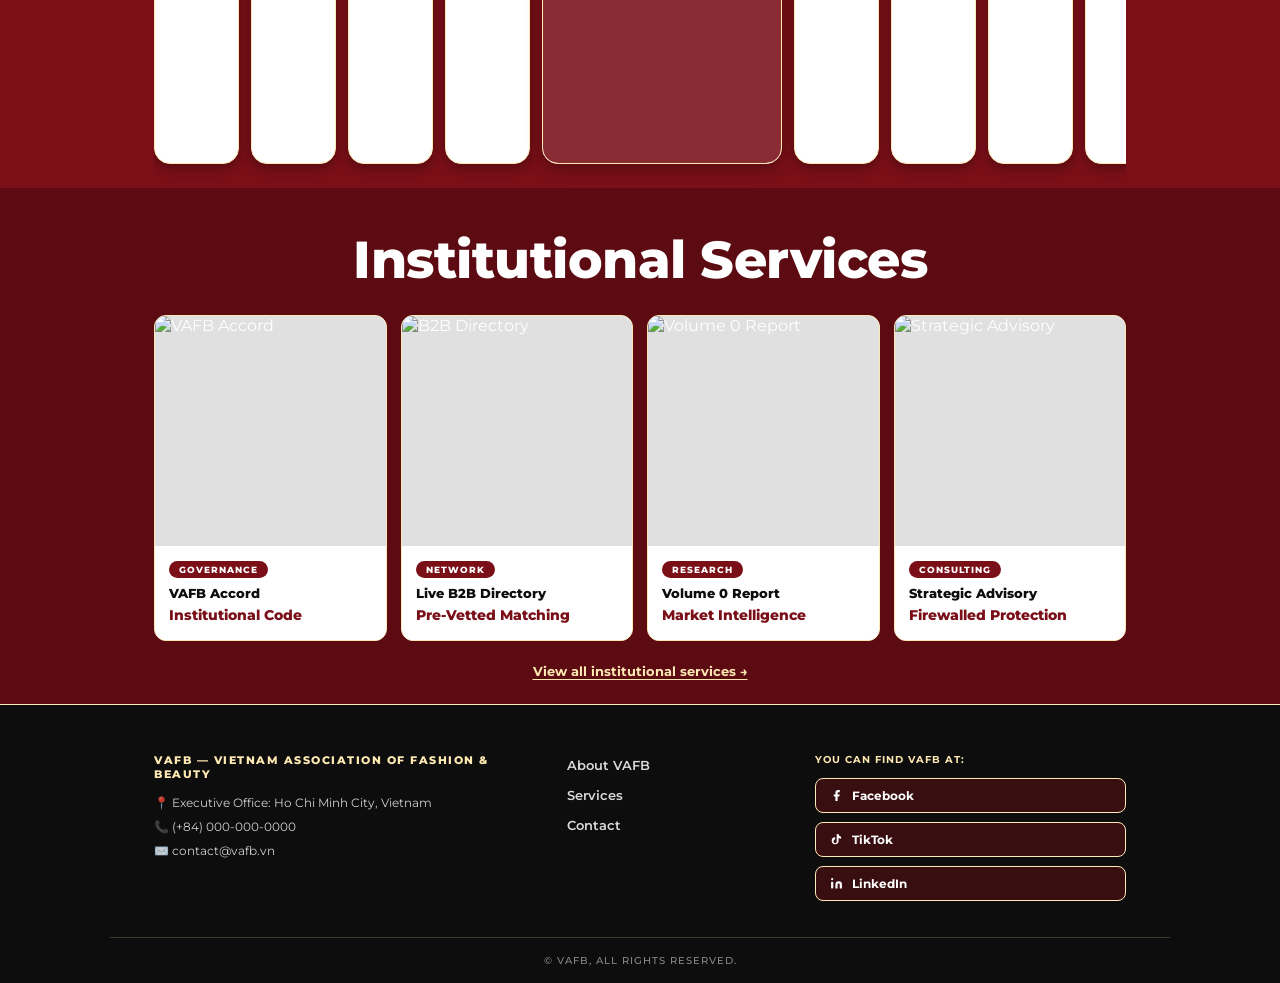
==== commit e923b01a: "Update index.html" ====
--- a/index.html
+++ b/index.html
@@ -17,6 +17,9 @@
     <a href="story.html">About VAFB</a>
     <a href="products.html">Services</a>
     <a href="contact.html">Contact</a>
+
+    <!-- [BỔ SUNG MỚI]: Nút Đăng nhập / Đăng ký góc phải -->
+    <button class="nav-auth-btn" id="navAuthBtn" onclick="openAuthModal()">Sign In / Register</button>
 
     <!-- AVATAR USER HIỆN KHI ĐĂNG NHẬP / ĐĂNG KÝ XONG (KẾ BÊN CONTACT) -->
     <div class="nav-user-badge" id="navUserBadge" style="display:none;" onclick="location.href='contact.html'">
@@ -132,7 +135,7 @@
       Learn More About VAFB <span class="arr">→</span>
     </a>
 
-    <!-- POSTER GALLERY ACCORDION (ĐÃ THAY FRAGRANCE VÀ SKINCARE THÀNH ẢNH MỌI NGƯỜI MEETING/HỌP HÀNH) -->
+    <!-- POSTER GALLERY ACCORDION -->
     <div class="poster-scroll-wrap rv d2">
       <div class="poster-track">
         <div class="poster-item" onclick="location.href='products.html'">
@@ -145,7 +148,6 @@
           <div class="poster-item-overlay"><span class="poster-overlay-title">Cosmetics</span></div>
         </div>
 
-        <!-- 1. FRAGRANCE: ĐỔI THÀNH ẢNH BUỔI HỌP/GIAO LƯU ĐỐI TÁC CÔNG TY -->
         <div class="poster-item" onclick="location.href='products.html'">
           <img src="https://images.unsplash.com/photo-1556761175-5973dc0f32e7?q=80&w=800&auto=format&fit=crop" alt="Fragrance">
           <div class="poster-item-overlay"><span class="poster-overlay-title">Fragrance</span></div>
@@ -164,7 +166,6 @@
           </div>
         </div>
 
-        <!-- 2. SKINCARE: ĐỔI THÀNH ẢNH THẢO LUẬN/MEETING NHÓM SANG TRỌNG -->
         <div class="poster-item" onclick="location.href='products.html'">
           <img src="https://images.unsplash.com/photo-1517245386807-bb43f82c33c4?q=80&w=800&auto=format&fit=crop" alt="Skincare">
           <div class="poster-item-overlay"><span class="poster-overlay-title">Skincare</span></div>
--- a/style.css
+++ b/style.css
@@ -1,16 +1,27 @@
 @import url('https://fonts.googleapis.com/css2?family=Montserrat:ital,wght@0,400;0,600;0,700;0,800;0,900;1,700&display=swap');
 
-/* ─── Variables ─── */
+/* ─── COLOR PALETTE VARIABLES (TỶ LỆ 50% ĐỎ - 30% TRẮNG - 10% BEIGE - 10% ĐEN) ─── */
 :root {
-  --cream: #f5edd6;
-  --cream2: #ece0ba;
-  --purple: #3d1a5e;
-  --purple2: #4e2272;
-  --nav-h: 120px; /* Tăng chiều cao Navbar để chứa vừa logo lớn */
+  /* Tông Đỏ Garnet Burgundy (50% diện tích) */
+  --red-main: #7A0F18;      
+  --red-dark: #5C0B12;      
+  --red-bright: #9E1B27;    
+
+  /* Trắng Pearl White sạch sẽ (30%) */
+  --white-pearl: #FFFFFF;   
+  --white-bg: #FFF8E1;
+
+  /* Beige Champagne (10% - Viền tinh tế, Badge, Highlight) */
+  --beige-champagne: #FFE9B3;
+
+  /* Elegant Black (10% - Footer, Lớp phủ) */
+  --black-elegant: #0D0D0D;
+
+  --nav-h: 120px;
   --f: 'Montserrat', sans-serif;
 }
 
-/* ─── Reset & Mobile Guard ─── */
+/* ─── Reset ─── */
 *, *::before, *::after { 
   box-sizing: border-box; 
   margin: 0; 
@@ -22,8 +33,8 @@
 }
 body { 
   font-family: var(--f); 
-  background: var(--cream); 
-  color: var(--purple); 
+  background: var(--red-main); 
+  color: var(--white-pearl); 
   overflow-x: hidden; 
   width: 100%;
   position: relative;
@@ -36,8 +47,8 @@
 a { text-decoration: none; color: inherit; }
 button { font-family: var(--f); cursor: pointer; }
 ::-webkit-scrollbar { width: 5px; }
-::-webkit-scrollbar-track { background: var(--cream); }
-::-webkit-scrollbar-thumb { background: var(--purple); border-radius: 3px; }
+::-webkit-scrollbar-track { background: var(--red-dark); }
+::-webkit-scrollbar-thumb { background: var(--beige-champagne); border-radius: 3px; }
 
 /* ─── Layout ─── */
 .ctr { 
@@ -48,44 +59,55 @@
 }
 
 /* ═══════════════════════════════
-   NAVBAR & LOGO RESIZING
+   NAVBAR (NỀN TRẮNG PEARL WHITE - CHỮ ĐỎ - LOGO MÀU ĐỎ GARNET)
 ═══════════════════════════════ */
 .navbar {
   position: fixed; top: 0; left: 0; right: 0; z-index: 300;
-  height: var(--nav-h); background: var(--purple);
+  height: var(--nav-h); 
+  background: var(--white-pearl) !important; /* Đổi nền Navbar thành Trắng */
+  border-bottom: 2px solid var(--beige-champagne);
   display: flex; align-items: center; justify-content: space-between;
   padding: 0 48px; transition: box-shadow .3s;
 }
-.navbar.scrolled { box-shadow: 0 4px 28px rgba(0,0,0,.4); }
+.navbar.scrolled { box-shadow: 0 4px 20px rgba(0,0,0,.15); }
 .nav-logo { display: flex; align-items: center; }
 
-/* LOGO KÍCH THƯỚC LỚN NỔI BẬT */
-.nav-logo img, .vafb-logo-svg { 
+/* RIÊNG LOGO TOOLBAR NAVBAR: ĐỔI THÀNH MÀU ĐỎ GARNET BURGUNDY */
+.nav-logo img { 
   height: 110px !important; 
   width: auto !important; 
   display: block; 
   object-fit: contain;
+  filter: brightness(0) saturate(100%) invert(12%) sepia(85%) saturate(3800%) hue-rotate(345deg) brightness(80%) !important; /* Lọc logo nét đen sang MÀU ĐỎ BURGUNDY */
   transition: transform 0.3s ease;
 }
-.nav-logo img:hover {
-  transform: scale(1.03);
-}
-
+.nav-logo img:hover { transform: scale(1.03); }
+
+/* CHỮ MENU MÀU ĐỎ GARNET BURGUNDY */
 .nav-links { display: flex; align-items: center; gap: 32px; }
-.nav-links a { color: rgba(255,255,255,.75); font-weight: 600; font-size: 13px; transition: color .2s; }
-.nav-links a:hover, .nav-links a.active { color: #fff; }
-
+.nav-links a { 
+  color: var(--red-main) !important; 
+  font-weight: 700; 
+  font-size: 13.5px; 
+  transition: color .2s; 
+}
+.nav-links a:hover, .nav-links a.active { 
+  color: var(--red-bright) !important; 
+}
+
+/* User Badge khi nền trắng */
 .nav-user-badge {
   display: flex; align-items: center; gap: 10px;
-  background: rgba(203, 162, 88, 0.18); border: 1px solid #CBA258;
+  background: rgba(122, 15, 24, 0.08); 
+  border: 1px solid var(--red-main);
   padding: 5px 14px 5px 6px; border-radius: 50px; cursor: pointer; transition: all 0.3s ease;
 }
-.nav-user-badge:hover { background: rgba(203, 162, 88, 0.35); }
-.nav-avatar-img { width: 32px; height: 32px; border-radius: 50%; object-fit: cover; border: 1.5px solid #CBA258; }
-.nav-user-name { color: #fff; font-size: 12px; font-weight: 700; letter-spacing: 0.5px; }
+.nav-user-badge:hover { background: rgba(122, 15, 24, 0.18); }
+.nav-avatar-img { width: 32px; height: 32px; border-radius: 50%; object-fit: cover; border: 1.5px solid var(--red-main); }
+.nav-user-name { color: var(--red-main) !important; font-size: 12px; font-weight: 700; letter-spacing: 0.5px; }
 
 .burger { display: none; flex-direction: column; gap: 5px; background: none; border: none; padding: 6px; }
-.burger span { display: block; width: 22px; height: 2px; background: #fff; border-radius: 2px; transition: transform .3s, opacity .3s; }
+.burger span { display: block; width: 22px; height: 2px; background: var(--red-main) !important; border-radius: 2px; transition: transform .3s, opacity .3s; }
 .burger.open span:nth-child(1) { transform: translateY(7px) rotate(45deg); }
 .burger.open span:nth-child(2) { opacity: 0; }
 .burger.open span:nth-child(3) { transform: translateY(-7px) rotate(-45deg); }
@@ -93,402 +115,356 @@
 .mob-menu {
   display: none; position: fixed;
   top: var(--nav-h); left: 0; right: 0; bottom: 0; z-index: 299;
-  background: var(--purple);
+  background: var(--white-pearl); border-top: 1px solid var(--beige-champagne);
   flex-direction: column; align-items: center; justify-content: center; gap: 32px;
   opacity: 0; transition: opacity .25s; padding: 24px;
 }
 .mob-menu.show { display: flex; }
 .mob-menu.open { opacity: 1; }
-.mob-menu a { color: #fff; font-weight: 800; font-size: 24px; letter-spacing: -0.5px; }
-
-/* ═══════════════════════════════
-   BACKGROUND ASSETS & EFFECTS
-═══════════════════════════════ */
-.has-stars { position: relative; overflow: hidden; }
-.has-stars::before {
-  content: ''; position: absolute; inset: 0; z-index: 1; pointer-events: none;
-  background-image:
-    url('images/sao.png'), url('images/sao.png'), url('images/sao.png'), url('images/sao.png'), 
-    url('images/sao.png'), url('images/sao.png'), url('images/sao.png'), url('images/sao.png'), 
-    url('images/sao.png'), url('images/sao.png'), url('images/sao.png'), url('images/sao.png');
-  background-repeat: no-repeat;
-  background-size:
-    36px, 12px, 32px, 18px, 10px, 28px, 14px, 34px, 20px, 11px, 26px, 20px;
-  background-position:
-    4% 10%, 15% 6%, 28% 18%, 40% 3%, 52% 8%, 68% 14%, 78% 5%, 88% 22%, 95% 48%, 90% 68%, 75% 78%, 60% 88%;
-  animation: starsAnim 7s ease-in-out infinite alternate; opacity: .5;
-}
-.has-stars-dark::before { filter: brightness(0) invert(1); opacity: .15; }
-@keyframes starsAnim { from { opacity: .4; transform: scale(1); } to { opacity: .65; transform: scale(1.015); } }
-
-.wave-down {
-  width: 100%; height: 60px; position: relative; z-index: 2;
-  background: url('images/sóng.png') center bottom / 100% 100% no-repeat;
-  filter: brightness(0) saturate(100%) invert(8%) sepia(55%) saturate(2000%) hue-rotate(255deg) brightness(58%);
-  margin-bottom: -3px;
-}
-.wave-up {
-  width: 100%; height: 60px; position: relative; z-index: 2;
-  background: url('images/chảy.png') center bottom / 100% 100% no-repeat;
-  filter: brightness(0) saturate(100%) invert(97%) sepia(16%) saturate(300%) hue-rotate(2deg) brightness(104%);
-  margin-bottom: -3px;
-}
-.has-shards { position: relative; overflow: hidden; }
-.has-shards::after {
-  content: ''; position: absolute; inset: 0; z-index: 1; pointer-events: none;
-  background-image: url('images/vụn.png'), url('images/vụn.png'), url('images/vụn.png');
-  background-repeat: no-repeat; background-size: 80px, 60px, 50px;
-  background-position: 98% -2%, 88% 6%, 76% -1%;
-  filter: brightness(0) saturate(100%) invert(8%) sepia(55%) saturate(2000%) hue-rotate(255deg) brightness(58%);
-  opacity: .1; animation: shardsAnim 10s ease-in-out infinite alternate;
-}
-.has-shards-bl::before {
-  content: ''; position: absolute; inset: 0; z-index: 1; pointer-events: none;
-  background-image: url('images/vụn.png'), url('images/vụn.png');
-  background-repeat: no-repeat; background-size: 70px, 55px;
-  background-position: -2% 65%, 7% 82%;
-  filter: brightness(0) saturate(100%) invert(8%) sepia(55%) saturate(2000%) hue-rotate(255deg) brightness(58%);
-  opacity: .1; animation: shardsAnim 12s ease-in-out infinite alternate-reverse;
-}
-@keyframes shardsAnim { from{transform:translate(0,0) rotate(0deg)} to{transform:translate(5px,-8px) rotate(4deg)} }
-
-/* ═══════════════════════════════
-   ANIMATIONS
-═══════════════════════════════ */
-.rv { opacity: 0; transform: translateY(26px); transition: opacity .7s ease, transform .7s ease; }
-.rv.in { opacity: 1; transform: translateY(0); }
-.rv.d1 { transition-delay: .1s; } .rv.d2 { transition-delay: .2s; }
-.rv.d3 { transition-delay: .3s; } .rv.d4 { transition-delay: .4s; }
-@keyframes bob { 0%,100%{transform:translateY(0)} 50%{transform:translateY(-12px)} }
-.bob { animation: bob 4.0s ease-in-out infinite; }
-.bob2 { animation: bob 5.2s ease-in-out infinite; animation-delay: 1.4s; }
-.bob3 { animation: bob 3.8s ease-in-out infinite; animation-delay: .75s; }
-.bob4 { animation: bob 4.8s ease-in-out infinite; animation-delay: 2.1s; }
-
-/* ═══════════════════════════════
-   VAFB HERO BANNER
+.mob-menu a { color: var(--red-main) !important; font-weight: 800; font-size: 24px; }
+
+/* ═══════════════════════════════
+   HERO BANNER
 ═══════════════════════════════ */
 .hero-banner-vafb {
   position: relative; width: 100%; height: 82vh; min-height: 480px; max-height: 780px;
-  overflow: hidden; background: var(--purple); margin-top: var(--nav-h);
+  overflow: hidden; background: var(--red-dark); margin-top: var(--nav-h);
 }
 .hero-video-bg, .hero-img-bg {
   width: 100%; height: 100%; object-fit: cover; object-position: center;
-  position: absolute; inset: 0; filter: brightness(0.9) contrast(1.05);
+  position: absolute; inset: 0; filter: brightness(0.75) contrast(1.1);
 }
 .hero-vafb-overlay {
   position: absolute; inset: 0;
-  background: linear-gradient(180deg, rgba(61, 26, 94, 0.35) 0%, rgba(61, 26, 94, 0.72) 65%, rgba(30, 10, 50, 0.95) 100%);
+  background: linear-gradient(180deg, rgba(13, 13, 13, 0.45) 0%, rgba(122, 15, 24, 0.78) 65%, rgba(13, 13, 13, 0.95) 100%);
   display: flex; flex-direction: column; justify-content: flex-end;
   padding: 0 8% 40px; z-index: 2;
 }
 .hero-vafb-content { max-width: 820px; }
 .hero-vafb-tag {
-  display: inline-block; color: #CBA258; font-size: 11px; font-weight: 800; letter-spacing: 2px;
-  text-transform: uppercase; margin-bottom: 12px; background: rgba(203, 162, 88, 0.12);
-  padding: 4px 12px; border-radius: 4px; border-left: 2px solid #CBA258;
+  display: inline-block; color: var(--beige-champagne); font-size: 11px; font-weight: 800; letter-spacing: 2px;
+  text-transform: uppercase; margin-bottom: 12px; background: rgba(122, 15, 24, 0.6);
+  padding: 6px 14px; border-radius: 4px; border: 1px solid var(--beige-champagne);
 }
 .hero-vafb-title {
-  font-size: clamp(24px, 4.8vw, 54px); font-weight: 900; color: #ffffff; line-height: 1.2;
+  font-size: clamp(24px, 4.8vw, 54px); font-weight: 900; color: var(--white-pearl); line-height: 1.2;
   letter-spacing: -0.5px; margin-bottom: 12px; font-family: 'Montserrat', sans-serif;
-  text-shadow: 0 4px 24px rgba(0,0,0,0.6);
-}
-.hero-vafb-sub { font-size: 14px; color: var(--cream); opacity: 0.88; line-height: 1.6; margin-bottom: 24px; max-width: 640px; }
+  text-shadow: 0 4px 24px rgba(0,0,0,0.8);
+}
+.hero-vafb-sub { font-size: 14px; color: var(--white-pearl); opacity: 0.9; line-height: 1.6; margin-bottom: 24px; max-width: 640px; }
 .hero-vafb-btns { display: flex; gap: 12px; flex-wrap: wrap; }
 
 .btn-vafb-gold {
-  background: #CBA258; color: #3d1a5e !important; font-weight: 800; font-size: 13px;
+  background: var(--red-bright); color: var(--white-pearl) !important; font-weight: 800; font-size: 13px;
   padding: 13px 28px; border-radius: 50px; letter-spacing: 0.5px; text-align: center;
-  transition: all 0.3s cubic-bezier(0.25, 1, 0.5, 1); box-shadow: 0 6px 20px rgba(203, 162, 88, 0.35);
-}
-.btn-vafb-gold:hover { background: #fff; transform: translateY(-3px); box-shadow: 0 10px 28px rgba(255, 255, 255, 0.4); }
+  border: 1.5px solid var(--beige-champagne);
+  transition: all 0.3s cubic-bezier(0.25, 1, 0.5, 1); box-shadow: 0 6px 20px rgba(122, 15, 24, 0.5);
+}
+.btn-vafb-gold:hover { background: var(--red-main); transform: translateY(-3px); border-color: #fff; }
 
 .btn-vafb-glass {
-  background: rgba(255, 255, 255, 0.12); color: #ffffff !important; text-align: center;
-  border: 1px solid rgba(255, 255, 255, 0.35); backdrop-filter: blur(10px);
+  background: rgba(13, 13, 13, 0.5); color: var(--white-pearl) !important; text-align: center;
+  border: 1.5px solid var(--beige-champagne); backdrop-filter: blur(10px);
   font-weight: 700; font-size: 13px; padding: 13px 28px; border-radius: 50px; transition: all 0.3s ease;
 }
-.btn-vafb-glass:hover { background: rgba(255, 255, 255, 0.25); border-color: #ffffff; transform: translateY(-3px); }
+.btn-vafb-glass:hover { background: var(--red-dark); transform: translateY(-3px); }
 
 .hero-video-ctrl {
-  position: absolute; bottom: 20px; right: 5%; background: rgba(61, 26, 94, 0.6);
-  border: 1px solid rgba(203, 162, 88, 0.5); color: #CBA258; width: 40px; height: 40px;
+  position: absolute; bottom: 20px; right: 5%; background: var(--black-elegant);
+  border: 1px solid var(--beige-champagne); color: var(--beige-champagne); width: 40px; height: 40px;
   border-radius: 50%; backdrop-filter: blur(8px); cursor: pointer; display: flex;
   align-items: center; justify-content: center; font-size: 14px; transition: all 0.3s ease; z-index: 3;
 }
-.hero-video-ctrl:hover { background: #CBA258; color: #3d1a5e; transform: scale(1.08); }
+.hero-video-ctrl:hover { background: var(--red-bright); color: #fff; transform: scale(1.08); }
 
 /* ═══════════════════════════════
    INTRODUCE SECTION & POSTER GALLERY
 ═══════════════════════════════ */
-.introduce-sec { background: var(--cream); padding: 56px 0 0; }
+.introduce-sec { background: var(--red-main); padding: 56px 0 0; }
 .introduce-sec .ctr { text-align: center; display: flex; flex-direction: column; align-items: center; }
 
 .brand-intro-header {
   display: flex; flex-direction: column; align-items: center; justify-content: center;
   text-align: center; margin: 0 auto 24px; padding: 10px 0; width: 100%;
 }
-.vafb-logo-svg-large { height: 110px !important; width: auto; margin-bottom: 12px; }
+
+/* LOGO Ở GIỮA TRANG CHỦ: VẪN GIỮ MÀU TRẮNG TINH VÀ KÍCH THƯỚC 260PX HOÀNH TRÁNG */
+.vafb-logo-svg-large { 
+  height: 260px !important; 
+  width: auto !important; 
+  margin: 0 auto 20px !important; 
+  display: block;
+  filter: brightness(0) invert(1) !important; /* Giữ màu TRẮNG cho logo giữa trang */
+}
+
 .brand-full-name {
   font-size: clamp(18px, 3.2vw, 32px) !important; font-weight: 900 !important;
-  color: var(--purple); letter-spacing: 2px !important; text-align: center; line-height: 1.3;
-}
-
-.intro-body { font-size: 14px; line-height: 1.8; opacity: .78; max-width: 620px; margin-bottom: 20px; position: relative; z-index: 3; }
+  color: var(--white-pearl); letter-spacing: 2px !important; text-align: center; line-height: 1.3;
+}
+
+.intro-body { font-size: 14px; line-height: 1.8; color: var(--white-pearl); opacity: .9; max-width: 620px; margin-bottom: 20px; position: relative; z-index: 3; }
 
 .cta-learn-more-btn {
-  display: inline-flex; align-items: center; justify-content: center; gap: 10px; background: var(--purple);
-  color: #fff !important; font-size: 14px; font-weight: 800; padding: 14px 32px;
-  border-radius: 50px; box-shadow: 0 8px 24px rgba(61,26,94,0.3); transition: all 0.3s cubic-bezier(0.25, 1, 0.5, 1);
+  display: inline-flex; align-items: center; justify-content: center; gap: 10px; background: var(--red-bright);
+  color: var(--white-pearl) !important; font-size: 14px; font-weight: 800; padding: 14px 32px;
+  border-radius: 50px; border: 1.5px solid var(--beige-champagne);
+  box-shadow: 0 8px 24px rgba(13, 13, 13, 0.4); transition: all 0.3s cubic-bezier(0.25, 1, 0.5, 1);
   margin-bottom: 24px; position: relative; z-index: 3;
 }
-.cta-learn-more-btn:hover { background: var(--purple2); transform: translateY(-3px) scale(1.02); box-shadow: 0 14px 32px rgba(61,26,94,0.4); }
+.cta-learn-more-btn:hover { background: var(--red-dark); transform: translateY(-3px) scale(1.02); }
 
 .poster-scroll-wrap {
   width: 100%; overflow-x: auto; padding: 12px 0 24px; margin-top: 24px; scroll-behavior: smooth;
-  scrollbar-width: thin; scrollbar-color: var(--purple) rgba(61,26,94,.05); position: relative; z-index: 3;
+  scrollbar-width: thin; scrollbar-color: var(--beige-champagne) var(--red-dark); position: relative; z-index: 3;
   -webkit-overflow-scrolling: touch;
 }
 .poster-scroll-wrap::-webkit-scrollbar { height: 4px; }
-.poster-scroll-wrap::-webkit-scrollbar-track { background: rgba(61,26,94,.05); border-radius: 10px; }
-.poster-scroll-wrap::-webkit-scrollbar-thumb { background: var(--purple); border-radius: 10px; }
+.poster-scroll-wrap::-webkit-scrollbar-track { background: var(--red-dark); border-radius: 10px; }
+.poster-scroll-wrap::-webkit-scrollbar-thumb { background: var(--beige-champagne); border-radius: 10px; }
 .poster-track { display: flex; gap: 12px; width: max-content; }
 .poster-item {
   width: 85px; height: 360px; border-radius: 16px; overflow: hidden; cursor: pointer; flex-shrink: 0;
-  transition: width 0.5s cubic-bezier(0.25, 1, 0.5, 1), transform 0.4s ease, box-shadow 0.4s ease, filter 0.4s;
-  background: var(--cream2); box-shadow: 0 4px 12px rgba(61,26,94,.08); position: relative;
-}
-.poster-item img { width: 100%; height: 100%; object-fit: cover; object-position: center; transition: opacity 0.4s ease, filter 0.5s ease; opacity: 0.85; filter: grayscale(15%); }
-.poster-item:hover { width: 260px; transform: translateY(-4px); box-shadow: 0 16px 32px rgba(61,26,94,.2); }
-.poster-item:hover img { opacity: 1; filter: grayscale(0%); }
-.poster-item-overlay { position: absolute; inset: 0; background: linear-gradient(to top, rgba(15, 18, 22, 0.85), transparent); display: flex; align-items: flex-end; padding: 14px; opacity: 0; transition: opacity 0.3s ease; }
+  transition: width 0.5s cubic-bezier(0.25, 1, 0.5, 1), transform 0.4s ease, box-shadow 0.4s ease;
+  background: var(--white-pearl); border: 1.5px solid var(--beige-champagne);
+  box-shadow: 0 4px 12px rgba(0,0,0,.3); position: relative;
+}
+.poster-item img { width: 100%; height: 100%; object-fit: cover; object-position: center; transition: opacity 0.4s ease; opacity: 0.85; }
+.poster-item:hover { width: 260px; transform: translateY(-4px); box-shadow: 0 16px 32px rgba(0,0,0,.5); }
+.poster-item:hover img { opacity: 1; }
+.poster-item-overlay { position: absolute; inset: 0; background: linear-gradient(to top, rgba(13, 13, 13, 0.95), transparent); display: flex; align-items: flex-end; padding: 14px; opacity: 0; transition: opacity 0.3s ease; }
 .poster-item:hover .poster-item-overlay { opacity: 1; }
-.poster-overlay-title { color: #fff; font-family: var(--f); font-weight: 700; font-size: 13px; letter-spacing: 0.5px; }
-
-.poster-item.showcase-card { width: 240px !important; position: relative; border-radius: 16px; overflow: hidden; box-shadow: 0 4px 16px rgba(61,26,94,.12); display: flex; align-items: center; justify-content: center; }
-.showcase-bg-img { width: 100% !important; height: 100% !important; object-fit: cover !important; position: absolute; inset: 0; filter: brightness(0.9) contrast(0.9); }
-.showcase-overlay-box { position: absolute; inset: 0; background: rgba(245, 237, 214, 0.88); display: flex; align-items: center; justify-content: center; backdrop-filter: blur(2px); transition: background 0.3s ease; }
-.showcase-card-text { font-size: 22px; font-weight: 800; color: #0c0e12; font-family: 'Montserrat', sans-serif; letter-spacing: 1px; position: relative; z-index: 2; }
-
-/* ═══════════════════════════════
-   DARK SECTION & PRODUCT CARDS
-═══════════════════════════════ */
-.dark-sec { background: var(--purple); position: relative; }
+.poster-overlay-title { color: var(--white-pearl); font-family: var(--f); font-weight: 700; font-size: 13px; letter-spacing: 0.5px; }
+
+.poster-item.showcase-card { width: 240px !important; position: relative; border-radius: 16px; overflow: hidden; border: 1.5px solid var(--beige-champagne); box-shadow: 0 4px 16px rgba(0,0,0,.3); display: flex; align-items: center; justify-content: center; }
+.showcase-bg-img { width: 100% !important; height: 100% !important; object-fit: cover !important; position: absolute; inset: 0; filter: brightness(0.8); }
+.showcase-overlay-box { position: absolute; inset: 0; background: rgba(122, 15, 24, 0.88); display: flex; align-items: center; justify-content: center; backdrop-filter: blur(2px); }
+.showcase-card-text { font-size: 22px; font-weight: 800; color: var(--white-pearl); font-family: 'Montserrat', sans-serif; letter-spacing: 1px; position: relative; z-index: 2; }
+
+/* ═══════════════════════════════
+   CARD DỊCH VỤ NỀN TRẮNG PEARL - CHỮ ĐEN & ĐỎ SẮC NÉT
+═══════════════════════════════ */
+.dark-sec { background: var(--red-dark); position: relative; }
 .dark-inner { position: relative; z-index: 3; padding-top: 40px; padding-bottom: 16px; }
-.sec-title-cream { font-size: clamp(26px,5vw,52px); font-weight: 800; color: var(--cream); text-align: center; margin-bottom: 24px; letter-spacing: -0.5px; }
+.sec-title-cream { font-size: clamp(26px,5vw,52px); font-weight: 800; color: var(--white-pearl); text-align: center; margin-bottom: 24px; letter-spacing: -0.5px; }
 .pgrid { display: grid; grid-template-columns: repeat(4,1fr); gap: 14px; margin-bottom: 20px; }
-.pcard { background: #fff; border-radius: 12px; overflow: hidden; cursor: pointer; transition: transform .3s cubic-bezier(.34,1.56,.64,1), box-shadow .3s; position: relative; }
-.pcard:hover { transform: translateY(-6px) scale(1.015); box-shadow: 0 16px 40px rgba(0,0,0,.3); }
-.pcard-img { aspect-ratio: 1; overflow: hidden; background: #0f0f22; display: flex; align-items: center; justify-content: center; }
+
+.pcard { 
+  background: var(--white-pearl) !important; 
+  border: 1.5px solid var(--beige-champagne) !important;
+  border-radius: 12px; overflow: hidden; cursor: pointer; transition: transform .3s cubic-bezier(.34,1.56,.64,1), box-shadow .3s; position: relative; 
+}
+.pcard:hover { transform: translateY(-6px) scale(1.015); box-shadow: 0 16px 40px rgba(0,0,0,.5); border-color: var(--white-pearl); }
+.pcard-img { aspect-ratio: 1; overflow: hidden; background: #e0e0e0; display: flex; align-items: center; justify-content: center; }
 .pcard-img img { width: 100%; height: 100%; object-fit: cover; display: block; transition: transform .45s; }
 .pcard:hover .pcard-img img { transform: scale(1.08); }
-.pcard-body { padding: 10px 12px 14px; }
-.ctag { display: inline-block; background: var(--purple); color: #fff; font-size: 9px; font-weight: 700; letter-spacing: 1px; text-transform: uppercase; padding: 2px 8px; border-radius: 20px; margin-bottom: 5px; }
-.pname { font-size: 12px; font-weight: 700; color: var(--purple); margin-bottom: 3px; }
-.pprice { font-size: 16px; font-weight: 800; color: var(--purple); }
+
+.pcard-body { padding: 12px 14px 16px; background: var(--white-pearl) !important; }
+.ctag { display: inline-block; background: var(--red-main); color: var(--white-pearl); font-size: 9px; font-weight: 800; letter-spacing: 1px; text-transform: uppercase; padding: 3px 10px; border-radius: 20px; margin-bottom: 6px; }
+.pname { font-size: 13px; font-weight: 800; color: var(--black-elegant) !important; margin-bottom: 4px; line-height: 1.4; }
+.pprice { font-size: 14px; font-weight: 800; color: var(--red-main) !important; }
+
 .more-row { text-align: center; padding-bottom: 8px; }
-.more-row a { font-size: 13px; font-weight: 700; color: var(--cream); text-decoration: underline; text-underline-offset: 3px; }
-@keyframes rippleAnim { from{transform:scale(0);opacity:.7} to{transform:scale(2.8);opacity:0} }
-.ripple { position: absolute; border-radius: 50%; pointer-events: none; background: rgba(255,255,255,.28); animation: rippleAnim .55s ease-out forwards; }
-
-/* ═══════════════════════════════
-   FOOTER
-═══════════════════════════════ */
-.footer { background: var(--purple); padding: 48px 48px 0; }
-.footer-inner { max-width: 1060px; margin: 0 auto; display: grid; grid-template-columns: 1.8fr 1fr 1.5fr; gap: 40px; padding-bottom: 36px; border-bottom: 1px solid rgba(255,255,255,.1); }
-.fbrand { font-size: 11px; font-weight: 800; text-transform: uppercase; letter-spacing: 1.5px; color: #fff; margin-bottom: 10px; }
-.finfo p { font-size: 12px; color: rgba(255,255,255,.58); line-height: 2; }
+.more-row a { font-size: 13px; font-weight: 700; color: var(--beige-champagne); text-decoration: underline; text-underline-offset: 3px; }
+
+/* ═══════════════════════════════
+   KHỐI FAQ NỀN TRẮNG PEARL - CHỮ ĐEN DỄ ĐỌC
+═══════════════════════════════ */
+.faq-sec { background: var(--red-main); padding: 56px 0 60px; }
+.faq-title { font-size: clamp(18px,3vw,30px); font-weight: 800; text-align: center; text-transform: uppercase; color: var(--white-pearl); margin-bottom: 32px; }
+.faq-list { max-width: 720px; margin: 0 auto; display: flex; flex-direction: column; gap: 12px; }
+
+.faq-item { border-radius: 12px; overflow: hidden; border: 1.5px solid var(--beige-champagne); box-shadow: 0 4px 16px rgba(0,0,0,.25); }
+
+.faq-btn { 
+  width: 100%; display: flex; align-items: center; gap: 12px; 
+  background: var(--white-pearl) !important; border: none; cursor: pointer; 
+  padding: 16px 20px; text-align: left; font-family: var(--f); 
+  font-weight: 800; font-size: 13.5px; color: var(--black-elegant) !important; 
+}
+.faq-btn.open { background: var(--black-elegant) !important; color: var(--beige-champagne) !important; }
+
+.fq-q { width: 24px; height: 24px; border-radius: 50%; background: var(--red-main); color: #fff; display: flex; align-items: center; justify-content: center; font-weight: 800; font-size: 11px; flex-shrink: 0; }
+.faq-btn.open .fq-q { background: var(--beige-champagne); color: var(--black-elegant); }
+.fq-ico { margin-left: auto; font-size: 18px; font-weight: 600; color: var(--red-main); }
+.faq-btn.open .fq-ico { color: var(--beige-champagne); }
+
+.faq-ans { 
+  max-height: 0; overflow: hidden; 
+  background: var(--white-pearl) !important; 
+  padding: 0 20px; font-size: 13px; line-height: 1.8; 
+  color: #111111 !important; transition: max-height .38s ease, padding .25s; 
+}
+.faq-ans.open { max-height: 320px; padding: 14px 20px 18px; border-top: 1px solid rgba(0,0,0,0.08); }
+
+/* ═══════════════════════════════
+   FORM CONTACT TRẮNG SÁNG - CHỮ ĐEN NỔI BẬT
+═══════════════════════════════ */
+.contact-page { padding-top: var(--nav-h); background: var(--red-main); min-height: 100vh; }
+.contact-inner { padding: 48px 0 60px; }
+.contact-grid { display: grid; grid-template-columns: 1fr 1.5fr; gap: 40px; align-items: start; }
+.contact-co { font-weight: 800; font-size: 14px; color: var(--beige-champagne); margin-bottom: 12px; }
+.contact-details p { font-size: 13px; line-height: 2; color: var(--white-pearl); opacity: .9; }
+
+.cform { 
+  background: var(--white-pearl) !important; 
+  border: 2px solid var(--beige-champagne); 
+  border-radius: 16px; padding: 28px; 
+  box-shadow: 0 12px 36px rgba(0,0,0,0.4); 
+}
+.fgrid { display: grid; grid-template-columns: 1fr 1fr; gap: 18px; margin-bottom: 20px; }
+.fg { display: flex; flex-direction: column; gap: 6px; }
+.fg.s2 { grid-column: 1/-1; }
+.fg label { font-size: 10.5px; font-weight: 800; letter-spacing: 1px; text-transform: uppercase; color: var(--red-dark) !important; }
+.fg input, .fg textarea { 
+  background: #fcfcfc !important; 
+  border: none; border-bottom: 2px solid var(--red-main) !important; 
+  padding: 10px 4px; font-family: var(--f); font-size: 13px; 
+  color: var(--black-elegant) !important; outline: none; resize: none; 
+}
+.fg input::placeholder, .fg textarea::placeholder { color: #777777 !important; }
+.form-ok { display: none; margin-top: 14px; padding: 12px 16px; background: #edf7ed; border-radius: 8px; font-size: 12px; font-weight: 700; color: #2e7d32; }
+
+/* ═══════════════════════════════
+   FOOTER (LOGOS TRONG FOOTER CŨNG NÊN NỔI TRÊN NỀN ĐEN)
+═══════════════════════════════ */
+.footer { background: var(--black-elegant); border-top: 1.5px solid var(--beige-champagne); padding: 48px 48px 0; }
+.footer-inner { max-width: 1060px; margin: 0 auto; display: grid; grid-template-columns: 1.8fr 1fr 1.5fr; gap: 40px; padding-bottom: 36px; border-bottom: 1px solid rgba(255,233,179,.2); }
+.fbrand { font-size: 11px; font-weight: 800; text-transform: uppercase; letter-spacing: 1.5px; color: var(--beige-champagne); margin-bottom: 10px; }
+.finfo p { font-size: 12px; color: var(--white-pearl); opacity: .8; line-height: 2; }
 .fnav { display: flex; flex-direction: column; gap: 14px; padding-top: 4px; }
-.fnav a { font-size: 13px; font-weight: 600; color: rgba(255,255,255,.72); transition: color .2s; }
-.fnav a:hover { color: #fff; }
-.fsoc-title { font-size: 10px; font-weight: 700; color: rgba(255,255,255,.42); letter-spacing: 1px; text-transform: uppercase; margin-bottom: 12px; }
+.fnav a { font-size: 13px; font-weight: 600; color: var(--white-pearl); opacity: .85; transition: color .2s; }
+.fnav a:hover { color: var(--beige-champagne); }
+.fsoc-title { font-size: 10px; font-weight: 700; color: var(--beige-champagne); letter-spacing: 1px; text-transform: uppercase; margin-bottom: 12px; }
 .sbtns { display: flex; flex-direction: column; gap: 9px; }
-.sbtn { display: flex; align-items: center; gap: 9px; background: rgba(255,255,255,.1); color: #fff; font-size: 12px; font-weight: 700; padding: 9px 14px; border-radius: 8px; border: 1px solid rgba(255,255,255,.14); transition: background .2s; }
-.sbtn:hover { background: rgba(255,255,255,.22); }
-.fcopy { text-align: center; padding: 16px; font-size: 10px; font-weight: 500; letter-spacing: 1px; text-transform: uppercase; color: rgba(255,255,255,.28); }
-
-/* ═══════════════════════════════
-   AUTH MODAL & HERO BANNERS
+.sbtn { display: flex; align-items: center; gap: 9px; background: rgba(122, 15, 24, 0.4); color: var(--white-pearl); font-size: 12px; font-weight: 700; padding: 9px 14px; border-radius: 8px; border: 1px solid var(--beige-champagne); transition: background .2s; }
+.sbtn:hover { background: var(--red-main); }
+.fcopy { text-align: center; padding: 16px; font-size: 10px; font-weight: 500; letter-spacing: 1px; text-transform: uppercase; color: var(--white-pearl); opacity: .5; }
+
+/* ═══════════════════════════════
+   AUTH MODAL (LOGO TRONG MODAL GIỮ MÀU TRẮNG HOẶC ĐỎ)
 ═══════════════════════════════ */
 .auth-modal-overlay {
-  position: fixed; inset: 0; background: rgba(15, 18, 22, 0.78); backdrop-filter: blur(6px);
+  position: fixed; inset: 0; background: rgba(13, 13, 13, 0.85); backdrop-filter: blur(6px);
   z-index: 999; display: flex; align-items: center; justify-content: center; padding: 16px;
   opacity: 0; pointer-events: none; transition: opacity 0.3s ease;
 }
 .auth-modal-overlay.show { opacity: 1; pointer-events: all; }
-.auth-modal-card { background: #fff; width: 100%; max-width: 440px; border-radius: 20px; padding: 24px; position: relative; box-shadow: 0 20px 50px rgba(0,0,0,0.3); }
-.auth-close-btn { position: absolute; top: 16px; right: 16px; background: none; border: none; font-size: 20px; color: #888; cursor: pointer; }
+.auth-modal-card { background: var(--white-pearl); border: 2px solid var(--beige-champagne); width: 100%; max-width: 440px; border-radius: 20px; padding: 24px; position: relative; box-shadow: 0 20px 50px rgba(0,0,0,0.6); }
+.auth-modal-card img { filter: brightness(0) saturate(100%) invert(12%) sepia(85%) saturate(3800%) hue-rotate(345deg) brightness(80%) !important; }
+.auth-close-btn { position: absolute; top: 16px; right: 16px; background: none; border: none; font-size: 20px; color: var(--red-dark); cursor: pointer; }
 .auth-header { text-align: center; margin-bottom: 20px; }
-.auth-header h2 { font-size: 20px; color: var(--purple); font-weight: 800; }
-.auth-header p { font-size: 12px; color: #666; margin-top: 4px; line-height: 1.5; }
-.auth-tabs { display: flex; gap: 8px; margin-bottom: 20px; background: #f0eaf5; padding: 4px; border-radius: 10px; }
-.auth-tab { flex: 1; padding: 8px; border: none; background: none; font-weight: 700; font-size: 12px; color: var(--purple); cursor: pointer; border-radius: 8px; }
-.auth-tab.active { background: #fff; box-shadow: 0 2px 8px rgba(0,0,0,0.1); }
+.auth-header h2 { font-size: 20px; color: var(--red-main); font-weight: 800; }
+.auth-header p { font-size: 12px; color: var(--red-dark); margin-top: 4px; line-height: 1.5; opacity: .8; }
+.auth-tabs { display: flex; gap: 8px; margin-bottom: 20px; background: rgba(122, 15, 24, 0.1); padding: 4px; border-radius: 10px; }
+.auth-tab { flex: 1; padding: 8px; border: none; background: none; font-weight: 700; font-size: 12px; color: var(--red-main); cursor: pointer; border-radius: 8px; }
+.auth-tab.active { background: var(--red-main); color: var(--white-pearl); box-shadow: 0 2px 8px rgba(0,0,0,0.2); }
 .auth-group { display: flex; flex-direction: column; gap: 6px; margin-bottom: 14px; text-align: left; }
-.auth-group label { font-size: 10px; font-weight: 800; color: var(--purple); text-transform: uppercase; letter-spacing: 1px; }
-.auth-input { width: 100%; padding: 11px 12px; border: 1.5px solid #ddd; border-radius: 8px; font-family: var(--f); font-size: 13px; outline: none; background: #fff; color: var(--purple); }
-.auth-submit-btn { width: 100%; padding: 13px; background: var(--purple); color: #fff; border: none; border-radius: 8px; font-weight: 800; font-size: 13px; cursor: pointer; margin-top: 10px; }
-.auth-guest-option { text-align: center; margin-top: 16px; font-size: 12px; color: #777; display: flex; flex-direction: column; gap: 4px; }
-.auth-guest-btn { background: none; border: none; color: var(--purple); font-weight: 700; cursor: pointer; text-decoration: underline; }
-
-.about-hero-banner { position: relative; height: 360px; overflow: hidden; padding-top: var(--nav-h); background: var(--purple); }
+.auth-group label { font-size: 10px; font-weight: 800; color: var(--red-dark); text-transform: uppercase; letter-spacing: 1px; }
+.auth-input { width: 100%; padding: 11px 12px; border: 1.5px solid var(--beige-champagne); border-radius: 8px; font-family: var(--f); font-size: 13px; outline: none; background: #fff; color: var(--red-dark); }
+.auth-submit-btn { width: 100%; padding: 13px; background: var(--red-main); color: var(--white-pearl); border: 1px solid var(--beige-champagne); border-radius: 8px; font-weight: 800; font-size: 13px; cursor: pointer; margin-top: 10px; }
+
+.about-hero-banner { position: relative; height: 360px; overflow: hidden; padding-top: var(--nav-h); background: var(--red-dark); }
 .about-hero-img { width: 100%; height: 100%; object-fit: cover; object-position: center; }
-.about-hero-overlay { position: absolute; inset: 0; background: linear-gradient(to bottom, rgba(61,26,94,0.68), rgba(61,26,94,0.88)); display: flex; align-items: center; justify-content: center; text-align: center; padding: 0 20px; }
-.about-hero-title { font-size: clamp(32px, 6vw, 68px); color: #fff; font-weight: 900; letter-spacing: -1px; }
-.about-hero-sub { font-size: 13px; color: var(--cream); opacity: 0.88; margin-top: 8px; font-weight: 600; }
-
-.contact-meeting-img-box { margin: 18px 0 24px; border-radius: 14px; overflow: hidden; box-shadow: 0 8px 24px rgba(61,26,94,0.15); background: var(--cream2); }
+.about-hero-overlay { position: absolute; inset: 0; background: linear-gradient(to bottom, rgba(122,15,24,0.7), rgba(13,13,13,0.92)); display: flex; align-items: center; justify-content: center; text-align: center; padding: 0 20px; }
+.about-hero-title { font-size: clamp(32px, 6vw, 68px); color: var(--white-pearl); font-weight: 900; letter-spacing: -1px; }
+.about-hero-sub { font-size: 13px; color: var(--beige-champagne); margin-top: 8px; font-weight: 600; }
+
+.contact-meeting-img-box { margin: 18px 0 24px; border-radius: 14px; overflow: hidden; border: 1.5px solid var(--beige-champagne); box-shadow: 0 8px 24px rgba(0,0,0,0.3); background: var(--red-dark); }
 .contact-meeting-img { width: 100%; height: 200px; object-fit: cover; display: block; }
-.meeting-img-caption { display: block; font-size: 10px; font-weight: 800; color: var(--purple); opacity: .7; text-transform: uppercase; padding: 8px 12px; text-align: center; letter-spacing: 1px; background: rgba(61,26,94,0.04); }
+.meeting-img-caption { display: block; font-size: 10px; font-weight: 800; color: var(--beige-champagne); text-transform: uppercase; padding: 8px 12px; text-align: center; letter-spacing: 1px; background: var(--black-elegant); }
 
 .faq-contact-cta { text-align: center; margin-top: 36px; display: flex; flex-direction: column; align-items: center; gap: 12px; }
-.faq-contact-cta p { font-size: 14px; font-weight: 700; color: var(--purple); }
-.btn-red-contact { display: inline-block; background: #d90429; color: #ffffff !important; font-weight: 800; font-size: 14px; padding: 14px 32px; border-radius: 50px; box-shadow: 0 6px 20px rgba(217, 4, 41, 0.35); transition: all 0.25s ease; }
-.btn-red-contact:hover { background: #ef233c; transform: translateY(-2px); }
-
-/* ═══════════════════════════════
-   FEATHER OVERLAYS
-═══════════════════════════════ */
-.feather-overlay-home { position: relative; }
-.feather-overlay-home::before {
-  content: ''; position: absolute; top: -100px; right: -100px; width: 300px; height: 300px;
-  background: radial-gradient(circle, rgba(203, 162, 88, 0.22) 0%, rgba(245, 237, 214, 0) 70%);
-  filter: blur(50px); pointer-events: none; z-index: 1;
-}
-
-.feather-overlay-about::after {
-  content: ''; position: absolute; bottom: 0; left: -100px; width: 300px; height: 300px;
-  background: radial-gradient(circle, rgba(78, 34, 114, 0.35) 0%, rgba(61, 26, 94, 0) 75%);
-  filter: blur(60px); pointer-events: none; z-index: 1;
-}
-
-.feather-overlay-services::before {
-  content: ''; position: absolute; top: 20%; left: 50%; transform: translateX(-50%); width: 100%; height: 300px;
-  background: radial-gradient(ellipse, rgba(203, 162, 88, 0.15) 0%, rgba(61, 26, 94, 0) 70%);
-  filter: blur(70px); pointer-events: none; z-index: 1;
-}
-
-.feather-overlay-contact::before {
-  content: ''; position: absolute; bottom: 10%; right: -50px; width: 300px; height: 300px;
-  background: radial-gradient(circle, rgba(217, 4, 41, 0.18) 0%, rgba(245, 237, 214, 0) 70%);
-  filter: blur(55px); pointer-events: none; z-index: 1;
-}
+.faq-contact-cta p { font-size: 14px; font-weight: 700; color: var(--white-pearl); }
+.btn-red-contact { display: inline-block; background: var(--red-bright); color: var(--white-pearl) !important; font-weight: 800; font-size: 14px; padding: 14px 32px; border-radius: 50px; border: 1.5px solid var(--beige-champagne); box-shadow: 0 6px 20px rgba(0,0,0,0.4); transition: all 0.25s ease; }
+.btn-red-contact:hover { background: var(--red-main); transform: translateY(-2px); }
 
 /* ═══════════════════════════════
    OTHER PAGES
 ═══════════════════════════════ */
-.prod-hero { padding-top: var(--nav-h); background: var(--cream); }
-.mascot-strip { display: flex; align-items: flex-end; justify-content: center; overflow: hidden; height: 180px; position: relative; z-index: 3; }
-.mascot-strip img { height: 160px; width: auto; flex-shrink: 0; object-fit: contain; }
-.pg-title { font-size: clamp(32px,6vw,72px); font-weight: 800; color: var(--purple); text-align: center; padding: 0 0 20px; letter-spacing: -1px; position: relative; z-index: 3; }
+.prod-hero { padding-top: var(--nav-h); background: var(--red-main); }
+.pg-title { font-size: clamp(32px,6vw,72px); font-weight: 800; color: var(--white-pearl); text-align: center; padding: 0 0 20px; letter-spacing: -1px; position: relative; z-index: 3; }
 
 .filter-row { display: flex; gap: 8px; flex-wrap: wrap; margin-bottom: 24px; justify-content: center; }
-.fbtn { background: transparent; border: 1.5px solid rgba(255,255,255,.38); color: rgba(255,255,255,.65); font-family: var(--f); font-weight: 700; font-size: 12px; padding: 8px 18px; border-radius: 50px; cursor: pointer; transition: all .2s; }
-.fbtn.on, .fbtn:hover { background: var(--cream); color: var(--purple); border-color: var(--cream); }
+.fbtn { background: transparent; border: 1.5px solid var(--beige-champagne); color: var(--white-pearl); font-family: var(--f); font-weight: 700; font-size: 12px; padding: 8px 18px; border-radius: 50px; cursor: pointer; transition: all .2s; }
+.fbtn.on, .fbtn:hover { background: var(--beige-champagne); color: var(--red-dark); }
 .filterable.hidden { display: none !important; }
 
-.faq-sec { background: var(--cream); padding: 56px 0 60px; }
-.faq-title { font-size: clamp(18px,3vw,30px); font-weight: 800; text-align: center; text-transform: uppercase; color: var(--purple); margin-bottom: 32px; }
-.faq-list { max-width: 720px; margin: 0 auto; display: flex; flex-direction: column; gap: 10px; }
-.faq-item { border-radius: 10px; overflow: hidden; box-shadow: 0 2px 10px rgba(61,26,94,.07); }
-.faq-btn { width: 100%; display: flex; align-items: center; gap: 12px; background: #fff; border: none; cursor: pointer; padding: 15px 16px; text-align: left; font-family: var(--f); font-weight: 700; font-size: 13px; color: var(--purple); }
-.faq-btn.open { background: var(--purple); color: #fff; }
-.fq-q { width: 24px; height: 24px; border-radius: 50%; background: var(--purple); color: #fff; display: flex; align-items: center; justify-content: center; font-weight: 800; font-size: 11px; flex-shrink: 0; }
-.faq-btn.open .fq-q { background: var(--cream); color: var(--purple); }
-.fq-ico { margin-left: auto; font-size: 18px; font-weight: 300; }
-.faq-ans { max-height: 0; overflow: hidden; background: #fff; padding: 0 16px; font-size: 13px; line-height: 1.8; color: var(--purple); transition: max-height .38s ease, padding .25s; }
-.faq-ans.open { max-height: 320px; padding: 14px 16px 16px; }
-
-.story-dark { background: var(--purple); padding: 48px 0 0; }
+.story-dark { background: var(--red-dark); padding: 48px 0 0; }
 .story-dark-inner { position: relative; z-index: 3; padding-bottom: 48px; }
-.bcrumb { font-size: 11px; font-weight: 700; color: rgba(255,255,255,.4); margin-bottom: 24px; display: flex; align-items: center; gap: 8px; }
+.bcrumb { font-size: 11px; font-weight: 700; color: var(--beige-champagne); margin-bottom: 24px; display: flex; align-items: center; gap: 8px; }
 .story-cols { display: grid; grid-template-columns: 1fr 1fr; gap: 40px; align-items: start; }
-.story-img-box { background: rgba(255,255,255,.07); border-radius: 16px; aspect-ratio: .8; overflow: hidden; display: flex; align-items: center; justify-content: center; }
+.story-img-box { background: rgba(0,0,0,.2); border-radius: 16px; border: 1.5px solid var(--beige-champagne); aspect-ratio: .8; overflow: hidden; display: flex; align-items: center; justify-content: center; }
 .story-img-box img { width: 100%; height: 100%; object-fit: cover; }
-.story-italic { font-size: 15px; font-weight: 800; font-style: italic; color: var(--cream); margin-top: 14px; line-height: 1.4; }
-.story-body p { font-size: 13px; line-height: 1.8; color: rgba(245,237,214,.84); margin-bottom: 14px; }
-
-.process-sec { background: var(--cream); padding: 56px 0 60px; }
-.proc-title { font-size: clamp(20px,3.5vw,38px); font-weight: 800; color: var(--purple); margin-bottom: 36px; text-align: center; }
+.story-italic { font-size: 15px; font-weight: 800; font-style: italic; color: var(--beige-champagne); margin-top: 14px; line-height: 1.4; }
+.story-body p { font-size: 13px; line-height: 1.8; color: var(--white-pearl); margin-bottom: 14px; }
+
+.process-sec { background: var(--red-main); padding: 56px 0 60px; }
+.proc-title { font-size: clamp(20px,3.5vw,38px); font-weight: 800; color: var(--white-pearl); margin-bottom: 36px; text-align: center; }
 .proc-rel { position: relative; }
-.proc-vline { position: absolute; left: 50%; top: 0; bottom: 0; width: 2px; background: rgba(61,26,94,.15); transform: translateX(-50%); }
+.proc-vline { position: absolute; left: 50%; top: 0; bottom: 0; width: 2px; background: var(--beige-champagne); transform: translateX(-50%); }
 .proc-steps { display: flex; flex-direction: column; gap: 40px; position: relative; z-index: 2; }
 .proc-step { display: grid; grid-template-columns: 1fr 40px 1fr; gap: 20px; align-items: center; }
 .proc-dot-col { display: flex; justify-content: center; }
-.proc-dot { width: 14px; height: 14px; border-radius: 50%; background: var(--purple); border: 3px solid var(--cream); box-shadow: 0 0 0 2px var(--purple); }
-.proc-img { background: var(--cream2); border-radius: 12px; aspect-ratio: 4/3; overflow: hidden; display: flex; align-items: center; justify-content: center; }
+.proc-dot { width: 14px; height: 14px; border-radius: 50%; background: var(--beige-champagne); border: 3px solid var(--red-main); box-shadow: 0 0 0 2px var(--beige-champagne); }
+.proc-img { background: var(--red-dark); border: 1.5px solid var(--beige-champagne); border-radius: 12px; aspect-ratio: 4/3; overflow: hidden; display: flex; align-items: center; justify-content: center; }
 .proc-img img { width: 100%; height: 100%; object-fit: cover; }
 .proc-txt.r { text-align: right; }
-.proc-txt h3 { font-size: 16px; font-weight: 800; color: var(--purple); margin-bottom: 8px; }
-.proc-txt p { font-size: 13px; line-height: 1.8; color: var(--purple); opacity: .72; }
-
-.detail-page { padding-top: var(--nav-h); background: var(--cream); min-height: 100vh; }
+.proc-txt h3 { font-size: 16px; font-weight: 800; color: var(--beige-champagne); margin-bottom: 8px; }
+.proc-txt p { font-size: 13px; line-height: 1.8; color: var(--white-pearl); opacity: .9; }
+
+.detail-page { padding-top: var(--nav-h); background: var(--red-main); min-height: 100vh; }
 .detail-inner { padding: 32px 0 60px; }
-.dbcrumb { font-size: 11px; font-weight: 700; opacity: .4; margin-bottom: 24px; display: flex; gap: 8px; }
+.dbcrumb { font-size: 11px; font-weight: 700; color: var(--beige-champagne); margin-bottom: 24px; display: flex; gap: 8px; }
 .detail-grid { display: grid; grid-template-columns: 1fr 1fr; gap: 40px; align-items: start; }
-.gmain { background: #0f0f22; border-radius: 16px; aspect-ratio: 1; overflow: hidden; position: relative; display: flex; align-items: center; justify-content: center; }
+.gmain { background: var(--red-dark); border: 1.5px solid var(--beige-champagne); border-radius: 16px; aspect-ratio: 1; overflow: hidden; position: relative; display: flex; align-items: center; justify-content: center; }
 .gmain img { width: 100%; height: 100%; object-fit: cover; }
-.dtitle { font-size: clamp(20px,3vw,34px); font-weight: 800; margin-bottom: 12px; }
-.ddesc { font-size: 13px; line-height: 1.8; opacity: .75; margin-bottom: 16px; }
-.dprice { font-size: 28px; font-weight: 800; margin-bottom: 20px; }
-.flabel { font-size: 10px; font-weight: 800; letter-spacing: 1.5px; text-transform: uppercase; margin-bottom: 8px; }
+.dtitle { font-size: clamp(20px,3vw,34px); font-weight: 800; color: var(--white-pearl); margin-bottom: 12px; }
+.ddesc { font-size: 13px; line-height: 1.8; color: var(--white-pearl); opacity: .9; margin-bottom: 16px; }
+.dprice { font-size: 28px; font-weight: 800; color: var(--beige-champagne); margin-bottom: 20px; }
+.flabel { font-size: 10px; font-weight: 800; letter-spacing: 1.5px; text-transform: uppercase; color: var(--beige-champagne); margin-bottom: 8px; }
 .flavor-row { display: flex; gap: 8px; flex-wrap: wrap; margin-bottom: 20px; }
-.fp { padding: 8px 16px; border-radius: 8px; border: none; font-family: var(--f); font-weight: 700; font-size: 12px; color: #fff; cursor: pointer; opacity: .6; }
-.fp.on { opacity: 1; transform: scale(1.05); }
-.fc{background:#f4814a;} .fs{background:#7b1fa2;} .fl2c{background:#2e7d32;} .fb{background:#c2185b;}
-.safety-box { background: #fff9e8; border-left: 3px solid #f4a261; border-radius: 8px; padding: 12px 16px; margin-bottom: 20px; }
-.safety-box h4 { font-size: 11px; font-weight: 800; color: #b24a00; margin-bottom: 4px; }
-.safety-box p { font-size: 12px; line-height: 1.7; }
-.btn-primary { display: inline-flex; align-items: center; justify-content: center; gap: 8px; background: var(--purple); color: #fff; border: none; font-family: var(--f); font-weight: 700; font-size: 14px; padding: 12px 28px; border-radius: 50px; cursor: pointer; width: 100%; }
-
-.contact-page { padding-top: var(--nav-h); background: var(--cream); min-height: 100vh; }
-.contact-inner { padding: 48px 0 60px; }
-.contact-grid { display: grid; grid-template-columns: 1fr 1.5fr; gap: 40px; align-items: start; }
-.contact-title { font-size: clamp(28px,5vw,60px); font-weight: 800; margin-bottom: 20px; }
-.contact-co { font-weight: 800; font-size: 14px; margin-bottom: 12px; }
-.contact-details p { font-size: 13px; line-height: 2; opacity: .72; }
-.cform { background: rgba(61,26,94,.05); border: 1.5px solid rgba(61,26,94,.1); border-radius: 16px; padding: 24px; }
-.fgrid { display: grid; grid-template-columns: 1fr 1fr; gap: 16px; margin-bottom: 20px; }
-.fg { display: flex; flex-direction: column; gap: 6px; }
-.fg.s2 { grid-column: 1/-1; }
-.fg label { font-size: 10px; font-weight: 800; letter-spacing: 1px; text-transform: uppercase; color: var(--purple); }
-.fg input, .fg textarea { background: none; border: none; border-bottom: 1.5px solid rgba(61,26,94,.3); padding: 8px 0; font-family: var(--f); font-size: 13px; color: var(--purple); outline: none; resize: none; }
-.form-ok { display: none; margin-top: 14px; padding: 12px 16px; background: #edf7ed; border-radius: 8px; font-size: 12px; font-weight: 700; color: #2e7d32; }
+.fp { padding: 8px 16px; border-radius: 8px; border: 1px solid var(--beige-champagne); font-family: var(--f); font-weight: 700; font-size: 12px; color: var(--white-pearl); cursor: pointer; opacity: .7; }
+.fp.on { opacity: 1; background: var(--red-bright); transform: scale(1.05); }
+.fc{background:var(--red-dark);} .fs{background:var(--black-elegant);} .fl2c{background:var(--red-bright);} .fb{background:var(--red-main);}
+.safety-box { background: var(--white-pearl); border-left: 4px solid var(--red-main); border-radius: 8px; padding: 12px 16px; margin-bottom: 20px; }
+.safety-box h4 { font-size: 11px; font-weight: 800; color: var(--red-main); margin-bottom: 4px; }
+.safety-box p { font-size: 12px; line-height: 1.7; color: var(--red-dark); }
+.btn-primary { display: inline-flex; align-items: center; justify-content: center; gap: 8px; background: var(--red-bright); color: var(--white-pearl); border: 1.5px solid var(--beige-champagne); font-family: var(--f); font-weight: 700; font-size: 14px; padding: 12px 28px; border-radius: 50px; cursor: pointer; width: 100%; }
 
 /* ═══════════════════════════════
    AI CHATBOT WIDGET
 ═══════════════════════════════ */
-.chat-fab { position: fixed; bottom: 20px; right: 20px; z-index: 500; width: 52px; height: 52px; border-radius: 50%; background: var(--purple); border: none; display: flex; align-items: center; justify-content: center; box-shadow: 0 6px 28px rgba(61,26,94,.55); cursor: pointer; }
+.chat-fab { position: fixed; bottom: 20px; right: 20px; z-index: 500; width: 52px; height: 52px; border-radius: 50%; background: var(--black-elegant); border: 1.5px solid var(--beige-champagne); display: flex; align-items: center; justify-content: center; box-shadow: 0 6px 28px rgba(0,0,0,.6); cursor: pointer; }
 .chat-fab .ico-chat { display: block; } .chat-fab .ico-x { display: none; }
 .chat-fab.open .ico-chat { display: none; } .chat-fab.open .ico-x { display: block; }
-.chat-badge { position: absolute; top: -3px; right: -3px; width: 18px; height: 18px; border-radius: 50%; background: #e63946; color: #fff; font-size: 10px; font-weight: 800; display: flex; align-items: center; justify-content: center; border: 2px solid var(--cream); }
+.chat-badge { position: absolute; top: -3px; right: -3px; width: 18px; height: 18px; border-radius: 50%; background: var(--red-bright); color: #fff; font-size: 10px; font-weight: 800; display: flex; align-items: center; justify-content: center; border: 2px solid var(--beige-champagne); }
 .chat-badge.hide { display: none; }
-.chat-panel { position: fixed; bottom: 84px; right: 20px; z-index: 499; width: calc(100vw - 40px); max-width: 360px; max-height: 520px; background: #fff; border-radius: 20px; box-shadow: 0 16px 50px rgba(61,26,94,.28); display: flex; flex-direction: column; opacity: 0; pointer-events: none; transition: opacity .3s, transform .38s; overflow: hidden; }
+.chat-panel { position: fixed; bottom: 84px; right: 20px; z-index: 499; width: calc(100vw - 40px); max-width: 360px; max-height: 520px; background: var(--white-pearl); border: 1.5px solid var(--beige-champagne); border-radius: 20px; box-shadow: 0 16px 50px rgba(0,0,0,.5); display: flex; flex-direction: column; opacity: 0; pointer-events: none; transition: opacity .3s, transform .38s; overflow: hidden; }
 .chat-panel.open { opacity: 1; pointer-events: all; }
-.chat-head { background: var(--purple); padding: 12px 14px; display: flex; align-items: center; gap: 10px; }
-.chat-ava { width: 36px; height: 36px; border-radius: 50%; background: rgba(255,255,255,.15); display: flex; align-items: center; justify-content: center; }
-.chat-hname { font-size: 13px; font-weight: 800; color: #fff; }
-.chat-hsub { font-size: 10px; color: rgba(255,255,255,.65); display: flex; align-items: center; gap: 4px; }
+.chat-head { background: var(--black-elegant); border-bottom: 1px solid var(--beige-champagne); padding: 12px 14px; display: flex; align-items: center; gap: 10px; }
+.chat-ava { width: 36px; height: 36px; border-radius: 50%; background: var(--red-main); border: 1px solid var(--beige-champagne); display: flex; align-items: center; justify-content: center; }
+.chat-hname { font-size: 13px; font-weight: 800; color: var(--white-pearl); }
+.chat-hsub { font-size: 10px; color: var(--beige-champagne); display: flex; align-items: center; gap: 4px; }
 .status-dot { width: 6px; height: 6px; background: #4caf50; border-radius: 50%; }
-.chat-xbtn { background: none; border: none; cursor: pointer; color: rgba(255,255,255,.65); font-size: 18px; margin-left: auto; }
+.chat-xbtn { background: none; border: none; cursor: pointer; color: var(--white-pearl); font-size: 18px; margin-left: auto; }
 .chat-msgs { flex: 1; overflow-y: auto; padding: 14px; display: flex; flex-direction: column; gap: 10px; }
 .msg { max-width: 88%; }
 .msg.bot { align-self: flex-start; } .msg.user { align-self: flex-end; }
 .msg-bub { padding: 9px 13px; border-radius: 16px; font-size: 12px; line-height: 1.5; }
-.msg.bot .msg-bub { background: #f3eef8; color: var(--purple); border-bottom-left-radius: 4px; }
-.msg.user .msg-bub { background: var(--purple); color: #fff; border-bottom-right-radius: 4px; }
-.msg-t { font-size: 9px; opacity: .42; margin-top: 3px; }
+.msg.bot .msg-bub { background: var(--beige-champagne); color: var(--red-dark); border-bottom-left-radius: 4px; }
+.msg.user .msg-bub { background: var(--red-main); color: var(--white-pearl); border-bottom-right-radius: 4px; }
+.msg-t { font-size: 9px; opacity: .6; margin-top: 3px; color: var(--red-dark); }
 .typing { display: none; }
-.typing.show { display: flex; gap: 4px; background: #f3eef8; border-radius: 16px; padding: 10px 14px; }
-.tdot { width: 6px; height: 6px; border-radius: 50%; background: var(--purple); opacity: .4; }
-.chat-sugs { padding: 8px 10px; display: flex; gap: 6px; flex-wrap: wrap; border-top: 1px solid rgba(61,26,94,.07); }
-.sug { background: #f3eef8; border: none; color: var(--purple); font-size: 10px; font-weight: 600; padding: 5px 10px; border-radius: 20px; cursor: pointer; }
-.chat-in-row { display: flex; align-items: flex-end; gap: 6px; padding: 8px 10px 12px; border-top: 1px solid rgba(61,26,94,.08); }
-.chat-input { flex: 1; border: 1.5px solid rgba(61,26,94,.15); border-radius: 20px; padding: 8px 12px; font-size: 12px; outline: none; resize: none; }
-.chat-send { width: 34px; height: 34px; border-radius: 50%; background: var(--purple); border: none; cursor: pointer; display: flex; align-items: center; justify-content: center; flex-shrink: 0; }
-
-/* ═══════════════════════════════
-   RESPONSIVE BREAKPOINTS (OPTIMIZED FOR MOBILE)
+.typing.show { display: flex; gap: 4px; background: var(--beige-champagne); border-radius: 16px; padding: 10px 14px; }
+.tdot { width: 6px; height: 6px; border-radius: 50%; background: var(--red-dark); opacity: .5; }
+.chat-sugs { padding: 8px 10px; display: flex; gap: 6px; flex-wrap: wrap; border-top: 1px solid rgba(122,15,24,.1); }
+.sug { background: var(--beige-champagne); border: none; color: var(--red-dark); font-size: 10px; font-weight: 600; padding: 5px 10px; border-radius: 20px; cursor: pointer; }
+.chat-in-row { display: flex; align-items: flex-end; gap: 6px; padding: 8px 10px 12px; border-top: 1px solid rgba(122,15,24,.1); }
+.chat-input { flex: 1; border: 1.5px solid var(--red-main); border-radius: 20px; padding: 8px 12px; font-size: 12px; outline: none; resize: none; color: var(--red-dark); }
+.chat-send { width: 34px; height: 34px; border-radius: 50%; background: var(--red-main); border: none; cursor: pointer; display: flex; align-items: center; justify-content: center; flex-shrink: 0; }
+
+/* ═══════════════════════════════
+   RESPONSIVE BREAKPOINTS
 ═══════════════════════════════ */
 @media (max-width: 960px) {
   .ctr { padding: 0 24px; }
@@ -517,7 +493,7 @@
   .hero-vafb-btns { flex-direction: column; width: 100%; }
   .btn-vafb-gold, .btn-vafb-glass { width: 100%; }
   
-  .vafb-logo-svg-large { height: 75px !important; }
+  .vafb-logo-svg-large { height: 120px !important; }
   .brand-full-name { font-size: 16px !important; letter-spacing: 1px !important; }
   .hero-vafb-title { font-size: 24px; }
   
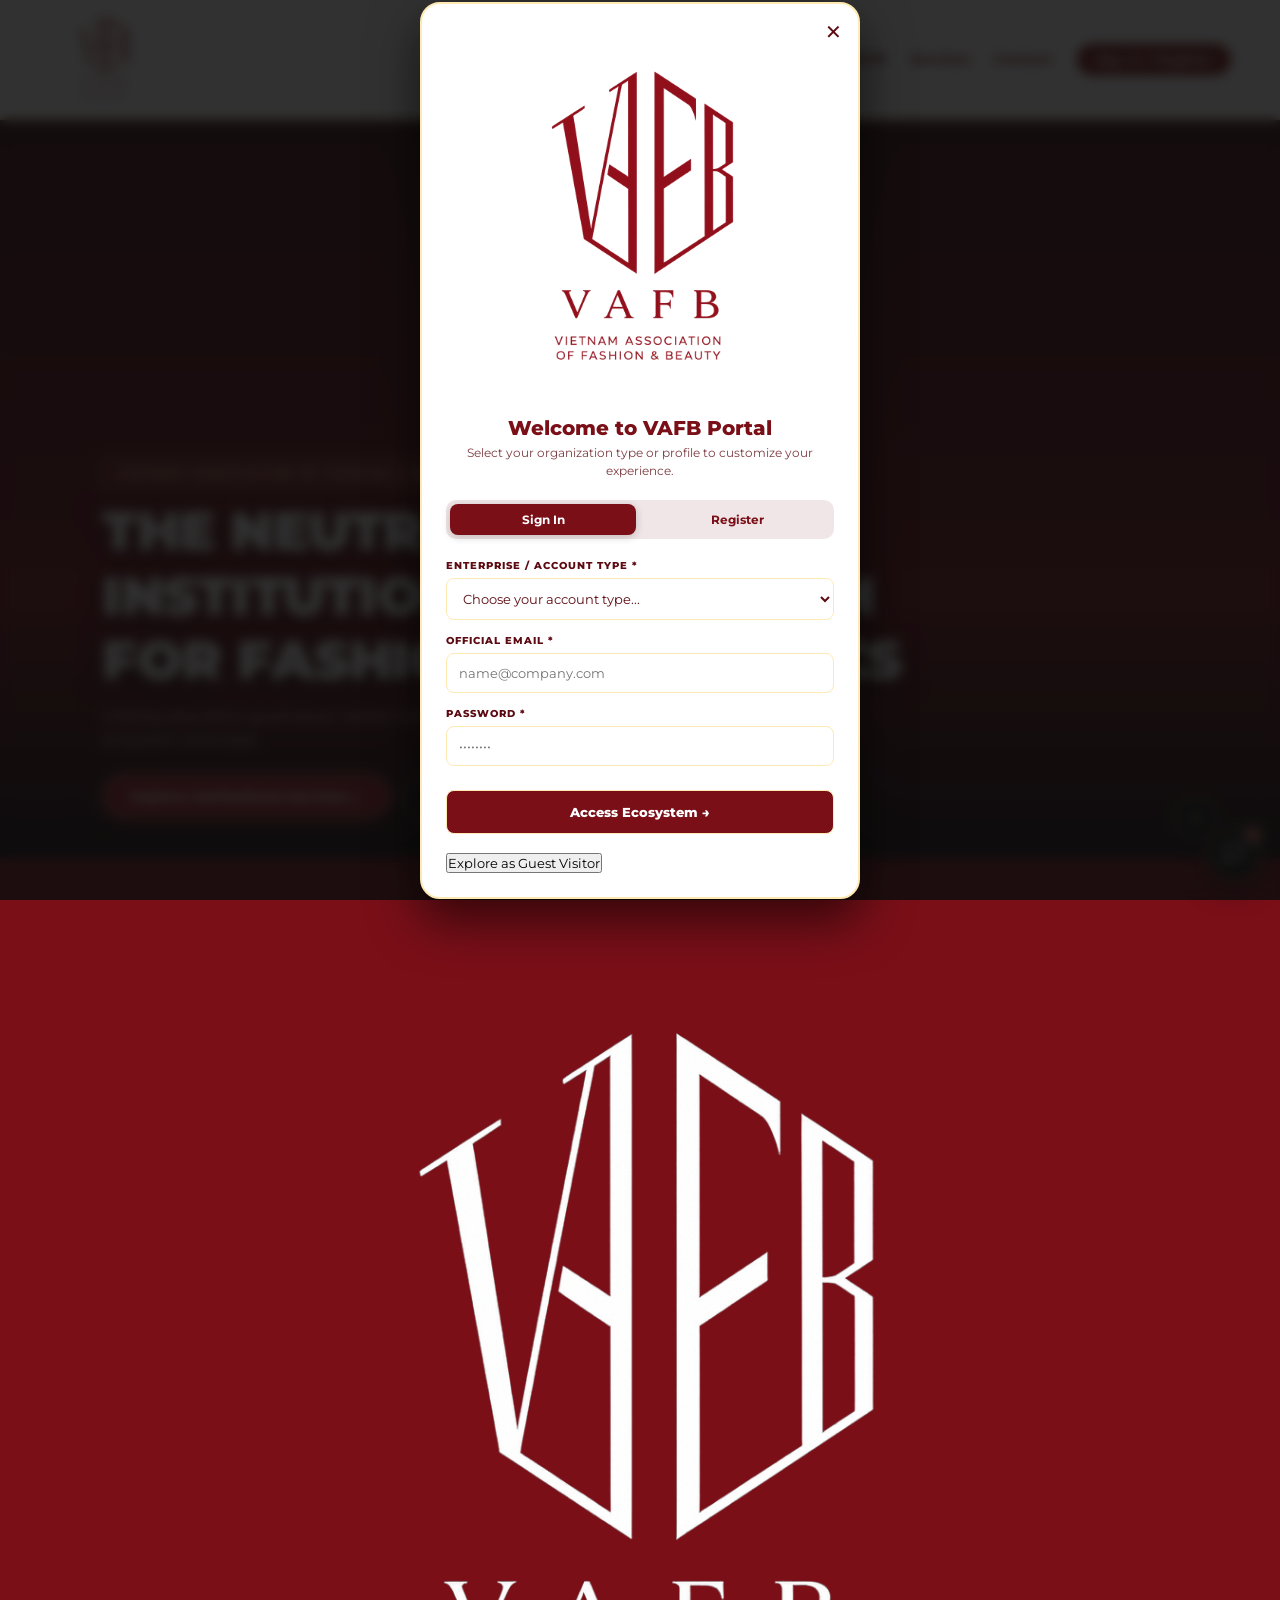
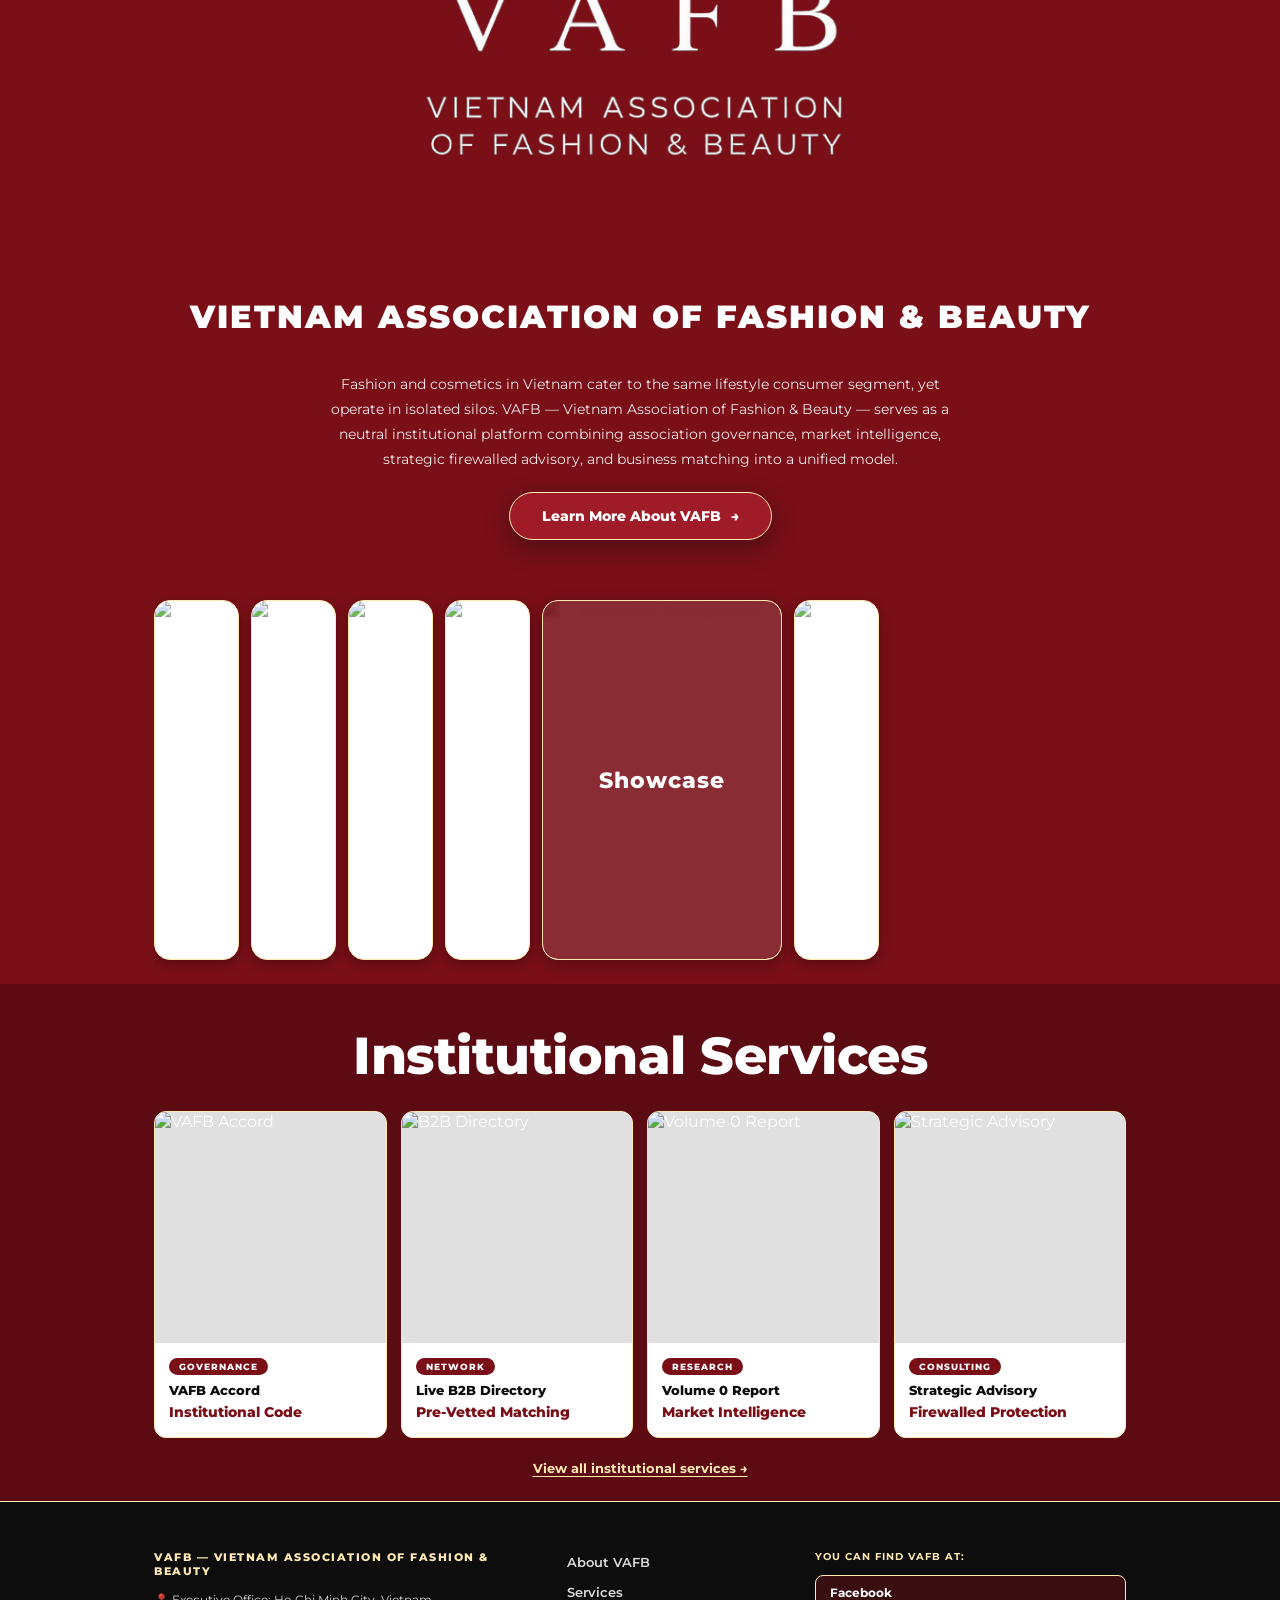
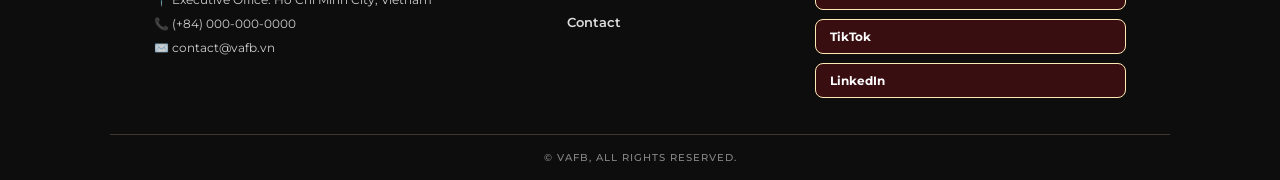
==== commit 96be0589: "Update index.html" ====
--- a/index.html
+++ b/index.html
@@ -8,36 +8,38 @@
 </head>
 <body>
 
-<!-- ═══ NAVBAR VỚI LOGO MỚI KÍCH THƯỚC LỚN ═══ -->
+<!-- ═══ NAVBAR (ĐÃ SỬA VỊ TRÍ BURGER) ═══ -->
 <nav class="navbar" id="navbar">
-  <a href="index.html" class="nav-logo" style="display:flex; align-items:center;">
-    <img src="ChatGPT Image 17_39_49 30 thg 7, 2026.png" alt="VAFB Logo" style="height: 110px; width: auto; object-fit: contain;">
+  <a href="index.html" class="nav-logo">
+    <img src="ChatGPT Image 17_39_49 30 thg 7, 2026.png" alt="VAFB Logo">
   </a>
+  
+  <!-- Links dành cho Desktop -->
   <div class="nav-links">
     <a href="story.html">About VAFB</a>
     <a href="products.html">Services</a>
     <a href="contact.html">Contact</a>
 
-    <!-- [BỔ SUNG MỚI]: Nút Đăng nhập / Đăng ký góc phải -->
     <button class="nav-auth-btn" id="navAuthBtn" onclick="openAuthModal()">Sign In / Register</button>
 
-    <!-- AVATAR USER HIỆN KHI ĐĂNG NHẬP / ĐĂNG KÝ XONG (KẾ BÊN CONTACT) -->
     <div class="nav-user-badge" id="navUserBadge" style="display:none;" onclick="location.href='contact.html'">
       <img src="https://images.unsplash.com/photo-1534528741775-53994a69daeb?q=80&w=200&auto=format&fit=crop" alt="User Profile" class="nav-avatar-img" id="navAvatarImg">
       <span class="nav-user-name" id="navUserName">Enterprise</span>
     </div>
-
-    <button class="burger" id="burgerBtn" onclick="toggleMenu()" aria-label="Menu">
-      <span></span><span></span><span></span>
-    </button>
-  </div>
+  </div>
+
+  <!-- Nút Burger đặt độc lập ở đây để không bị ẩn trên mobile -->
+  <button class="burger" id="burgerBtn" onclick="toggleMenu()" aria-label="Toggle Menu">
+    <span></span><span></span><span></span>
+  </button>
 </nav>
 
-<!-- Mobile menu -->
+<!-- Mobile Menu -->
 <div class="mob-menu" id="mobMenu">
   <a href="story.html">About VAFB</a>
   <a href="products.html">Services</a>
   <a href="contact.html">Contact</a>
+  <button class="nav-auth-btn mob-auth-btn" onclick="openAuthModal()">Sign In / Register</button>
 </div>
 
 <!-- ═══ MODAL ĐĂNG KÝ / ĐĂNG NHẬP ═══ -->
@@ -45,18 +47,16 @@
   <div class="auth-modal-card">
     <button class="auth-close-btn" onclick="closeAuthModal()">✕</button>
     <div class="auth-header">
-      <img src="ChatGPT Image 17_39_49 30 thg 7, 2026.png" alt="VAFB Logo" style="height: 60px; width: auto; margin: 0 auto 12px; display: block; object-fit: contain;">
+      <img src="ChatGPT Image 17_39_49 30 thg 7, 2026.png" alt="VAFB Logo">
       <h2>Welcome to VAFB Portal</h2>
       <p>Select your organization type or profile to customize your experience.</p>
     </div>
 
-    <!-- Tabs chuyển Đăng nhập / Đăng ký -->
     <div class="auth-tabs">
       <button class="auth-tab active" id="tabLoginBtn" onclick="switchAuthTab('login')">Sign In</button>
       <button class="auth-tab" id="tabRegisterBtn" onclick="switchAuthTab('register')">Register</button>
     </div>
 
-    <!-- Form -->
     <form id="authForm" onsubmit="handleAuthSubmit(event)">
       <div class="auth-group">
         <label>Enterprise / Account Type *</label>
@@ -88,7 +88,7 @@
   </div>
 </div>
 
-<!-- ═══ HERO BANNER VAFB ═══ -->
+<!-- ═══ HERO BANNER ═══ -->
 <section class="hero-banner-vafb">
   <video class="hero-video-bg" autoplay loop muted playsinline webkit-playsinline preload="auto" id="heroVideo">
     <source src="hero-video-fashion.mp4" type="video/mp4">
@@ -113,24 +113,20 @@
   </div>
 </section>
 
-<!-- ═══ SECTION TRANG CHỦ: LOGO + TÊN DOANH NGHIỆP ═══ -->
+<!-- ═══ SECTION TRANG CHỦ ═══ -->
 <section class="introduce-sec has-stars feather-overlay-home">
   <div class="ctr">
-    
-    <!-- HEADER LOGO VAFB CĂN GIỮA NỔI BẬT -->
-    <div class="brand-intro-header rv" style="text-align: center;">
-      <img src="ChatGPT Image 17_39_49 30 thg 7, 2026.png" alt="VAFB Logo Large" style="height: 110px; width: auto; margin: 0 auto 15px; display: block; object-fit: contain;">
+    <div class="brand-intro-header rv">
+      <img src="ChatGPT Image 17_39_49 30 thg 7, 2026.png" alt="VAFB Logo Large" class="brand-logo-img">
       <h1 class="brand-full-name">VIETNAM ASSOCIATION OF FASHION &amp; BEAUTY</h1>
     </div>
 
     <p class="intro-body rv d1">
       Fashion and cosmetics in Vietnam cater to the same lifestyle consumer segment, yet operate in isolated silos.
       VAFB — Vietnam Association of Fashion &amp; Beauty — serves as a neutral institutional platform combining
-      association governance, market intelligence, strategic firewalled advisory, and business matching into a unified model,
-      empowering local fashion brands, cosmetic enterprises, designers, and manufacturers to grow sustainably together.
+      association governance, market intelligence, strategic firewalled advisory, and business matching into a unified model.
     </p>
 
-    <!-- Nút Learn More -->
     <a href="story.html" class="cta-learn-more-btn rv d2">
       Learn More About VAFB <span class="arr">→</span>
     </a>
@@ -142,58 +138,31 @@
           <img src="https://images.unsplash.com/photo-1515886657613-9f3515b0c78f?q=80&w=800&auto=format&fit=crop" alt="Apparel">
           <div class="poster-item-overlay"><span class="poster-overlay-title">Apparel</span></div>
         </div>
-
         <div class="poster-item" onclick="location.href='products.html'">
           <img src="https://images.unsplash.com/photo-1522337360788-8b13dee7a37e?q=80&w=800&auto=format&fit=crop" alt="Cosmetics">
           <div class="poster-item-overlay"><span class="poster-overlay-title">Cosmetics</span></div>
         </div>
-
         <div class="poster-item" onclick="location.href='products.html'">
           <img src="https://images.unsplash.com/photo-1556761175-5973dc0f32e7?q=80&w=800&auto=format&fit=crop" alt="Fragrance">
           <div class="poster-item-overlay"><span class="poster-overlay-title">Fragrance</span></div>
         </div>
-
         <div class="poster-item" onclick="location.href='products.html'">
           <img src="https://images.unsplash.com/photo-1490481651871-ab68de25d43d?q=80&w=800&auto=format&fit=crop" alt="Editorial">
           <div class="poster-item-overlay"><span class="poster-overlay-title">Editorial</span></div>
         </div>
-        
-        <!-- KHỐI SHOWCASE -->
         <div class="poster-item showcase-card" onclick="location.href='products.html#showcase'">
           <img src="https://images.unsplash.com/photo-1469334031218-e382a71b716b?q=80&w=800&auto=format&fit=crop" alt="Showcase Background" class="showcase-bg-img">
           <div class="showcase-overlay-box">
             <div class="showcase-card-text">Showcase</div>
           </div>
         </div>
-
         <div class="poster-item" onclick="location.href='products.html'">
           <img src="https://images.unsplash.com/photo-1517245386807-bb43f82c33c4?q=80&w=800&auto=format&fit=crop" alt="Skincare">
           <div class="poster-item-overlay"><span class="poster-overlay-title">Skincare</span></div>
         </div>
-
-        <div class="poster-item" onclick="location.href='products.html'">
-          <img src="https://images.unsplash.com/photo-1534528741775-53994a69daeb?q=80&w=800&auto=format&fit=crop" alt="Makeup">
-          <div class="poster-item-overlay"><span class="poster-overlay-title">Makeup</span></div>
-        </div>
-
-        <div class="poster-item" onclick="location.href='products.html'">
-          <img src="https://images.unsplash.com/photo-1529139574466-a303027c1d8b?q=80&w=800&auto=format&fit=crop" alt="Catwalk">
-          <div class="poster-item-overlay"><span class="poster-overlay-title">Catwalk</span></div>
-        </div>
-
-        <div class="poster-item" onclick="location.href='products.html'">
-          <img src="https://images.unsplash.com/photo-1596462502278-27bfdc403348?q=80&w=800&auto=format&fit=crop" alt="Palette">
-          <div class="poster-item-overlay"><span class="poster-overlay-title">Beauty Kit</span></div>
-        </div>
-
-        <div class="poster-item" onclick="location.href='products.html'">
-          <img src="https://images.unsplash.com/photo-1517841905240-472988babdf9?q=80&w=800&auto=format&fit=crop" alt="Networking">
-          <div class="poster-item-overlay"><span class="poster-overlay-title">Networking</span></div>
-        </div>
-      </div>
-    </div>
-  </div>
-  <div class="wave-down"></div>
+      </div>
+    </div>
+  </div>
 </section>
 
 <!-- ═══ SERVICES STRIP ═══ -->
@@ -238,7 +207,6 @@
       <a href="products.html">View all institutional services →</a>
     </div>
   </div>
-  <div class="wave-up"></div>
 </section>
 
 <!-- ═══ FOOTER ═══ -->
@@ -260,15 +228,9 @@
     <div class="f-social">
       <div class="fsoc-title">You can find VAFB at:</div>
       <div class="sbtns">
-        <a href="https://facebook.com" target="_blank" class="sbtn">
-          <svg width="13" height="13" viewBox="0 0 24 24" fill="currentColor"><path d="M18 2h-3a5 5 0 0 0-5 5v3H7v4h3v8h4v-8h3l1-4h-4V7a1 1 0 0 1 1-1h3z"/></svg> Facebook
-        </a>
-        <a href="https://tiktok.com" target="_blank" class="sbtn">
-          <svg width="13" height="13" viewBox="0 0 24 24" fill="currentColor"><path d="M19.59 6.69a4.83 4.83 0 0 1-3.77-4.25V2h-3.45v13.67a2.89 2.89 0 1 1-5.2-1.74 2.89 2.89 0 0 1 2.31-2.22V8.05a6.34 6.34 0 1 0 6.34 6.34V9.28a8.28 8.28 0 0 0 4.77 1.52V7.35a4.85 4.85 0 0 1-1-.66z"/></svg> TikTok
-        </a>
-        <a href="https://linkedin.com" target="_blank" class="sbtn">
-          <svg width="13" height="13" viewBox="0 0 24 24" fill="currentColor"><path d="M16 8a6 6 0 0 1 6 6v7h-4v-7a2 2 0 0 0-2-2 2 2 0 0 0-2 2v7h-4v-7a6 6 0 0 1 6-6z"/><rect x="2" y="9" width="4" height="12"/><circle cx="4" cy="4" r="2"/></svg> LinkedIn
-        </a>
+        <a href="https://facebook.com" target="_blank" class="sbtn">Facebook</a>
+        <a href="https://tiktok.com" target="_blank" class="sbtn">TikTok</a>
+        <a href="https://linkedin.com" target="_blank" class="sbtn">LinkedIn</a>
       </div>
     </div>
   </div>
--- a/style.css
+++ b/style.css
@@ -3,8 +3,8 @@
 /* ─── COLOR PALETTE VARIABLES (TỶ LỆ 50% ĐỎ - 30% TRẮNG - 10% BEIGE - 10% ĐEN) ─── */
 :root {
   /* Tông Đỏ Garnet Burgundy (50% diện tích) */
-  --red-main: #7A0F18;      
-  --red-dark: #5C0B12;      
+  --red-main: #7A0F18;     
+  --red-dark: #5C0B12;     
   --red-bright: #9E1B27;    
 
   /* Trắng Pearl White sạch sẽ (30%) */
@@ -59,12 +59,12 @@
 }
 
 /* ═══════════════════════════════
-   NAVBAR (NỀN TRẮNG PEARL WHITE - CHỮ ĐỎ - LOGO MÀU ĐỎ GARNET)
+   NAVBAR (NỀN TRẮNG PEARL WHITE ĐỒNG BỘ CẢ DESKTOP & MOBILE)
 ═══════════════════════════════ */
 .navbar {
   position: fixed; top: 0; left: 0; right: 0; z-index: 300;
   height: var(--nav-h); 
-  background: var(--white-pearl) !important; /* Đổi nền Navbar thành Trắng */
+  background: var(--white-pearl) !important; /* Đảm bảo nền luôn màu Trắng */
   border-bottom: 2px solid var(--beige-champagne);
   display: flex; align-items: center; justify-content: space-between;
   padding: 0 48px; transition: box-shadow .3s;
@@ -72,19 +72,19 @@
 .navbar.scrolled { box-shadow: 0 4px 20px rgba(0,0,0,.15); }
 .nav-logo { display: flex; align-items: center; }
 
-/* RIÊNG LOGO TOOLBAR NAVBAR: ĐỔI THÀNH MÀU ĐỎ GARNET BURGUNDY */
+/* LOGO NAVBAR: ĐỔI MÀU BURGUNDY */
 .nav-logo img { 
   height: 110px !important; 
   width: auto !important; 
   display: block; 
   object-fit: contain;
-  filter: brightness(0) saturate(100%) invert(12%) sepia(85%) saturate(3800%) hue-rotate(345deg) brightness(80%) !important; /* Lọc logo nét đen sang MÀU ĐỎ BURGUNDY */
+  filter: brightness(0) saturate(100%) invert(12%) sepia(85%) saturate(3800%) hue-rotate(345deg) brightness(80%) !important;
   transition: transform 0.3s ease;
 }
 .nav-logo img:hover { transform: scale(1.03); }
 
-/* CHỮ MENU MÀU ĐỎ GARNET BURGUNDY */
-.nav-links { display: flex; align-items: center; gap: 32px; }
+/* MENU DESKTOP: CHỮ MÀU ĐỎ GARNET BURGUNDY */
+.nav-links { display: flex; align-items: center; gap: 24px; }
 .nav-links a { 
   color: var(--red-main) !important; 
   font-weight: 700; 
@@ -95,7 +95,26 @@
   color: var(--red-bright) !important; 
 }
 
-/* User Badge khi nền trắng */
+/* [BỔ SUNG MỚI]: NÚT ĐĂNG NHẬP / ĐĂNG KÝ TRÊN NAVBAR */
+.nav-auth-btn {
+  background: var(--red-main);
+  color: var(--white-pearl) !important;
+  border: 1px solid var(--beige-champagne);
+  padding: 8px 18px;
+  border-radius: 50px;
+  font-weight: 700;
+  font-size: 12.5px;
+  cursor: pointer;
+  transition: all 0.25s ease;
+  white-space: nowrap;
+}
+.nav-auth-btn:hover {
+  background: var(--red-bright);
+  transform: translateY(-1px);
+  box-shadow: 0 4px 12px rgba(122, 15, 24, 0.3);
+}
+
+/* User Badge */
 .nav-user-badge {
   display: flex; align-items: center; gap: 10px;
   background: rgba(122, 15, 24, 0.08); 
@@ -106,21 +125,26 @@
 .nav-avatar-img { width: 32px; height: 32px; border-radius: 50%; object-fit: cover; border: 1.5px solid var(--red-main); }
 .nav-user-name { color: var(--red-main) !important; font-size: 12px; font-weight: 700; letter-spacing: 0.5px; }
 
-.burger { display: none; flex-direction: column; gap: 5px; background: none; border: none; padding: 6px; }
+/* Nút Burger (3 gạch) */
+.burger { display: none; flex-direction: column; gap: 5px; background: none; border: none; padding: 6px; cursor: pointer; }
 .burger span { display: block; width: 22px; height: 2px; background: var(--red-main) !important; border-radius: 2px; transition: transform .3s, opacity .3s; }
 .burger.open span:nth-child(1) { transform: translateY(7px) rotate(45deg); }
 .burger.open span:nth-child(2) { opacity: 0; }
 .burger.open span:nth-child(3) { transform: translateY(-7px) rotate(-45deg); }
 
+/* MENU MOBILE XỔ XUỐNG NỀN TRẮNG PEARL */
 .mob-menu {
-  display: none; position: fixed;
+  display: flex; position: fixed;
   top: var(--nav-h); left: 0; right: 0; bottom: 0; z-index: 299;
-  background: var(--white-pearl); border-top: 1px solid var(--beige-champagne);
+  background: var(--white-pearl) !important;
+  border-top: 1px solid var(--beige-champagne);
   flex-direction: column; align-items: center; justify-content: center; gap: 32px;
-  opacity: 0; transition: opacity .25s; padding: 24px;
-}
-.mob-menu.show { display: flex; }
-.mob-menu.open { opacity: 1; }
+  opacity: 0; pointer-events: none; transition: opacity .25s ease; padding: 24px;
+}
+.mob-menu.show, .mob-menu.open { 
+  opacity: 1; 
+  pointer-events: all; 
+}
 .mob-menu a { color: var(--red-main) !important; font-weight: 800; font-size: 24px; }
 
 /* ═══════════════════════════════
@@ -188,13 +212,12 @@
   text-align: center; margin: 0 auto 24px; padding: 10px 0; width: 100%;
 }
 
-/* LOGO Ở GIỮA TRANG CHỦ: VẪN GIỮ MÀU TRẮNG TINH VÀ KÍCH THƯỚC 260PX HOÀNH TRÁNG */
 .vafb-logo-svg-large { 
   height: 260px !important; 
   width: auto !important; 
   margin: 0 auto 20px !important; 
   display: block;
-  filter: brightness(0) invert(1) !important; /* Giữ màu TRẮNG cho logo giữa trang */
+  filter: brightness(0) invert(1) !important;
 }
 
 .brand-full-name {
@@ -267,7 +290,7 @@
 .more-row a { font-size: 13px; font-weight: 700; color: var(--beige-champagne); text-decoration: underline; text-underline-offset: 3px; }
 
 /* ═══════════════════════════════
-   KHỐI FAQ NỀN TRẮNG PEARL - CHỮ ĐEN DỄ ĐỌC
+   KHỐI FAQ NỀN TRẮNG PEARL
 ═══════════════════════════════ */
 .faq-sec { background: var(--red-main); padding: 56px 0 60px; }
 .faq-title { font-size: clamp(18px,3vw,30px); font-weight: 800; text-align: center; text-transform: uppercase; color: var(--white-pearl); margin-bottom: 32px; }
@@ -297,7 +320,7 @@
 .faq-ans.open { max-height: 320px; padding: 14px 20px 18px; border-top: 1px solid rgba(0,0,0,0.08); }
 
 /* ═══════════════════════════════
-   FORM CONTACT TRẮNG SÁNG - CHỮ ĐEN NỔI BẬT
+   FORM CONTACT
 ═══════════════════════════════ */
 .contact-page { padding-top: var(--nav-h); background: var(--red-main); min-height: 100vh; }
 .contact-inner { padding: 48px 0 60px; }
@@ -325,7 +348,7 @@
 .form-ok { display: none; margin-top: 14px; padding: 12px 16px; background: #edf7ed; border-radius: 8px; font-size: 12px; font-weight: 700; color: #2e7d32; }
 
 /* ═══════════════════════════════
-   FOOTER (LOGOS TRONG FOOTER CŨNG NÊN NỔI TRÊN NỀN ĐEN)
+   FOOTER
 ═══════════════════════════════ */
 .footer { background: var(--black-elegant); border-top: 1.5px solid var(--beige-champagne); padding: 48px 48px 0; }
 .footer-inner { max-width: 1060px; margin: 0 auto; display: grid; grid-template-columns: 1.8fr 1fr 1.5fr; gap: 40px; padding-bottom: 36px; border-bottom: 1px solid rgba(255,233,179,.2); }
@@ -341,7 +364,7 @@
 .fcopy { text-align: center; padding: 16px; font-size: 10px; font-weight: 500; letter-spacing: 1px; text-transform: uppercase; color: var(--white-pearl); opacity: .5; }
 
 /* ═══════════════════════════════
-   AUTH MODAL (LOGO TRONG MODAL GIỮ MÀU TRẮNG HOẶC ĐỎ)
+   AUTH MODAL
 ═══════════════════════════════ */
 .auth-modal-overlay {
   position: fixed; inset: 0; background: rgba(13, 13, 13, 0.85); backdrop-filter: blur(6px);
@@ -480,7 +503,7 @@
 @media (max-width: 600px) {
   :root { --nav-h: 80px; }
   
-  .navbar { padding: 0 16px; }
+  .navbar { padding: 0 16px; background: var(--white-pearl) !important; }
   .nav-logo img, .vafb-logo-svg { height: 65px !important; }
   .nav-links { display: none; }
   .burger { display: flex; }
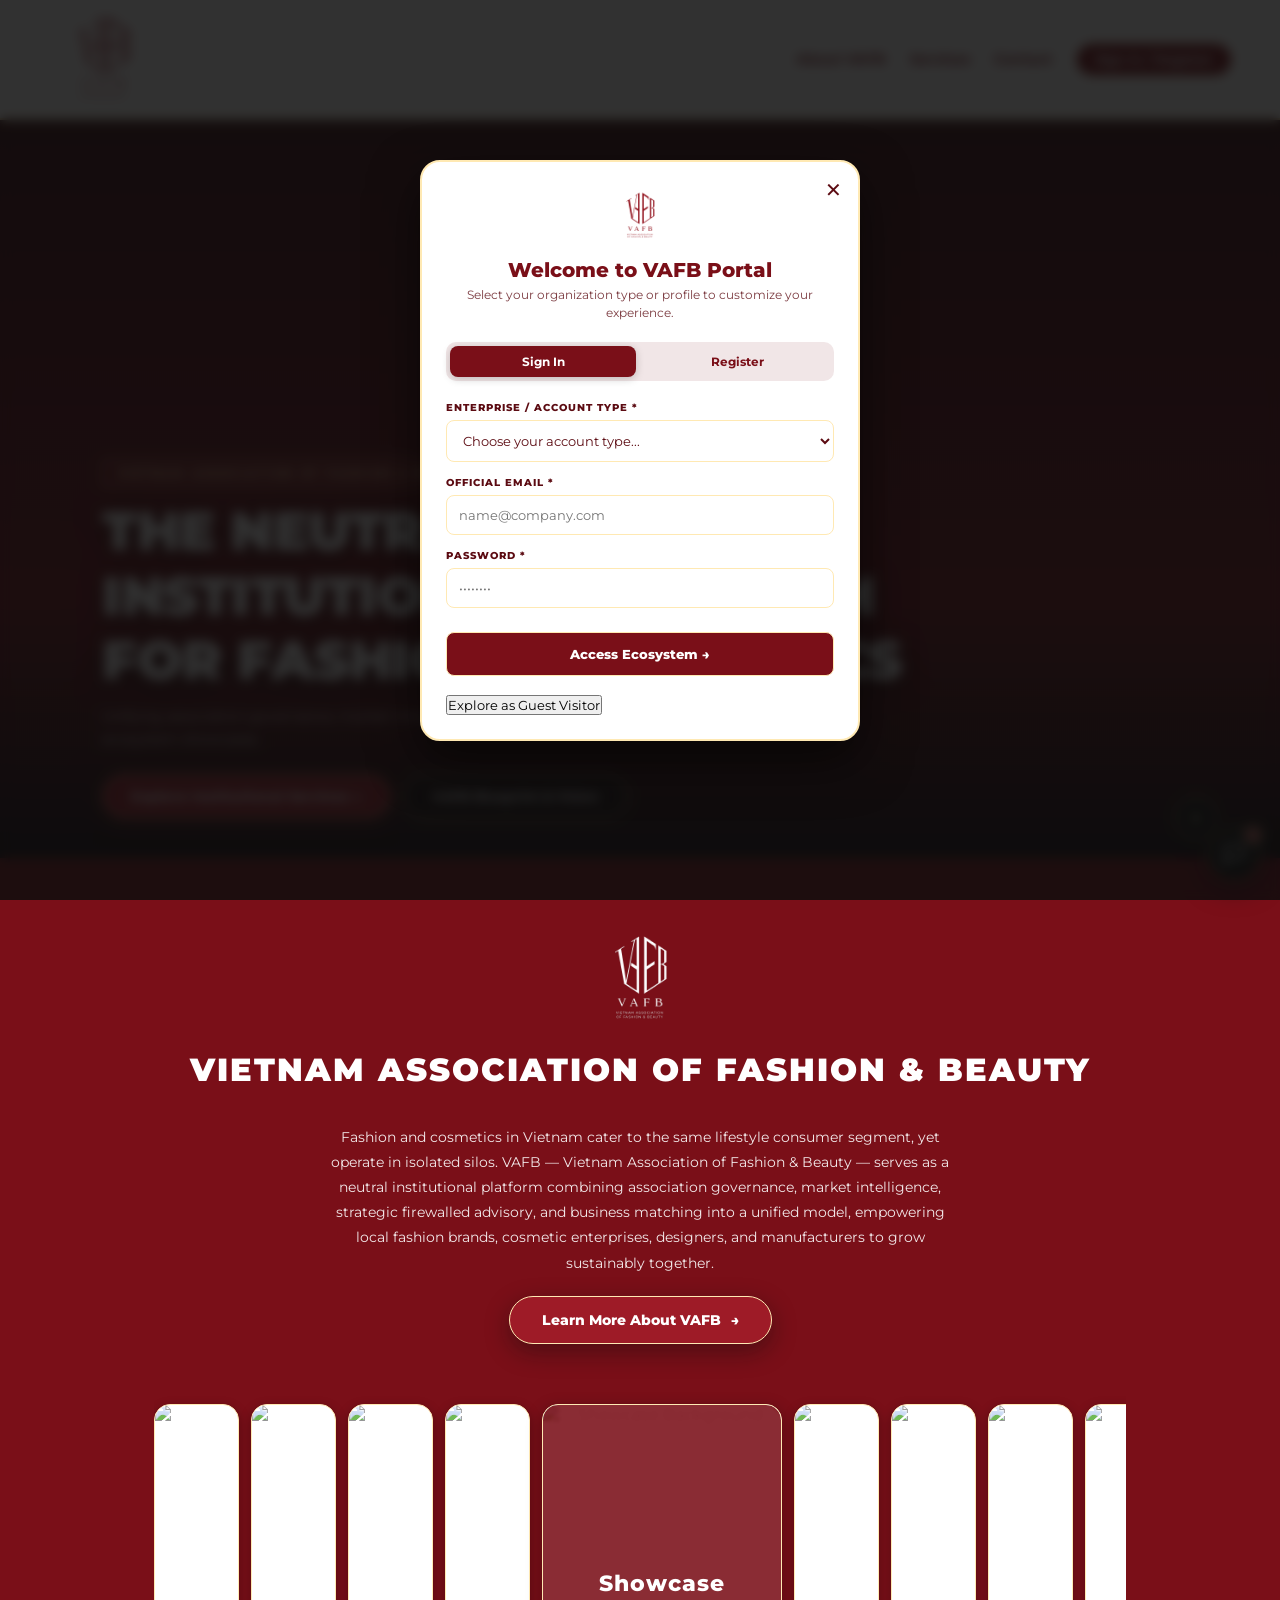
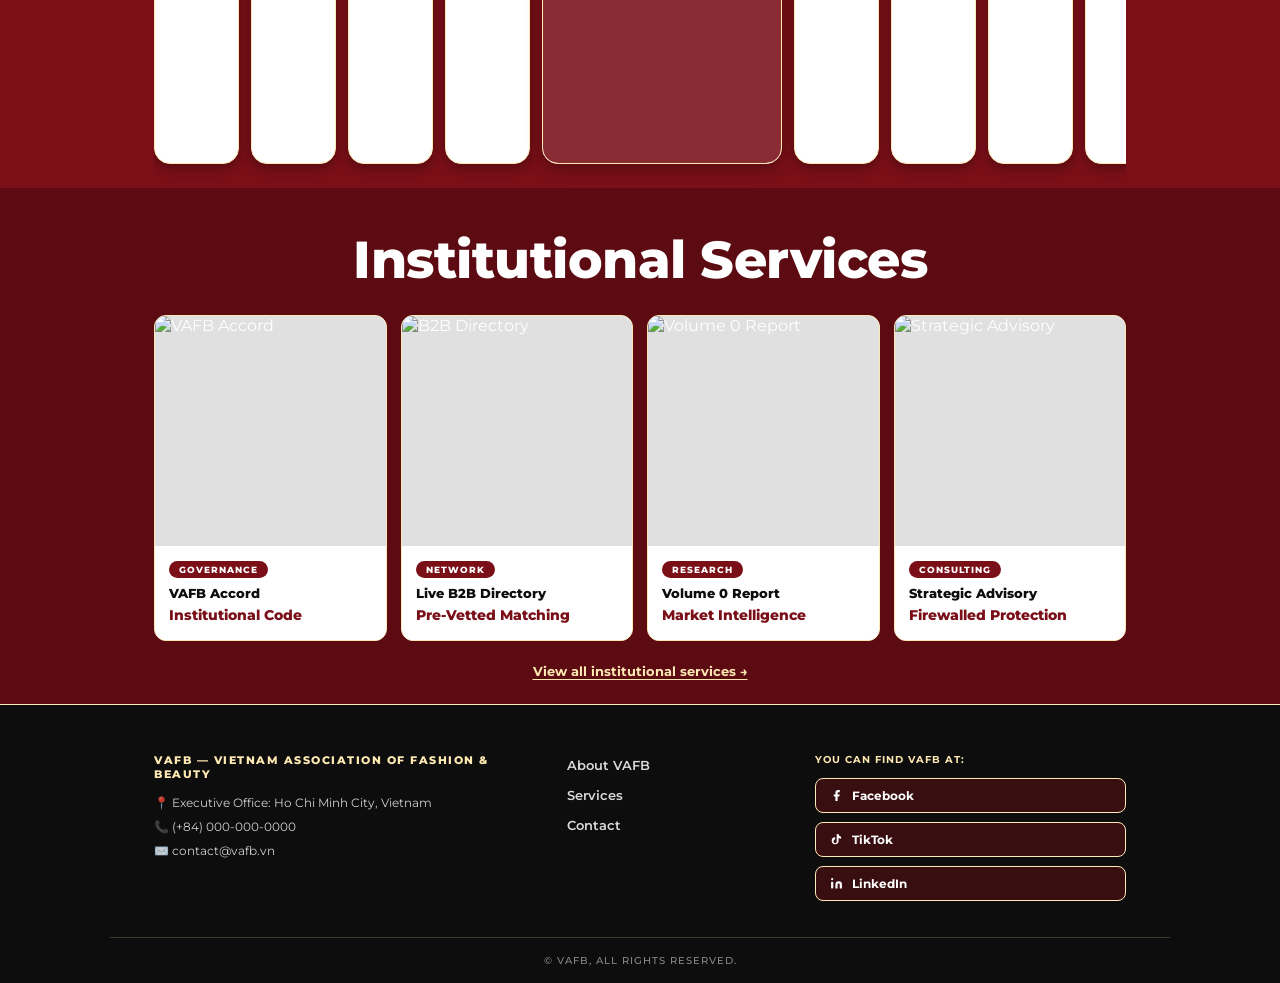
==== commit 6b75077d: "Update index.html" ====
--- a/index.html
+++ b/index.html
@@ -8,38 +8,37 @@
 </head>
 <body>
 
-<!-- ═══ NAVBAR (ĐÃ SỬA VỊ TRÍ BURGER) ═══ -->
+<!-- ═══ NAVBAR VỚI LOGO MỚI KÍCH THƯỚC LỚN ═══ -->
 <nav class="navbar" id="navbar">
-  <a href="index.html" class="nav-logo">
-    <img src="ChatGPT Image 17_39_49 30 thg 7, 2026.png" alt="VAFB Logo">
+  <a href="index.html" class="nav-logo" style="display:flex; align-items:center;">
+    <img src="ChatGPT Image 17_39_49 30 thg 7, 2026.png" alt="VAFB Logo" style="height: 110px; width: auto; object-fit: contain;">
   </a>
-  
-  <!-- Links dành cho Desktop -->
   <div class="nav-links">
     <a href="story.html">About VAFB</a>
     <a href="products.html">Services</a>
     <a href="contact.html">Contact</a>
 
+    <!-- [BỔ SUNG MỚI]: Nút Đăng nhập / Đăng ký góc phải -->
     <button class="nav-auth-btn" id="navAuthBtn" onclick="openAuthModal()">Sign In / Register</button>
 
+    <!-- AVATAR USER HIỆN KHI ĐĂNG NHẬP / ĐĂNG KÝ XONG (KẾ BÊN CONTACT) -->
     <div class="nav-user-badge" id="navUserBadge" style="display:none;" onclick="location.href='contact.html'">
       <img src="https://images.unsplash.com/photo-1534528741775-53994a69daeb?q=80&w=200&auto=format&fit=crop" alt="User Profile" class="nav-avatar-img" id="navAvatarImg">
       <span class="nav-user-name" id="navUserName">Enterprise</span>
     </div>
   </div>
 
-  <!-- Nút Burger đặt độc lập ở đây để không bị ẩn trên mobile -->
-  <button class="burger" id="burgerBtn" onclick="toggleMenu()" aria-label="Toggle Menu">
+  <!-- [TỐI ƯU]: Nút Burger được đưa ra ngoài thẻ nav-links để không bị hidden trên mobile -->
+  <button class="burger" id="burgerBtn" onclick="toggleMenu()" aria-label="Menu">
     <span></span><span></span><span></span>
   </button>
 </nav>
 
-<!-- Mobile Menu -->
+<!-- Mobile menu -->
 <div class="mob-menu" id="mobMenu">
   <a href="story.html">About VAFB</a>
   <a href="products.html">Services</a>
   <a href="contact.html">Contact</a>
-  <button class="nav-auth-btn mob-auth-btn" onclick="openAuthModal()">Sign In / Register</button>
 </div>
 
 <!-- ═══ MODAL ĐĂNG KÝ / ĐĂNG NHẬP ═══ -->
@@ -47,16 +46,18 @@
   <div class="auth-modal-card">
     <button class="auth-close-btn" onclick="closeAuthModal()">✕</button>
     <div class="auth-header">
-      <img src="ChatGPT Image 17_39_49 30 thg 7, 2026.png" alt="VAFB Logo">
+      <img src="ChatGPT Image 17_39_49 30 thg 7, 2026.png" alt="VAFB Logo" style="height: 60px; width: auto; margin: 0 auto 12px; display: block; object-fit: contain;">
       <h2>Welcome to VAFB Portal</h2>
       <p>Select your organization type or profile to customize your experience.</p>
     </div>
 
+    <!-- Tabs chuyển Đăng nhập / Đăng ký -->
     <div class="auth-tabs">
       <button class="auth-tab active" id="tabLoginBtn" onclick="switchAuthTab('login')">Sign In</button>
       <button class="auth-tab" id="tabRegisterBtn" onclick="switchAuthTab('register')">Register</button>
     </div>
 
+    <!-- Form -->
     <form id="authForm" onsubmit="handleAuthSubmit(event)">
       <div class="auth-group">
         <label>Enterprise / Account Type *</label>
@@ -88,7 +89,7 @@
   </div>
 </div>
 
-<!-- ═══ HERO BANNER ═══ -->
+<!-- ═══ HERO BANNER VAFB ═══ -->
 <section class="hero-banner-vafb">
   <video class="hero-video-bg" autoplay loop muted playsinline webkit-playsinline preload="auto" id="heroVideo">
     <source src="hero-video-fashion.mp4" type="video/mp4">
@@ -113,20 +114,24 @@
   </div>
 </section>
 
-<!-- ═══ SECTION TRANG CHỦ ═══ -->
+<!-- ═══ SECTION TRANG CHỦ: LOGO + TÊN DOANH NGHIỆP ═══ -->
 <section class="introduce-sec has-stars feather-overlay-home">
   <div class="ctr">
-    <div class="brand-intro-header rv">
-      <img src="ChatGPT Image 17_39_49 30 thg 7, 2026.png" alt="VAFB Logo Large" class="brand-logo-img">
+    
+    <!-- HEADER LOGO VAFB CĂN GIỮA NỔI BẬT -->
+    <div class="brand-intro-header rv" style="text-align: center;">
+      <img src="ChatGPT Image 17_39_49 30 thg 7, 2026.png" alt="VAFB Logo Large" style="height: 110px; width: auto; margin: 0 auto 15px; display: block; object-fit: contain;">
       <h1 class="brand-full-name">VIETNAM ASSOCIATION OF FASHION &amp; BEAUTY</h1>
     </div>
 
     <p class="intro-body rv d1">
       Fashion and cosmetics in Vietnam cater to the same lifestyle consumer segment, yet operate in isolated silos.
       VAFB — Vietnam Association of Fashion &amp; Beauty — serves as a neutral institutional platform combining
-      association governance, market intelligence, strategic firewalled advisory, and business matching into a unified model.
+      association governance, market intelligence, strategic firewalled advisory, and business matching into a unified model,
+      empowering local fashion brands, cosmetic enterprises, designers, and manufacturers to grow sustainably together.
     </p>
 
+    <!-- Nút Learn More -->
     <a href="story.html" class="cta-learn-more-btn rv d2">
       Learn More About VAFB <span class="arr">→</span>
     </a>
@@ -138,31 +143,58 @@
           <img src="https://images.unsplash.com/photo-1515886657613-9f3515b0c78f?q=80&w=800&auto=format&fit=crop" alt="Apparel">
           <div class="poster-item-overlay"><span class="poster-overlay-title">Apparel</span></div>
         </div>
+
         <div class="poster-item" onclick="location.href='products.html'">
           <img src="https://images.unsplash.com/photo-1522337360788-8b13dee7a37e?q=80&w=800&auto=format&fit=crop" alt="Cosmetics">
           <div class="poster-item-overlay"><span class="poster-overlay-title">Cosmetics</span></div>
         </div>
+
         <div class="poster-item" onclick="location.href='products.html'">
           <img src="https://images.unsplash.com/photo-1556761175-5973dc0f32e7?q=80&w=800&auto=format&fit=crop" alt="Fragrance">
           <div class="poster-item-overlay"><span class="poster-overlay-title">Fragrance</span></div>
         </div>
+
         <div class="poster-item" onclick="location.href='products.html'">
           <img src="https://images.unsplash.com/photo-1490481651871-ab68de25d43d?q=80&w=800&auto=format&fit=crop" alt="Editorial">
           <div class="poster-item-overlay"><span class="poster-overlay-title">Editorial</span></div>
         </div>
+        
+        <!-- KHỐI SHOWCASE -->
         <div class="poster-item showcase-card" onclick="location.href='products.html#showcase'">
           <img src="https://images.unsplash.com/photo-1469334031218-e382a71b716b?q=80&w=800&auto=format&fit=crop" alt="Showcase Background" class="showcase-bg-img">
           <div class="showcase-overlay-box">
             <div class="showcase-card-text">Showcase</div>
           </div>
         </div>
+
         <div class="poster-item" onclick="location.href='products.html'">
           <img src="https://images.unsplash.com/photo-1517245386807-bb43f82c33c4?q=80&w=800&auto=format&fit=crop" alt="Skincare">
           <div class="poster-item-overlay"><span class="poster-overlay-title">Skincare</span></div>
         </div>
-      </div>
-    </div>
-  </div>
+
+        <div class="poster-item" onclick="location.href='products.html'">
+          <img src="https://images.unsplash.com/photo-1534528741775-53994a69daeb?q=80&w=800&auto=format&fit=crop" alt="Makeup">
+          <div class="poster-item-overlay"><span class="poster-overlay-title">Makeup</span></div>
+        </div>
+
+        <div class="poster-item" onclick="location.href='products.html'">
+          <img src="https://images.unsplash.com/photo-1529139574466-a303027c1d8b?q=80&w=800&auto=format&fit=crop" alt="Catwalk">
+          <div class="poster-item-overlay"><span class="poster-overlay-title">Catwalk</span></div>
+        </div>
+
+        <div class="poster-item" onclick="location.href='products.html'">
+          <img src="https://images.unsplash.com/photo-1596462502278-27bfdc403348?q=80&w=800&auto=format&fit=crop" alt="Palette">
+          <div class="poster-item-overlay"><span class="poster-overlay-title">Beauty Kit</span></div>
+        </div>
+
+        <div class="poster-item" onclick="location.href='products.html'">
+          <img src="https://images.unsplash.com/photo-1517841905240-472988babdf9?q=80&w=800&auto=format&fit=crop" alt="Networking">
+          <div class="poster-item-overlay"><span class="poster-overlay-title">Networking</span></div>
+        </div>
+      </div>
+    </div>
+  </div>
+  <div class="wave-down"></div>
 </section>
 
 <!-- ═══ SERVICES STRIP ═══ -->
@@ -207,6 +239,7 @@
       <a href="products.html">View all institutional services →</a>
     </div>
   </div>
+  <div class="wave-up"></div>
 </section>
 
 <!-- ═══ FOOTER ═══ -->
@@ -228,9 +261,15 @@
     <div class="f-social">
       <div class="fsoc-title">You can find VAFB at:</div>
       <div class="sbtns">
-        <a href="https://facebook.com" target="_blank" class="sbtn">Facebook</a>
-        <a href="https://tiktok.com" target="_blank" class="sbtn">TikTok</a>
-        <a href="https://linkedin.com" target="_blank" class="sbtn">LinkedIn</a>
+        <a href="https://facebook.com" target="_blank" class="sbtn">
+          <svg width="13" height="13" viewBox="0 0 24 24" fill="currentColor"><path d="M18 2h-3a5 5 0 0 0-5 5v3H7v4h3v8h4v-8h3l1-4h-4V7a1 1 0 0 1 1-1h3z"/></svg> Facebook
+        </a>
+        <a href="https://tiktok.com" target="_blank" class="sbtn">
+          <svg width="13" height="13" viewBox="0 0 24 24" fill="currentColor"><path d="M19.59 6.69a4.83 4.83 0 0 1-3.77-4.25V2h-3.45v13.67a2.89 2.89 0 1 1-5.2-1.74 2.89 2.89 0 0 1 2.31-2.22V8.05a6.34 6.34 0 1 0 6.34 6.34V9.28a8.28 8.28 0 0 0 4.77 1.52V7.35a4.85 4.85 0 0 1-1-.66z"/></svg> TikTok
+        </a>
+        <a href="https://linkedin.com" target="_blank" class="sbtn">
+          <svg width="13" height="13" viewBox="0 0 24 24" fill="currentColor"><path d="M16 8a6 6 0 0 1 6 6v7h-4v-7a2 2 0 0 0-2-2 2 2 0 0 0-2 2v7h-4v-7a6 6 0 0 1 6-6z"/><rect x="2" y="9" width="4" height="12"/><circle cx="4" cy="4" r="2"/></svg> LinkedIn
+        </a>
       </div>
     </div>
   </div>
